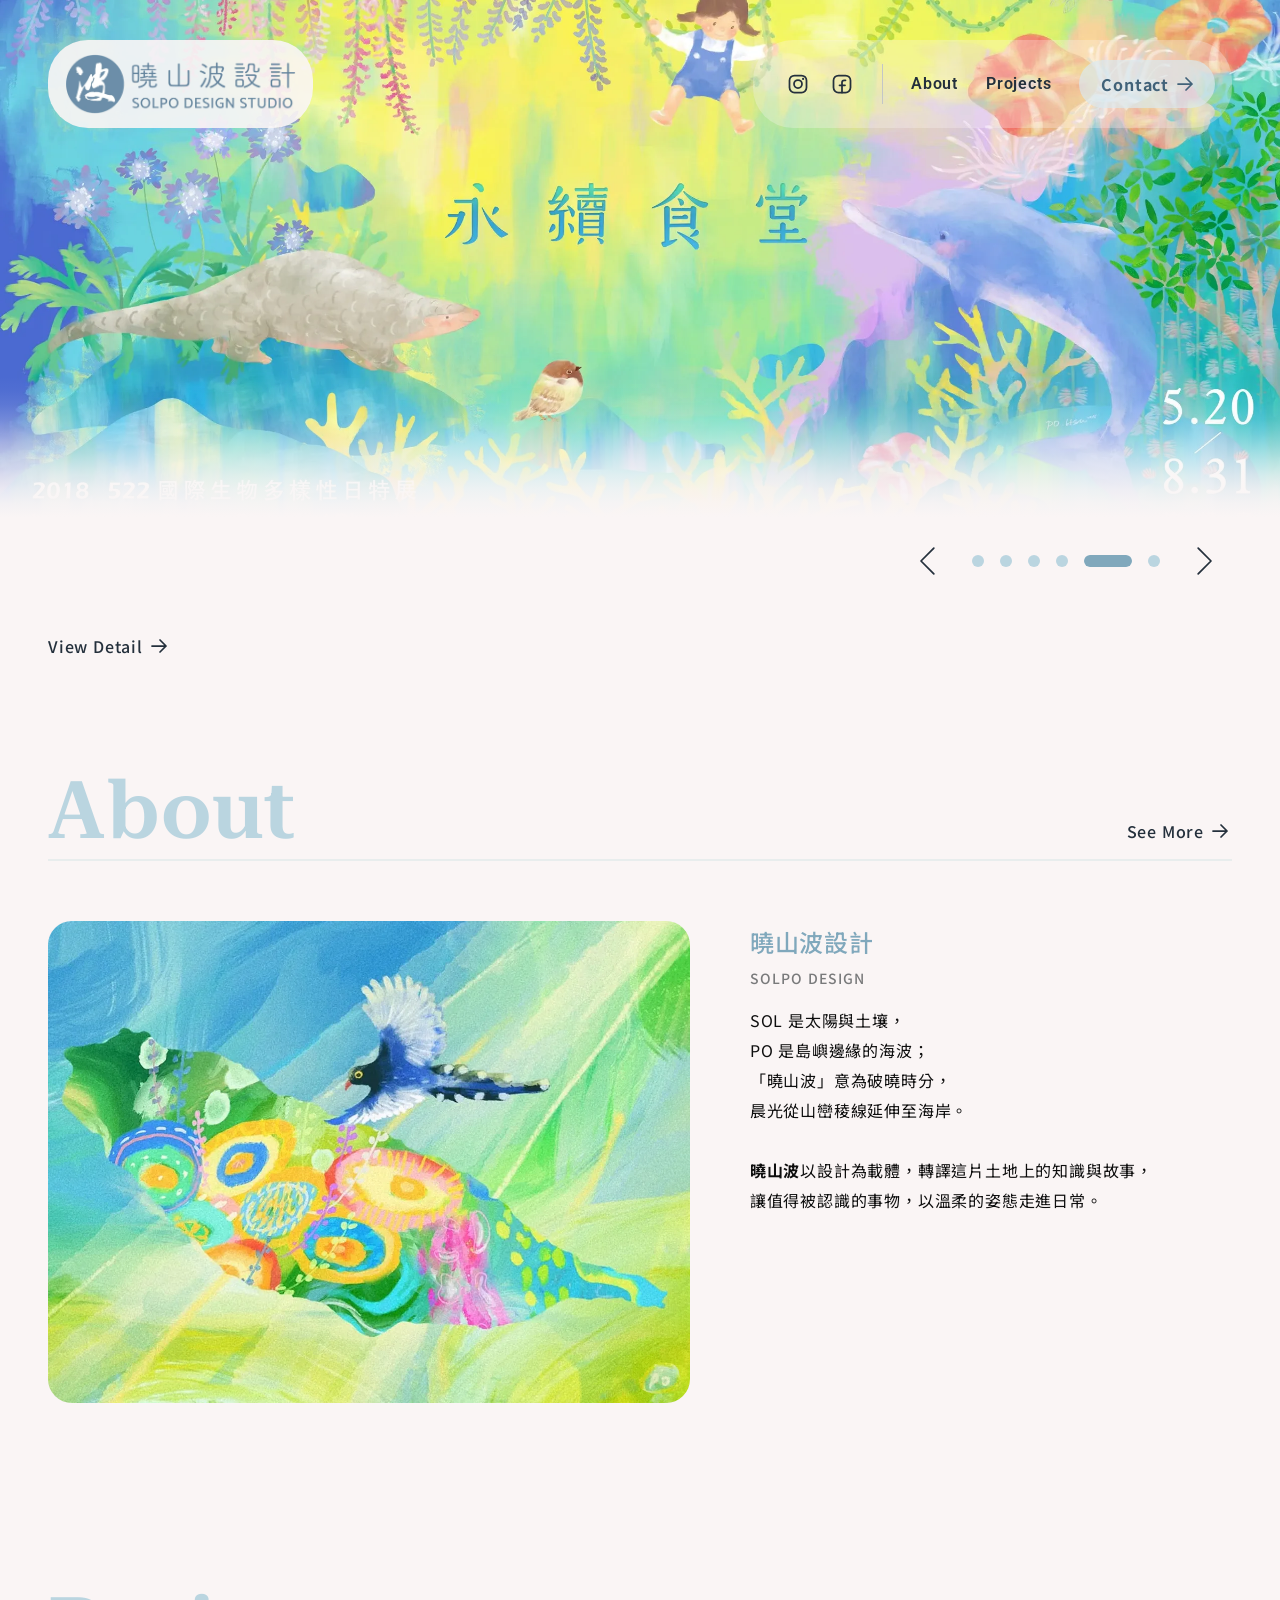
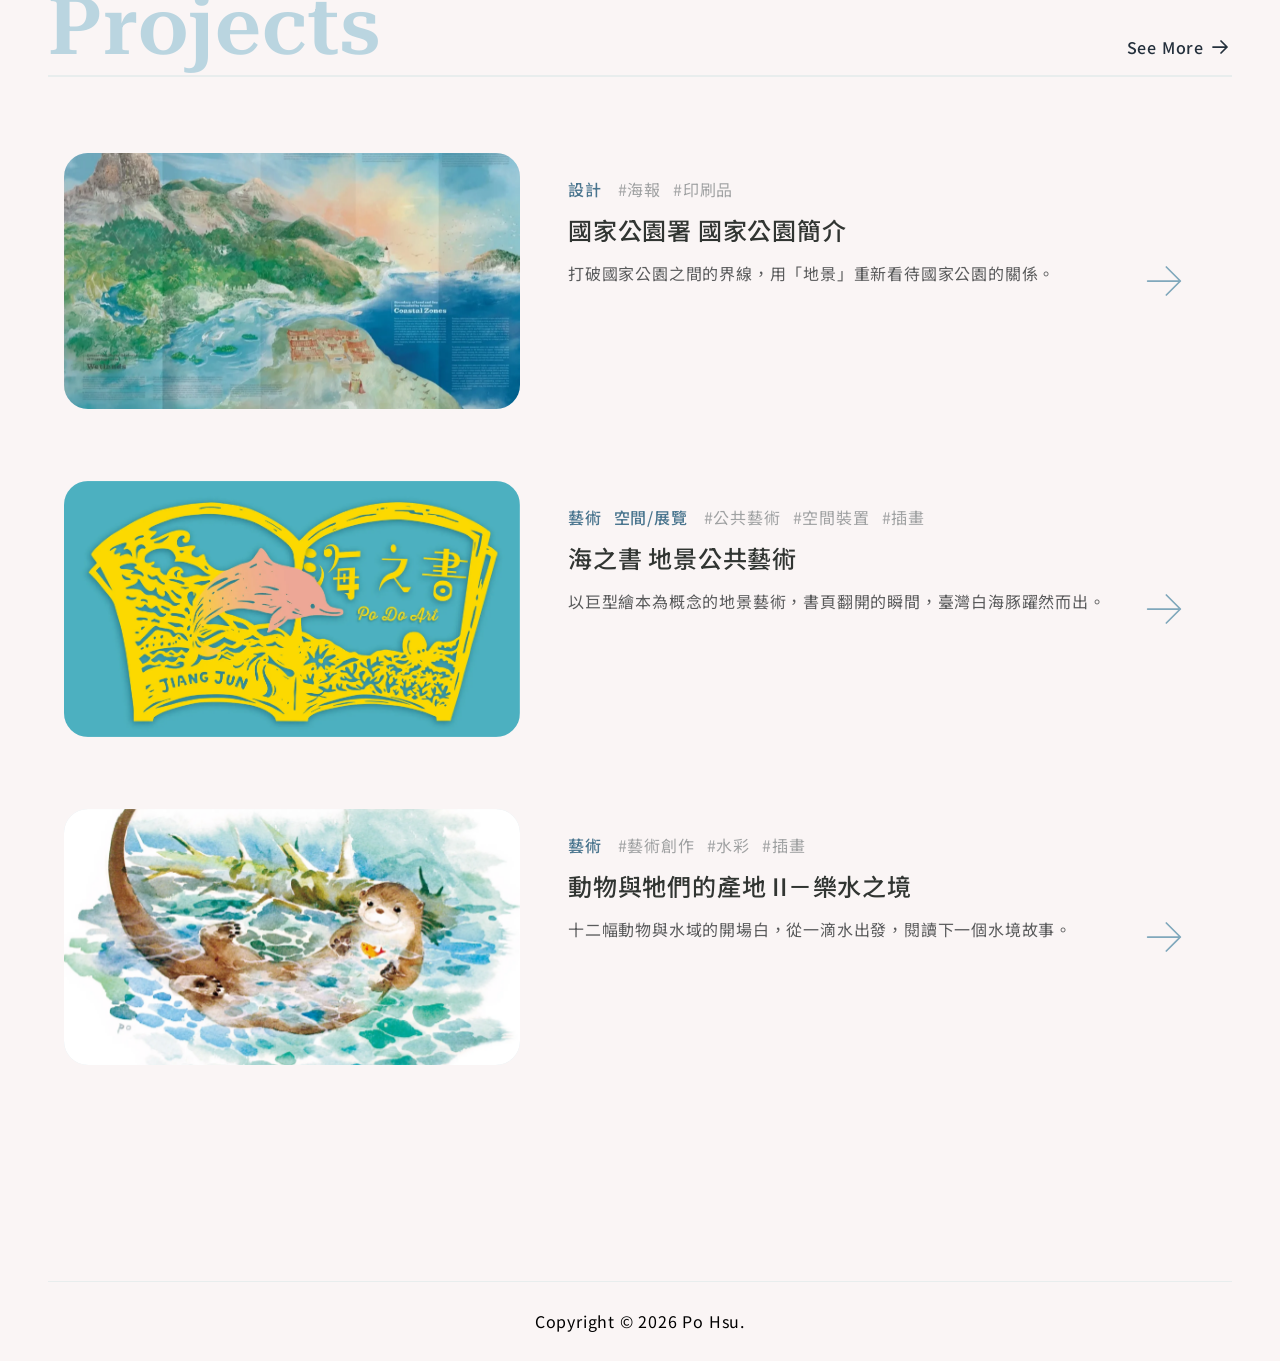
==== index.html @ 3d946a9a "詳情頁 Cover 放大加上限：超寬螢幕最多 1920px 並保留圓角 Co-Authored-By: Claude Opus 5.5 <noreply@anthropic.com> Claude-S" ====
<!DOCTYPE html>
<html lang="zh-Hant-TW">
<head>
  <meta charset="UTF-8">
  <meta name="viewport" content="width=device-width, initial-scale=1.0">
  <title>曉山波 SOLPO Design Studio</title>
  <meta name="description" content="曉山波設計（SOLPO Design Studio）是一間跨領域創意設計所，以設計轉譯這片土地上的知識與故事，作品涵蓋展覽策劃、視覺設計、插畫繪本、藝術創作與教育推廣。">
  <link rel="canonical" href="https://www.solpoart.com/">
  <meta property="og:site_name" content="曉山波 SOLPO Design Studio">
  <meta property="og:type" content="website">
  <meta property="og:locale" content="zh_TW">
  <meta property="og:title" content="曉山波 SOLPO Design Studio">
  <meta property="og:description" content="曉山波以設計為載體，轉譯這片土地上的知識與故事">
  <meta property="og:url" content="https://www.solpoart.com/">
  <meta property="og:image" content="https://www.solpoart.com/assets/og-image.jpg">
  <meta property="og:image:width" content="1200">
  <meta property="og:image:height" content="630">
  <meta name="twitter:card" content="summary_large_image">
  <script type="application/ld+json">{"@context": "https://schema.org", "@type": "Organization", "name": "曉山波設計", "alternateName": ["SOLPO Design Studio", "曉山波", "SOLPO", "波多勞作", "PO DO ART"], "url": "https://www.solpoart.com/", "logo": "https://www.solpoart.com/assets/logo.webp", "image": "https://www.solpoart.com/assets/og-image.jpg", "email": "hello@solpoart.com", "description": "曉山波設計（SOLPO Design Studio）是一間跨領域創意設計所，以設計轉譯這片土地上的知識與故事，作品涵蓋展覽策劃、視覺設計、插畫繪本、藝術創作與教育推廣。", "sameAs": ["https://www.instagram.com/podoart/", "https://www.facebook.com/podo.tw/", "https://www.behance.net/podoart"], "address": {"@type": "PostalAddress", "addressCountry": "TW"}}</script>
  <link rel="icon" type="image/png" href="assets/favicon.png">
  <link rel="apple-touch-icon" href="assets/apple-touch-icon.png">
  <link rel="preconnect" href="https://fonts.googleapis.com">
  <link rel="preconnect" href="https://fonts.gstatic.com" crossorigin>
  <link href="https://fonts.googleapis.com/css2?family=Noto+Sans+TC:wght@400;500;700&family=Roboto:wght@600&family=Roboto+Serif:opsz,wght@8..144,600&display=swap" rel="stylesheet">
  <link rel="stylesheet" href="css/main.css?v=20261023a">
</head>
<body data-page="home">
<!-- 頁面 Loader（動畫：Tail Spin，Sam Herbert svg-loaders，MIT License）-->
<div class="page-loader" role="status" aria-label="頁面載入中"><svg class="tail-spin" viewBox="0 0 38 38" aria-hidden="true"><defs><linearGradient id="ts-page" x1="8.042%" y1="0%" x2="65.682%" y2="23.865%"><stop stop-color="currentColor" stop-opacity="0" offset="0%"/><stop stop-color="currentColor" stop-opacity=".631" offset="63.146%"/><stop stop-color="currentColor" offset="100%"/></linearGradient></defs><g fill="none" fill-rule="evenodd"><g transform="translate(1 1)"><g class="ts-rot"><path d="M36 18c0-9.94-8.06-18-18-18" stroke="url(#ts-page)" stroke-width="2"/><circle fill="currentColor" cx="36" cy="18" r="1"/></g></g></g></svg><p>載入中</p></div>

<div data-slot="header"></div>

<main>
  <!-- ===== HERO 輪播（內容來自 js/projects-data.js 的 SITE_HERO）===== -->
  <section class="hero hero--below" aria-roledescription="carousel" aria-label="精選專案">
    <div class="hero-viewport"></div>
    <div class="hero-controls">
      <button class="btn-icon hero-prev" type="button" aria-label="上一張">
        <span data-icon="chevL"></span>
      </button>
      <div class="hero-dots"></div>
      <button class="btn-icon hero-next" type="button" aria-label="下一張">
        <span data-icon="chevR"></span>
      </button>
    </div>
  </section>

  <!-- ===== ABOUT ===== -->
  <section class="home-about container">
    <div class="title-bar">
      <h2>About</h2>
      <a class="btn-text-icon" href="about.html">See More<span class="icon-wrap"><span data-icon="arrow24"></span></span></a>
    </div>
    <div class="section-body block-info reveal">
      <img class="block-info-img" src="assets/solpo_taiwan.webp" alt="曉山波品牌形象照" width="1280" height="960" loading="lazy">
      <div class="block-info-text">
        <h3>曉山波設計<span class="en">SOLPO DESIGN</span></h3>
        <p>SOL 是太陽與土壤，<br>PO 是島嶼邊緣的海波；<br>「曉山波」意為破曉時分，<br>晨光從山巒稜線延伸至海岸。</p>
        <p><strong>曉山波</strong>以設計為載體，轉譯這片土地上的知識與故事，<br>讓值得被認識的事物，以溫柔的姿態走進日常。</p>
      </div>
    </div>
  </section>

  <!-- ===== PROJECTS（js/projects-data.js 前 3 個）===== -->
  <section class="home-projects container">
    <div class="title-bar">
      <h2>Projects</h2>
      <a class="btn-text-icon" href="projects.html">See More<span class="icon-wrap"><span data-icon="arrow24"></span></span></a>
    </div>
    <div class="section-body card-list js-home-projects"></div>
  </section>
</main>

<div data-slot="footer"></div>

<script src="js/projects-data.js?v=20261019d"></script>
<script src="js/main.js?v=20261023a"></script>
</body>
</html>
---- css/main.css ----
/* ============================================================
   曉山波 SOLPO Design Studio — main.css
   設計稿：Figma「曉山波官方網站」1920 桌機版
   斷點：≤1200 小桌機、≤1024 平板、≤600 手機
   ============================================================ */

/* === 1. DESIGN TOKENS（對應 Figma variables）=== */
:root {
  --n-50:  #faf5f5;
  --n-100: #e8eded;
  --n-200: #d9dcde;
  --n-300: #c3c6c7;
  --n-400: #a0a2a3;
  --n-500: #797a7b;
  --n-600: #5a5b5c;
  --n-700: #494a4a;
  --n-800: #2d2e2e;
  --n-900: #202121;
  --n-950: #0e0e0e;
  --n-10:  #313532;
  --white: #ffffff;

  --p-50:  #eaf5f9;
  --p-100: #dbe8ee;
  --p-200: #bad5e0;
  --p-300: #80a8bc;
  --p-400: #6591a8;
  --p-500: #4b768f;
  --p-600: #416279;
  --p-700: #395265;
  --p-800: #334555;
  --p-900: #2d3b49;
  --p-950: #24303c;

  --font-tc:    'Noto Sans TC', sans-serif;
  --font-en:    'Roboto', 'Noto Sans TC', sans-serif;
  --font-serif: 'Roboto Serif', 'Noto Serif TC', serif;

  /* 字級（桌機）*/
  --fs-display: 80px;   /* Display 1 */
  --fs-title1:  56px;   /* Title 1 */
  --lh-title1:  92px;
  --fs-title2:  24px;   /* Title 2 / Content 1 */
  --lh-title2:  41.4px;   /* 原 36px，行距 +15% */
  --fs-body:    16px;   /* Content 2 / Button 1 */
  --lh-body:    30px;   /* 內文行高 1.875 倍，參考走入森海／報導者的寬鬆行距 */

  --radius-pill: 40px;
  --radius-img:  24px;

  --container: 1440px;
  --narrow:    1296px;
  --gutter:    48px;

  --header-top: 40px;
  --header-h:   88px;

  --ease: cubic-bezier(.4, 0, .2, 1);
  --t:    .2s;
}

/* === 2. RESET === */
*, *::before, *::after { box-sizing: border-box; margin: 0; padding: 0; -webkit-tap-highlight-color: transparent; }
html { overflow-x: hidden; overflow-x: clip; scroll-behavior: smooth; background: var(--n-50); }   /* clip 不會讓 position: sticky 失效；舊瀏覽器退回 hidden */
body {
  letter-spacing: .05em;   /* 字距 +5%，比較好閱讀 */
  font-family: var(--font-tc);
  font-size: var(--fs-body);
  line-height: var(--lh-body);
  color: var(--n-950);
  background: var(--n-50);
  overflow-x: hidden;
  overflow-x: clip;
  -webkit-font-smoothing: antialiased;
  animation: page-fade-in .2s ease-out;
}
@keyframes page-fade-in { from { opacity: 0; } to { opacity: 1; } }
img { display: block; max-width: 100%; }
a { color: inherit; text-decoration: none; }
ul { list-style: none; }
button { font: inherit; color: inherit; cursor: pointer; border: none; background: none; }
.sr-only { position: absolute; width: 1px; height: 1px; overflow: hidden; clip: rect(0 0 0 0); white-space: nowrap; }

/* SVG 圖示：顏色一律用 currentColor */
.i { display: block; flex-shrink: 0; fill: currentColor; }
.i-24 { width: 24px; height: 24px; }
/* 線條圖示：不管顯示多大，線條都固定 1.75px（non-scaling-stroke），端點圓角 */
svg.i-line, svg.i-line * { fill: none !important; }
.i-line { stroke: currentColor; stroke-width: 1.75px; stroke-linecap: round; stroke-linejoin: round; }
.i-line * { vector-effect: non-scaling-stroke; }
svg.i-line .f { fill: currentColor !important; stroke: none; }
.nav-hamburger .i, .mobile-menu-close .i { width: 32px; height: 32px; }
.i-56 { width: 56px; height: 56px; }

/* === 3. LAYOUT === */
.container {
  width: min(var(--container), calc(100% - var(--gutter) * 2));
  margin-inline: auto;
}
.container-narrow {
  width: min(var(--narrow), calc(100% - var(--gutter) * 2));
  margin-inline: auto;
}
main { display: block; }
.page { padding-top: calc(var(--header-top) + var(--header-h) + 24px); }   /* 返回按鈕與 Header 間距 24px */

/* === 4. HEADER（HeaderBar）=== */
.site-header {
  position: fixed;
  top: var(--header-top);
  left: 0; right: 0;
  z-index: 200;
  pointer-events: none;
  transition: transform .35s var(--ease);
}
.site-header .container {
  display: flex;
  justify-content: space-between;
  align-items: center;
}
.glass {
  background: rgba(250, 245, 245, .4);
  backdrop-filter: blur(30px);
  -webkit-backdrop-filter: blur(30px);
  border: 1px solid var(--white);
}
/* Header 兩種狀態：在頁面頂端（首頁＝還在 Banner 上）只有淡淡白底、不模糊；
   往下捲離 Banner 後才加上毛玻璃，存在感隨情境出現 */
.site-header .glass {
  background: rgba(250, 245, 245, .3);
  border-color: transparent;   /* Header 色塊不要白邊 */
  backdrop-filter: none;
  -webkit-backdrop-filter: none;
  transition: background .3s ease, border-color .3s ease, backdrop-filter .3s ease, -webkit-backdrop-filter .3s ease;
}
.site-header.is-scrolled .glass {
  background: rgba(250, 245, 245, .72);
  border-color: transparent;
  backdrop-filter: blur(30px);
  -webkit-backdrop-filter: blur(30px);
}
.header-logo {
  pointer-events: auto;
  height: var(--header-h);
  padding: 0 16px;
  border-radius: var(--radius-pill);
  display: flex;
  align-items: center;
  justify-content: center;
}
.header-logo img { width: 231px; height: 60px; object-fit: contain; }

.header-menu {
  pointer-events: auto;
  display: flex;
  align-items: center;
  gap: 28px;
  height: var(--header-h);
  padding: 0 16px 0 32px;
  border-radius: var(--radius-pill);
}
.header-divider { width: 1px; height: 40px; background: var(--n-300); }

.sns-link { color: var(--p-950); display: flex; transition: color var(--t); }
.sns-link .i { width: 24px; height: 24px; }
/* Header 的 IG、FB 靠近一點（整列間距 28px，社群兩顆之間 20px）*/
@media (min-width: 1025px) { .header-menu .sns-link + .sns-link { margin-left: -8px; } }

/* Text button */
.text-btn {
  font-family: var(--font-en);
  font-weight: 600;
  font-size: 16px;
  line-height: 24px;
  color: var(--p-950);
  transition: color var(--t);
}
.text-btn.is-active { color: var(--p-300); }
.text-btn:active, .text-btn.is-pressed, .sns-link:active { color: var(--p-500); }

/* btn_primary（Contact）*/
.btn-primary {
  display: inline-flex;
  align-items: center;
  justify-content: center;
  gap: 4px;
  padding: 16px 24px;
  border-radius: var(--radius-pill);
  background: var(--p-300);
  color: var(--p-950);
  font-weight: 700;
  font-size: 16px;
  line-height: 24px;
  white-space: nowrap;
  filter: drop-shadow(0 0 6px rgba(36, 48, 60, .25));
  transition: background var(--t), gap var(--t);
}
.btn-primary:active, .btn-primary.is-pressed { background: var(--p-500); gap: 8px; }
.btn-primary:disabled { opacity: .3; cursor: default; }

/* Hamburger（手機）*/
.nav-hamburger { display: none; pointer-events: auto; color: var(--p-950); }

/* Mobile menu（沿用作品集網站）*/
.mobile-menu {
  position: fixed; inset: 0; z-index: 300;
  background: rgba(250, 245, 245, .97);
  backdrop-filter: blur(20px);
  display: flex; flex-direction: column; align-items: center; justify-content: center;
  gap: 40px;
  opacity: 0; visibility: hidden; pointer-events: none;
  transition: opacity .28s ease, visibility .28s;
}
.mobile-menu.open { opacity: 1; visibility: visible; pointer-events: all; }
.mobile-menu .text-btn { font-size: 24px; line-height: 36px; }
.mobile-menu .btn-primary { font-size: 18px; padding: 16px 32px; }
.mobile-menu-sns { display: flex; gap: 32px; }
.mobile-menu-sns .i { width: 28px; height: 28px; }
.mobile-menu-close {
  position: absolute; top: 16px; right: 16px;
  width: 64px; height: 64px;
  display: flex; align-items: center; justify-content: center;
  color: var(--p-950);
  opacity: 0; transform: rotate(-45deg) scale(.6);
  transition: opacity .22s ease .08s, transform .22s ease .08s;
}
.mobile-menu.open .mobile-menu-close { opacity: 1; transform: none; }

/* === 5. BUTTONS === */
/* btn_icon（圓形 icon 按鈕，56）*/
.btn-icon {
  width: 56px; height: 56px;
  border-radius: var(--radius-pill);
  display: flex; align-items: center; justify-content: center;
  color: var(--p-950);
  flex-shrink: 0;
  transition: background var(--t), color var(--t), opacity var(--t);
}
.btn-icon .i { width: 56px; height: 56px; }
.btn-icon:active:not(:disabled), .btn-icon.is-pressed { background: var(--p-300); }
.btn-icon:disabled { opacity: .3; cursor: default; }

/* btn_text+icon_S（See More / Show Detail）
   預設 gap 4px → hover / press 8px，圓形底色淡入；動態節奏與 Contact 按鈕相同 */
.btn-text-icon {
  display: inline-flex;
  align-items: center;
  gap: 4px;
  font-weight: 500;
  font-size: 16px;
  line-height: 24px;
  color: var(--p-950);
  white-space: nowrap;
  transition: gap var(--t) var(--ease);
}
.btn-text-icon .icon-wrap {
  position: relative;
  width: 24px; height: 24px;
  display: flex; align-items: center; justify-content: center;
  flex-shrink: 0;
}
.btn-text-icon .icon-wrap::before {
  content: '';
  position: absolute; left: 50%; top: 50%;
  width: 36px; height: 36px;
  margin: -18px 0 0 -18px;
  border-radius: 50%;
  background: transparent;
  transform: scale(.6);
  transition: background var(--t) var(--ease), transform var(--t) var(--ease);
}
.btn-text-icon .icon-wrap .i { position: relative; width: 24px; height: 24px; }
.btn-text-icon:active, .btn-text-icon.is-pressed { gap: 8px; }
.btn-text-icon:active .icon-wrap::before, .btn-text-icon.is-pressed .icon-wrap::before { background: var(--p-300); transform: none; }

/* btn_Icon+Text（返回按鈕）*/
.btn-back {
  display: inline-flex;
  align-items: center;
  gap: 4px;
  padding: 6px 16px 6px 6px;
  border-radius: var(--radius-pill);
  background: var(--n-50);
  font-weight: 500;
  font-size: 16px;          /* 跟 See More 按鈕同尺寸：文字 16px、icon 24px、hover 圓底 36px */
  line-height: 24px;
  color: var(--p-950);
  max-width: 100%;
  transition: gap var(--t);
}
.btn-back .icon-wrap {
  width: 36px; height: 36px; flex-shrink: 0;
  border-radius: 50%;
  display: flex; align-items: center; justify-content: center;
  transition: background var(--t);
}
.btn-back .icon-wrap .i { width: 24px; height: 24px; }
.btn-back span:last-child { overflow: hidden; text-overflow: ellipsis; white-space: nowrap; }

/* 返回按鈕固定在左上角（Header 下方）：往下捲隱藏，停住 3 秒或往上捲再出現（沿用作品集網站的做法）
   原位置留一個同高的空位，內容才不會往上跳 */
.back-slot { min-height: 48px; }
.btn-back.is-fixed {
  position: fixed;
  top: calc(var(--header-top) + var(--header-h) + 24px);   /* 跟 .page 的上方留白一致 */
  z-index: 190;
  max-width: calc(100vw - var(--gutter) * 2);
  border: 1px solid rgba(255, 255, 255, .6);
  background: rgba(250, 245, 245, .3);
  transition: gap var(--t), opacity .3s ease, transform .3s ease, top .35s var(--ease),
              background .3s ease, border-color .3s ease, backdrop-filter .3s ease, -webkit-backdrop-filter .3s ease;
}
/* 跟 Header 同步：離開頁面頂端後換成毛玻璃，浮在內容上也看得清楚 */
.site-header.is-scrolled ~ main .btn-back.is-fixed {
  background: rgba(250, 245, 245, .72);
  border-color: transparent;
  backdrop-filter: blur(30px);
  -webkit-backdrop-filter: blur(30px);
}
.btn-back.is-fixed.is-hidden { opacity: 0; transform: translateY(-8px); pointer-events: none; }
/* 手機 Header 隱藏時，返回按鈕往上補位 */
body.header-hidden .btn-back.is-fixed { top: var(--header-top); }
.btn-back:active, .btn-back.is-pressed { gap: 8px; }
.btn-back:active .icon-wrap, .btn-back.is-pressed .icon-wrap { background: var(--p-300); }

/* btn_FilterChips */
.chips { display: flex; flex-wrap: wrap; gap: 12px; }
.chip {
  display: inline-flex;
  align-items: center;
  padding: 7px 15px;
  border: 1px solid var(--p-300);
  border-radius: 100px;
  font-weight: 500;
  font-size: 16px;
  line-height: 24px;
  color: var(--p-950);
  /* 切換時的緩衝：底色淡入、按下時輕微內縮再彈回、勾勾從小長出來，按鈕寬度也平滑變化 */
  transition: background .3s ease, border-color .3s ease, transform .35s cubic-bezier(.34, 1.56, .64, 1);
}
.chip:active, .chip.is-pressed { transform: scale(.94); transition-duration: .3s, .3s, .12s; }
.chip .i {
  display: block;
  width: 0; height: 24px;
  margin-left: 0;
  opacity: 0;
  transform: scale(.3) rotate(-30deg);
  transition: width .3s var(--ease), margin .3s var(--ease), opacity .2s ease, transform .35s cubic-bezier(.34, 1.56, .64, 1);
}
.chip.is-selected { background: var(--p-200); }
.chip.is-selected .i { width: 24px; margin-left: 2px; opacity: 1; transform: none; transition-delay: 0s, 0s, .05s, .05s; }
.chip:active, .chip.is-pressed { background: var(--p-200); }
.chip.is-selected:active, .chip.is-selected.is-pressed { background: var(--p-400); }

/* hover 只給有游標的裝置（避免手機 hover 卡住）*/
@media (hover: hover) {
  .sns-link:hover, .text-btn:hover { color: var(--p-300); }
  .btn-primary:hover { background: var(--p-400); gap: 8px; }
  .btn-primary:active { background: var(--p-500); }
  .btn-icon:hover:not(:disabled) { background: var(--p-200); }
  .btn-icon:active:not(:disabled) { background: var(--p-300); }
  .btn-text-icon:hover { gap: 8px; }
  .btn-text-icon:hover .icon-wrap::before { background: var(--p-200); transform: none; }
  .btn-text-icon:active .icon-wrap::before { background: var(--p-300); }
  .btn-back:hover { gap: 8px; }
  .btn-back:hover .icon-wrap { background: var(--p-200); }
  .btn-back:active .icon-wrap { background: var(--p-300); }
  .chip:hover { background: var(--p-50); }
  .chip:active { background: var(--p-200); }
  .chip.is-selected:hover { background: var(--p-300); }
  .chip.is-selected:active { background: var(--p-400); }
}

/* === 6. TITLE BAR === */
.title-bar {
  display: flex;
  align-items: flex-end;
  justify-content: space-between;
  gap: 16px;
  padding-bottom: 16px;
  border-bottom: 2px solid var(--n-100);
}
.title-bar h2 {
  font-family: var(--font-serif);
  font-weight: 600;
  font-size: var(--fs-display);
  line-height: 1.2;
  color: var(--p-200);
}
/* 標題旁有 See More 時：標題往下移，讓文字基線跟 See More 對齊；按鈕與分隔線位置不變，
   標題的字尾（j、g 等）可以蓋到分隔線。
   位移量 = 標題基線以下的高度（約 .2625em）− 按鈕基線以下的高度（5px） */
.title-bar:has(> .btn-text-icon) h2 { position: relative; top: calc(.2625em - 5px); }

/* === 7. PLACEHOLDER（Pic_Fake：之後要補圖的位置）=== */
.pic-fake {
  position: relative;
  background: var(--p-200);
  border-radius: var(--radius-img);
  overflow: hidden;
}
.pic-fake::before {
  content: '';
  position: absolute; inset: 0;
  background:
    linear-gradient(to top right, transparent calc(50% - .6px), rgba(255,255,255,.8) 50%, transparent calc(50% + .6px)),
    linear-gradient(to bottom right, transparent calc(50% - .6px), rgba(255,255,255,.8) 50%, transparent calc(50% + .6px));
}
.pic-fake[data-label]::after {
  content: attr(data-label);
  position: absolute; left: 50%; top: 50%;
  transform: translate(-50%, -50%);
  padding: 4px 12px;
  border-radius: 100px;
  background: rgba(255,255,255,.85);
  font-size: 13px; line-height: 20px;
  color: var(--p-500);
  white-space: nowrap;
}

/* === 8. HOME — HERO 輪播 === */
.hero { position: relative; }
.hero-viewport {
  position: relative;
  height: clamp(536px, calc(47.92vw - 24px), 896px);
  overflow: hidden;
  background: var(--p-100);
}
.hero-slide {
  position: absolute; inset: 0;
  opacity: 0;
  visibility: hidden;
  transition: opacity .7s ease, visibility .7s;
}
.hero-slide.is-active { opacity: 1; visibility: visible; }
.hero-slide img {
  width: 100%; height: 100%;
  object-fit: cover;
  transform: scale(calc(var(--zoom, 1) * 1.04));
  transition: transform 6s ease-out;
}
.hero-slide.is-active img { transform: scale(var(--zoom, 1)); }
.hero-card-wrap {
  position: absolute;
  left: 0; right: 0; bottom: 60px;
  pointer-events: none;
}
.hero-card {
  pointer-events: auto;
  margin-left: 0;   /* 左側跟 Header 的 LOGO 框對齊 */
  width: 546px;
  max-width: 100%;
  padding: 32px 36px 26px;
  border-radius: var(--radius-pill);
  background: rgba(250, 245, 245, .65);
  border: 1px solid var(--white);
  display: flex; flex-direction: column;
}
.hero-card-text { display: flex; flex-direction: column; gap: 16px; }
.hero-card-title { font-weight: 500; font-size: var(--fs-body); line-height: var(--lh-body); }
.hero-card-desc {
  font-size: var(--fs-body); line-height: var(--lh-body);
  display: -webkit-box; -webkit-line-clamp: 5; -webkit-box-orient: vertical; overflow: hidden;
}
.hero-card .fade { transition: opacity .3s ease; }
/* Show Detail：手機／觸控裝置一直顯示；有游標的桌機平常收起，滑入卡片才展開（卡片底部固定，往上長）*/
.hero-card-action { display: grid; grid-template-rows: 1fr; }
.hero-card-action > div { min-height: 0; overflow: hidden; }
.hero-card-action-pad { padding: 24px 8px 6px 0; }   /* 下方 6px 留給 hover 圓形底，卡片底部 padding 相對少 6px */
@media (hover: hover) and (min-width: 601px) {
  .hero-card-action {
    grid-template-rows: 0fr;
    opacity: 0;
    transition: grid-template-rows .3s var(--ease), opacity .2s ease;
  }
  .hero-card:hover .hero-card-action,
  .hero-card:focus-within .hero-card-action { grid-template-rows: 1fr; opacity: 1; transition: grid-template-rows .3s var(--ease), opacity .25s ease .08s; }
}
.hero-card.is-switching .fade { opacity: 0; }

.hero-controls {
  display: flex; align-items: center; justify-content: center;
  gap: 16px;
  /* 寬度只包住「箭頭＋指示點」，外圍留 12px 緩衝：游標靠近控制鈕才暫停輪播 */
  width: fit-content;
  margin: 12px auto 0;
  padding: 12px;
  border-radius: var(--radius-pill);
}
.hero-dots { display: flex; align-items: center; gap: 16px; }
.hero-dot {
  width: 12px; height: 12px;
  border-radius: 1000px;
  background: var(--p-200);
  transition: width .3s var(--ease), background .3s;
}
.hero-dot.is-active { width: 48px; background: var(--p-300); }

/* 自動輪播時：目前的色塊條變成進度條（底色 P-200，P-300 從左填滿）*/
.hero.is-autoplay .hero-dot { position: relative; overflow: hidden; }
.hero.is-autoplay .hero-dot.is-active { background: var(--p-200); }
.hero.is-autoplay .hero-dot.is-active::after {
  content: '';
  position: absolute; inset: 0;
  border-radius: inherit;
  background: var(--p-300);
  transform-origin: left center;
  animation: hero-progress var(--hero-duration, 6s) linear forwards;
}
.hero.is-paused .hero-dot.is-active::after { animation-play-state: paused; }
@keyframes hero-progress { from { transform: scaleX(0); } to { transform: scaleX(1); } }

/* === 9. HOME — SECTIONS === */
.home-about { margin-top: 80px; }
.home-projects { margin-top: 160px; }
.section-body { margin-top: 60px; }

/* Block_Info */
.block-info {
  display: grid;
  grid-template-columns: 788fr 592fr;   /* 圖放大、文字欄縮小 20% */
  gap: 60px;
  align-items: start;
}
.block-info .pic-fake { aspect-ratio: 4 / 3; }
.block-info-img { display: block; width: 100%; height: auto; aspect-ratio: 4 / 3; object-fit: cover; border-radius: var(--radius-img); background: var(--p-100); }
.block-info-text p { font-size: var(--fs-body); line-height: var(--lh-body); }
.block-info-text p + p { margin-top: var(--lh-body); }

/* === 10. CARD — card_projects_h（首頁）=== */
.card-list { display: flex; flex-direction: column; gap: 40px; }
.card-h {
  display: flex;
  align-items: stretch;
  gap: 24px;
  padding: 16px;
  border-radius: var(--radius-pill);
  transition: background var(--t);
}
.card-h .card-img { width: 456px; aspect-ratio: 456 / 256; flex-shrink: 0; }
.card-h-body {
  flex: 1; min-width: 0;
  padding: 24px;
  display: flex; flex-direction: column; justify-content: space-between; gap: 16px;
}
.card-h-title {
  font-weight: 500; font-size: var(--fs-title2); line-height: var(--lh-title2);
  color: var(--n-10);
  display: -webkit-box; -webkit-line-clamp: 2; -webkit-box-orient: vertical; overflow: hidden;
}
.card-h-desc {
  margin-top: 8px;
  font-size: var(--fs-body); line-height: var(--lh-body);
  color: var(--n-600);
  display: -webkit-box; -webkit-line-clamp: 2; -webkit-box-orient: vertical; overflow: hidden;
}
.card-h-foot { display: flex; justify-content: flex-end; }
/* 桌機／平板：箭頭跟左邊的卡片圖垂直置中，文字維持靠上 */
@media (min-width: 601px) {
  .card-h-body { flex-direction: row; justify-content: space-between; align-items: flex-start; }
  .card-h-body > div:first-child { flex: 1; min-width: 0; }
  .card-h-foot { align-self: center; }
}

/* 共用卡片元素 */
.card-img {
  border-radius: var(--radius-img);
  overflow: hidden;
  background: var(--p-100);
}
.card-img img { width: 100%; height: 100%; object-fit: cover; transform: scale(var(--zoom, 1)); transition: transform .5s var(--ease); }
.card-tags {
  display: flex; flex-wrap: wrap; gap: 0 12px;
  font-size: 16px; line-height: 24px;
  color: var(--n-400);
  margin-bottom: 8px;
}
.card-tags span:not(.cat)::before { content: '#'; }
.card-tags .cat { color: var(--p-500); font-weight: 500; }
.card-tags .cat + span:not(.cat) { margin-left: 4px; }
.card-arrow {
  width: 56px; height: 56px;
  border-radius: 50%;
  display: flex; align-items: center; justify-content: center;
  color: var(--p-300);
  flex-shrink: 0;
  transition: background var(--t), color var(--t);
}
.card-arrow .i { width: 56px; height: 56px; }

/* hover / press（Figma：Hover = P-50 底、P-200 圓；Press = P-100 底、P-300 圓）*/
.card-h:active, .card-h.is-pressed,
.card-v:active, .card-v.is-pressed { background: var(--p-100); }
.card-h:active .card-arrow, .card-h.is-pressed .card-arrow,
.card-v:active .card-arrow, .card-v.is-pressed .card-arrow { background: var(--p-300); color: var(--p-950); }
@media (hover: hover) {
  .card-h:hover, .card-v:hover { background: var(--p-50); }
  .card-h:hover .card-arrow, .card-v:hover .card-arrow { background: var(--p-200); color: var(--p-950); }
  .card-h:hover .card-img img, .card-v:hover .card-img img { transform: scale(calc(var(--zoom, 1) * 1.03)); }
  .card-h:active, .card-v:active { background: var(--p-100); }
  .card-h:active .card-arrow, .card-v:active .card-arrow { background: var(--p-300); }
}

/* === 11. CARD — card_projects_v（Projects 頁）=== */
.projects-filter { margin-top: 40px; }
.projects-grid {
  margin-top: 80px;
  display: grid;
  grid-template-columns: repeat(2, minmax(0, 1fr));
  gap: 40px 64px;
}
.card-v {
  display: flex; flex-direction: column; gap: 24px;
  padding: 16px;
  border-radius: var(--radius-pill);
  transition: background var(--t);
}
.card-v .card-img { aspect-ratio: 584 / 308; }
.card-v-body { padding: 0 16px; }
.card-v-row { display: flex; align-items: center; justify-content: space-between; gap: 16px; }
.card-v-title {
  font-weight: 500; font-size: var(--fs-title2); line-height: var(--lh-title2);
  color: var(--n-10);
  overflow: hidden; text-overflow: ellipsis; white-space: nowrap;
  min-width: 0;
}
.card-v.is-hidden { display: none; }
.projects-empty { margin-top: 80px; text-align: center; color: var(--n-500); font-size: var(--fs-title2); }

/* === 12. ABOUT === */
.about-service, .about-info { margin-top: 80px; }
.about-info { margin-top: 160px; }

/* === Process 直式流程（參考作品集 Experience 時間軸）=== */
.about-process { margin-top: 80px; }
.about-process + .about-service { margin-top: 160px; }
.process-list { list-style: none; max-width: 960px; margin-inline: auto; }
.process-item { display: grid; grid-template-columns: 96px 48px 1fr; align-items: stretch; }
.process-num {
  font-family: var(--font-serif); font-weight: 600;
  font-size: 32px; line-height: 1;
  color: var(--p-300);
  text-align: right;
  padding: 30px 16px 0 0;
}
.process-spine { display: flex; flex-direction: column; align-items: center; }
.process-dot {
  width: 16px; height: 16px; flex-shrink: 0;
  margin-top: 36px;
  border-radius: 50%;
  border: 2px solid var(--p-300);
  background: var(--n-50);
}
.process-line { width: 2px; flex: 1; margin-top: 6px; background: var(--n-100); }
.process-item:last-child .process-line { display: none; }
/* JS 會用 .process-card-slot 包住卡片，做按壓 3D 互動（見 main.js initProcessTilt）*/
.process-card-slot { perspective: 1000px; min-width: 0; }
.process-card-slot > .process-card {
  will-change: transform;
  /* 陰影色：P-950 混入約 15% 的 P-500，帶一點點品牌藍 */
  box-shadow: var(--tsx, 0px) var(--tsy, 0px) var(--tsb, 0px) rgba(42, 59, 73, var(--tso, 0));
}
.process-card {
  margin: 12px 0 12px 16px;
  padding: 24px 32px;
  border: 1px solid var(--n-100);
  border-radius: var(--radius-img);
  background: rgba(255, 255, 255, .4);
}
.process-name { display: flex; flex-wrap: wrap; align-items: baseline; gap: 4px 12px; font-weight: 500; }
.process-name .zh { font-size: var(--fs-title2); line-height: var(--lh-title2); color: var(--p-300); }
.process-name .en { font-size: var(--fs-body); line-height: var(--lh-body); color: var(--n-500); }
.process-desc { margin-top: 8px; font-size: var(--fs-body); line-height: var(--lh-body); color: var(--n-950); }
.process-output { margin-top: 12px; font-size: 14px; line-height: 25.3px; color: var(--n-500); }
.process-output span {
  display: inline-block; margin-right: 8px; padding: 0 8px;
  border-radius: 100px; background: var(--p-50); color: var(--p-500);
}
.service-grid {
  display: grid;
  grid-template-columns: repeat(2, minmax(0, 1fr));
  gap: 80px;
}
.block-service { display: grid; grid-template-columns: 280px 1fr; gap: 40px; align-items: start; }
.block-service .pic-fake { aspect-ratio: 1; }
/* 暫時用 Material Symbols icon 代替服務圖片（之後換正式圖片時，改回圖片即可，尺寸相同）*/
.service-icon {
  aspect-ratio: 1;
  border-radius: var(--radius-img);
  background: var(--p-50);
  color: var(--p-500);
  display: flex; align-items: center; justify-content: center;
}
.service-icon svg { width: 40.8%; height: auto; fill: currentColor; }

/* Service icon 動態：每個 icon 依意義各自設計，約 2 秒播一次（桌機滑入時、手機捲到畫面時）
   不放大、不變底色，避免看起來像可點擊的按鈕 */
.service-icon svg { overflow: visible; }
.service-icon .fx { transform-box: fill-box; }
.service-icon .ray { stroke: var(--p-300); stroke-width: 34; stroke-linecap: round; opacity: 0; transform-origin: center; }
.service-icon .node { fill: var(--p-200); opacity: 0; }
.service-icon .stroke { fill: none; stroke: var(--p-300); stroke-width: 30; stroke-linecap: round; stroke-dasharray: 420; stroke-dashoffset: 420; opacity: 0; }
.service-icon .brush-body { transform-origin: 95% 5%; }
.service-icon .badge-body { transform-origin: center; }
.service-icon .page { transform-origin: 0% 100%; }
.service-icon .spark { fill: var(--p-300); opacity: 0; transform-origin: center; transform: scale(0); }

.is-playing .ray       { animation: fx-ray 2s ease var(--d, 0s) both; }
.is-playing .node      { animation: fx-node 1.6s ease var(--d, 0s) both; }
.is-playing .brush-body{ animation: fx-brush 1.6s ease-in-out both; }
.is-playing .stroke    { animation: fx-stroke 2s ease both; }
.is-playing .badge-body{ animation: fx-stamp 1.2s cubic-bezier(.34, 1.56, .64, 1) both; }
.is-playing .check     { animation: fx-check 2s ease both; }
.is-playing .page      { animation: fx-page 1.8s ease-in-out both; }
.is-playing .spark     { animation: fx-spark 1.5s ease var(--d, 0s) both; }

@keyframes fx-ray   { 0% { opacity: 0; transform: scale(.3); } 15% { opacity: 1; transform: scale(1); } 32% { opacity: .2; } 48% { opacity: 1; } 80% { opacity: 1; transform: scale(1); } 100% { opacity: 0; transform: scale(.6); } }
@keyframes fx-node  { 0% { opacity: 0; } 20% { opacity: 1; } 75% { opacity: 1; } 100% { opacity: 0; } }
@keyframes fx-brush { 0%, 100% { transform: rotate(0); } 18% { transform: rotate(-12deg); } 38% { transform: rotate(8deg); } 58% { transform: rotate(-12deg); } 78% { transform: rotate(6deg); } }
@keyframes fx-stroke{ 0% { opacity: 0; stroke-dashoffset: 420; } 12% { opacity: 1; } 70% { stroke-dashoffset: 0; opacity: 1; } 85% { opacity: 1; stroke-dashoffset: 0; } 100% { opacity: 0; stroke-dashoffset: 0; } }
@keyframes fx-stamp { 0% { transform: scale(1) rotate(0); } 25% { transform: scale(.84) rotate(-8deg); } 55% { transform: scale(1.05) rotate(2deg); } 100% { transform: scale(1) rotate(0); } }
@keyframes fx-check { 0% { clip-path: inset(0 0 0 0); } 10%, 45% { clip-path: inset(0 100% 0 0); } 80%, 100% { clip-path: inset(0 0 0 0); } }
@keyframes fx-page  { 0%, 100% { transform: scaleX(1); } 22% { transform: scaleX(0); } 44% { transform: scaleX(1); } 66% { transform: scaleX(0); } 88% { transform: scaleX(1); } }
@keyframes fx-spark { 0% { opacity: 0; transform: scale(0); } 30% { opacity: 1; transform: scale(1); } 55% { opacity: .5; transform: scale(.6); } 75% { opacity: 1; transform: scale(1); } 100% { opacity: 0; transform: scale(0); } }
.block-service-text { display: flex; flex-direction: column; gap: 12px; font-size: var(--fs-title2); line-height: var(--lh-title2); }
.block-service-name { display: flex; flex-direction: column; gap: 4px; font-weight: 500; }
.block-service-name .zh { color: var(--p-300); }
.block-service-name .en { color: var(--n-500); font-size: var(--fs-body); line-height: var(--lh-body); }
.block-service-text p { font-size: var(--fs-body); line-height: var(--lh-body); }

.info-grid {
  display: grid;
  grid-template-columns: 640fr 744fr;
  gap: 56px;
  align-items: start;
}
.info-grid .pic-fake { aspect-ratio: 4 / 3; }
.info-text { display: flex; flex-direction: column; gap: 60px; }

.info-media { position: relative; aspect-ratio: 4 / 3; }
.info-media .info-pic {
  position: absolute; inset: 0;
  opacity: 0;
  transition: opacity .6s ease;
}
.info-media .info-pic.is-active { opacity: 1; }
.info-pic-inline { display: none; }
.info-stack { display: flex; flex-direction: column; gap: 60px; }
.info-progress { display: none; }

/* Info 釘選切換（只在 JS 啟用且桌機寬度時）：整塊釘在畫面上，三段文字疊在同一位置，一次只顯示一段 */
.info-track.is-pinned .info-pin {
  position: sticky;
  top: calc(var(--header-top) + var(--header-h) + 16px);
}
.info-track.is-pinned .info-grid { margin-top: 32px; }
/* 釘住時圖片高度不超過畫面可用空間（矮螢幕自動縮小），寬度跟著等比例 */
.info-track.is-pinned .info-media {
  max-height: calc(100vh - var(--header-top) - var(--header-h) - 16px - 114px - 32px - 32px);
  max-height: calc(100svh - var(--header-top) - var(--header-h) - 16px - 114px - 32px - 32px);
  width: auto;
  max-width: 100%;
}
.info-track.is-pinned .info-text { display: flex; flex-direction: row; gap: 32px; align-items: flex-start; }
.info-track.is-pinned .info-stack { flex: 1; min-width: 0; }
.info-track.is-pinned .info-stack { display: grid; }
.info-track.is-pinned .info-block {
  grid-area: 1 / 1;
  opacity: 0;
  visibility: hidden;
  transform: translateY(16px);
  transition: opacity .5s ease, transform .5s ease, visibility 0s .5s;
}
.info-track.is-pinned .info-block.is-active {
  opacity: 1;
  visibility: visible;
  transform: none;
  transition: opacity .5s ease .1s, transform .5s ease .1s, visibility 0s;
}
.info-track.is-pinned .info-progress { display: flex; flex-direction: column; gap: 12px; padding-top: 6px; flex-shrink: 0; }
/* 垂直進度條：目前這段的格子往下拉長 */
.info-progress span {
  width: 12px; height: 12px; border-radius: 1000px;
  background: var(--p-200);
  transition: height .3s var(--ease), background .3s;
}
.info-progress span.is-active { height: 48px; background: var(--p-300); }
.info-block h3, .block-info-text h3 {   /* 首頁 About 的「曉山波設計 SOLPO DESIGN」沿用 About 頁 Info 的標題樣式 */
  font-weight: 500; font-size: var(--fs-title2); line-height: var(--lh-title2);
  color: var(--p-300);
  margin-bottom: 16px;
}
.info-block p { font-size: var(--fs-body); line-height: var(--lh-body); }
.info-block p + p { margin-top: var(--lh-body); }

/* === 13. PROJECT DETAIL === */
.detail-hero {
  margin-top: 40px;
  aspect-ratio: 1296 / 728;
  border-radius: var(--radius-img);
  overflow: hidden;
  background: var(--p-100);
}
.detail-hero img { width: 100%; height: 100%; object-fit: cover; transform: scale(var(--zoom, 1)); }
.detail-hero img.is-tall { object-position: center top; }   /* 直式長圖（例如網頁設計）大圖區顯示最上方 */
/* 往下捲時 Cover 擴展到整個畫面寬（js：initHeroExpand 設定 --p 0→1、--base-w、--full-w、--hero-h） */
.detail-hero.is-expandable {
  --p: 0;
  aspect-ratio: auto;
  height: var(--hero-h);
  width: calc(var(--base-w) + (var(--full-w) - var(--base-w)) * var(--p));
  margin-left: calc((var(--base-w) - var(--full-w)) / 2 * var(--p));
  --flat: 1;
  border-radius: calc(var(--radius-img) * (1 - var(--p) * var(--flat)));   /* 超寬螢幕放大停在 1920px 時 --flat = 0，保留圓角 */
}
.detail-body { width: min(640px, 100%); margin: 40px auto 0; }
.detail-title {
  font-weight: 600;   /* 2026-10-18：700 → 600（project.html 另外載入 Noto Sans TC 600） */
  font-size: calc(var(--fs-title1) * .8);   /* Title 1 縮小 20%：桌機 56 → 44.8px、小桌機 44 → 35.2px、手機 30 → 24px */
  line-height: 1.3;   /* 長標題折行時兩行不要太開 */
  color: var(--n-10);
}
.detail-meta { margin-top: 16px; font-size: 16px; line-height: 30px; color: var(--n-10); }
.detail-tags { color: var(--n-400); }   /* 標籤次要，跟卡片上的 # 標籤同色 */
.detail-meta-sep { display: inline-block; width: 1px; height: 14px; margin: 0 12px; background: #c9c9c9; vertical-align: -1px; }
.detail-divider { margin: 40px 0; height: 1px; background: #d9d9d9; }
.detail-desc { font-size: var(--fs-body); line-height: var(--lh-body); color: var(--n-10); }
.detail-desc p { white-space: pre-line; }   /* 資料裡的 \n 顯示為換行（保留 Behance 原本的斷行） */
.detail-desc p + p { margin-top: var(--lh-body); }   /* 段落間距跟首頁一致：空一行 */
.detail-list { margin-top: 16px; display: flex; flex-direction: column; gap: 8px; }
.detail-list li { position: relative; padding-left: 16px; }
.detail-list li::before {
  content: ''; position: absolute; left: 2px; top: 10px;
  width: 5px; height: 5px; border-radius: 50%; background: var(--p-300);
}
.detail-images { margin-top: 40px; display: flex; flex-direction: column; gap: 40px; }
.detail-images img {
  width: 100%; height: auto;
  border-radius: var(--radius-img);
  background: var(--p-100);
}
.detail-figure { margin: 0; }
.detail-figure.has-heading:not(:first-child) { margin-top: 24px; }
.detail-heading {
  margin-bottom: 16px;
  font-size: 20px; line-height: 32px; font-weight: 500;
  color: var(--p-950);
}
.detail-caption {
  margin-top: 12px;
  font-size: 15px; line-height: 28px;
  color: var(--n-10);
}
.detail-caption strong { font-weight: 600; color: var(--p-950); margin-right: 8px; }
@media (max-width: 600px) {
  .detail-figure.has-heading:not(:first-child) { margin-top: 16px; }
  .detail-heading { font-size: 18px; line-height: 30px; margin-bottom: 12px; }
  .detail-caption { font-size: 14px; line-height: 25.3px; margin-top: 10px; padding-bottom: 16px; }   /* 圖說跟下一張圖拉開，看得出圖說屬於上一張 */
}
.zoomable {
  display: block; width: 100%; padding: 0;
  border-radius: var(--radius-img);
  overflow: hidden;
  /* 游標：N-50 圓底、P-950 1px 線條「add」，32px（Chrome 超過 32px 的自訂游標在畫面邊緣會變回內建游標），熱點在圓心；不支援時退回 zoom-in */
  cursor: url(../assets/cursor-add.png?v=6) 16 16, zoom-in;
  cursor: -webkit-image-set(url(../assets/cursor-add.png?v=6) 1x, url(../assets/cursor-add@2x.png?v=6) 2x) 16 16, zoom-in;
  cursor: image-set(url(../assets/cursor-add.png?v=6) 1x, url(../assets/cursor-add@2x.png?v=6) 2x) 16 16, zoom-in;
}
.zoomable img { transition: transform .4s var(--ease), filter .2s; }
.zoomable:focus-visible { outline: 3px solid var(--p-300); outline-offset: 4px; }
.zoomable:active img, .zoomable.is-pressed img { filter: brightness(.94); }
@media (hover: hover) { .zoomable:hover img { transform: scale(1.02); } }

/* === 燈箱 === */
.lightbox {
  position: fixed; inset: 0; z-index: 600;
  background: rgba(14, 14, 14, .92);
  overflow-y: auto;
  overscroll-behavior: contain;
  -webkit-overflow-scrolling: touch;
  opacity: 0;
  transition: opacity .25s ease;
}
.lightbox.open { opacity: 1; }
.lightbox-stage {
  min-height: 100%;
  display: flex; align-items: center; justify-content: center;
  padding: 88px var(--gutter);
  /* 點背景關閉燈箱：游標換成 Material Symbols「close」圓形徽章 */
  cursor: url(../assets/cursor-close.png?v=6) 16 16, zoom-out;
  cursor: -webkit-image-set(url(../assets/cursor-close.png?v=6) 1x, url(../assets/cursor-close@2x.png?v=6) 2x) 16 16, zoom-out;
  cursor: image-set(url(../assets/cursor-close.png?v=6) 1x, url(../assets/cursor-close@2x.png?v=6) 2x) 16 16, zoom-out;
}
.lightbox-img {
  display: block;
  width: auto; height: auto;
  max-width: 100%;
  max-height: calc(100vh - 176px);
  max-height: calc(100svh - 176px);
  border-radius: 8px;
  cursor: default;
  transform: scale(.98);
  transition: transform .25s var(--ease);
}
.lightbox.open .lightbox-img { transform: none; }
/* 長形圖：以寬度為主，上下捲動 */
.lightbox.is-long .lightbox-stage { align-items: flex-start; }
.lightbox.is-long .lightbox-img { width: min(100%, 1200px, var(--natural-w, 100%)); max-height: none; }
.lightbox-close {
  position: fixed; top: 24px; right: 24px; z-index: 1;
  background: var(--n-50);
  color: var(--p-950);
  box-shadow: 0 2px 12px rgba(0, 0, 0, .25);
}
@media (hover: hover) { .lightbox-close:hover { background: var(--p-200); } }
.lightbox-close .i { width: 32px !important; height: 32px !important; }
/* 或許你也想看看（詳情頁最下方，橫式專案卡片 ×3）*/
.related { margin-top: 160px; padding-top: 40px; border-top: 2px solid var(--n-100); }
.related-title {
  font-weight: 500; font-size: var(--fs-title2); line-height: var(--lh-title2);
  color: var(--p-300);
  margin-bottom: 24px;
}
.detail-nav {
  margin-top: 80px;
  display: flex; justify-content: space-between; gap: 16px;
}
.detail-nav .prev .icon-wrap { transform: scaleX(-1); }
.detail-nav .btn-text-icon { min-width: 0; max-width: calc(50% - 8px); }
/* 專案名稱最多約 10 個中文字，超過顯示刪節號（滑鼠停留會顯示完整名稱）*/
.detail-nav-label {
  min-width: 0;
  max-width: 10em;
  overflow: hidden;
  text-overflow: ellipsis;
  white-space: nowrap;
}

/* === 14. FOOTER（Bar_Footer）=== */
.site-footer { margin-top: 200px; }
/* 小彩蛋：游標移到 Copyright 上，淡出換成「歡迎來到曉山波設計」 */
.footer-egg { display: inline-grid; cursor: default; -webkit-user-select: none; user-select: none; }
/* 先淡出、再淡入（不交疊、不模糊）；不做尺寸或字距變化 */
.footer-egg > span { grid-area: 1 / 1; text-align: center; white-space: nowrap; }
.footer-egg .egg-a { transition: opacity .35s cubic-bezier(.4, 0, .2, 1) .3s; }
.footer-egg .egg-b {
  opacity: 0;
  color: var(--p-500);
  transition: opacity .3s cubic-bezier(.4, 0, .2, 1);
}
.footer-egg.is-on .egg-a { opacity: 0; transition: opacity .3s cubic-bezier(.4, 0, .2, 1); }
.footer-egg.is-on .egg-b { opacity: 1; transition: opacity .6s cubic-bezier(.4, 0, .2, 1) .25s; }
@media (hover: hover) {
  .footer-egg:hover .egg-a { opacity: 0; transition: opacity .3s cubic-bezier(.4, 0, .2, 1); }
  .footer-egg:hover .egg-b { opacity: 1; transition: opacity .6s cubic-bezier(.4, 0, .2, 1) .25s; }
}
.site-footer .container {
  height: 80px;
  border-top: 1px solid var(--n-100);
  display: flex; align-items: center; justify-content: center;
  font-size: 16px; line-height: 24px; color: #000;
}

/* === 15. CONTACT MODAL（沿用作品集網站）=== */
.modal-overlay {
  position: fixed; inset: 0; z-index: 500;
  background: rgba(36, 48, 60, .32);
  backdrop-filter: blur(6px);
  display: flex; align-items: center; justify-content: center;
  opacity: 0; pointer-events: none;
  transition: opacity .24s;
}
.modal-overlay.open { opacity: 1; pointer-events: auto; }
.modal-box {
  position: relative;
  width: 480px; max-width: calc(100vw - 32px);
  padding: 56px 64px;
  border-radius: var(--radius-pill);
  background: var(--n-50);
  border: 1px solid var(--white);
  box-shadow: 0 16px 56px rgba(36, 48, 60, .16);
  display: flex; flex-direction: column; align-items: center;
  transform: translateY(20px) scale(.97);
  transition: transform .26s var(--ease);
}
.modal-overlay.open .modal-box { transform: none; }
.modal-close { position: absolute; top: 16px; right: 16px; }
.modal-close .i { width: 32px !important; height: 32px !important; }
.modal-title {
  font-family: var(--font-serif); font-weight: 600;
  font-size: 48px; line-height: 1.2;
  color: var(--p-300);
  margin-bottom: 32px;
}
.modal-items { display: flex; flex-direction: column; gap: 20px; }
.modal-item {
  display: flex; align-items: center; gap: 14px;
  font-size: 18px; line-height: 28px;
  color: var(--p-950);
  transition: color var(--t);
}
.modal-item .i { width: 24px; height: 24px; color: var(--p-300); }
@media (hover: hover) { .modal-item:hover { color: var(--p-300); } }
.modal-row { position: relative; display: flex; align-items: center; gap: 4px; }
.copy-btn {
  width: 36px; height: 36px;
  border-radius: 50%;
  display: flex; align-items: center; justify-content: center;
  color: var(--n-500);
  transition: background var(--t), color var(--t);
}
.copy-btn .copy-done { display: none; }
.copy-btn.is-copied { color: var(--p-500); }
.copy-btn.is-copied .copy-icon { display: none; }
.copy-btn.is-copied .copy-done { display: flex; }
.copy-btn:active, .copy-btn.is-pressed { background: var(--p-200); }
@media (hover: hover) {
  .copy-btn:hover { background: var(--p-50); color: var(--p-500); }
  .copy-btn:active { background: var(--p-200); }
}
.copy-tip {
  position: absolute; left: 100%; top: 50%;
  margin-left: 4px;
  transform: translate(-4px, -50%);
  font-size: 14px; line-height: 20px; color: var(--p-500);
  white-space: nowrap;
  opacity: 0;
  pointer-events: none;
  transition: opacity var(--t), transform var(--t);
}
.copy-tip.show { opacity: 1; transform: translate(0, -50%); }

/* === 16. 404 === */
.page-404 {
  min-height: 100vh; min-height: 100svh;
  position: relative;
  overflow: hidden;
  background: radial-gradient(120% 120% at 0% 0%, #eaf5f9 0%, #bad5e0 100%);
  display: flex; align-items: center; justify-content: center;
}
.page-404::before { content: ''; position: absolute; inset: 0; background: rgba(128, 168, 188, .4); }
.page-404::after {
  content: ''; position: absolute; inset: 0;
  opacity: .35; mix-blend-mode: multiply; pointer-events: none;
  background-image: url("data:image/svg+xml;utf8,<svg xmlns='http://www.w3.org/2000/svg' width='200' height='200'><filter id='n'><feTurbulence type='fractalNoise' baseFrequency='.9' numOctaves='2' stitchTiles='stitch'/><feColorMatrix values='0 0 0 0 .3 0 0 0 0 .4 0 0 0 0 .45 0 0 0 1.6 -1.1'/></filter><rect width='100%' height='100%' filter='url(%23n)'/></svg>");
}
.page-404 .logo-404 { position: absolute; top: 60px; left: 100px; z-index: 1; }
.page-404 .logo-404 img { width: 200px; height: 95px; object-fit: contain; }
.msg-404 { position: relative; z-index: 1; padding: 0 24px; }
.msg-404 h1 { font-family: 'Chonburi', serif; font-weight: 400; font-size: 80px; line-height: 1.2; color: var(--p-950); }
.msg-404 p { font-weight: 500; font-size: 24px; line-height: 36px; color: var(--n-500); }

/* === 17. SCROLL REVEAL === */
.reveal { opacity: 0; transform: translateY(28px); transition: opacity .55s cubic-bezier(.22,1,.36,1), transform .55s cubic-bezier(.22,1,.36,1); }
.reveal.visible { opacity: 1; transform: none; }
@media (prefers-reduced-motion: reduce) {
  *, *::before, *::after { animation: none !important; transition: none !important; }
  .reveal { opacity: 1; transform: none; }
}

/* ============================================================
   RESPONSIVE
   ============================================================ */

/* --- 小桌機（≤1200）--- */
@media (max-width: 1200px) {
  :root { --fs-display: 64px; --fs-title1: 44px; --lh-title1: 64px; --gutter: 40px; }
  .header-menu { gap: 24px; }
  .card-h .card-img { width: 380px; }
  .block-service { grid-template-columns: 200px 1fr; gap: 28px; }
  .service-grid { gap: 56px 48px; }
}

/* --- 平板（≤1024）--- */
@media (max-width: 1024px) {
  :root {
    --fs-display: 56px;
    --fs-title2: 20px; --lh-title2: 36.8px;
    --gutter: 32px;
    --header-top: 24px; --header-h: 76px;
  }
  .header-logo { padding: 0 14px; border-radius: 28px; }
  .header-logo img { width: 200px; height: 52px; }
  .header-menu { gap: 22px; padding: 0 10px 0 24px; border-radius: 28px; }
  .header-divider { height: 40px; }

  .hero-card { margin-left: 0; width: 480px; padding: 28px 32px 22px; }
  .block-info { grid-template-columns: 1fr; gap: 40px; }
  .block-info .pic-fake, .block-info-img { max-width: 640px; }
  .card-h .card-img { width: 300px; }
  .card-h-body { padding: 12px; }
  .projects-grid { gap: 32px 24px; }
  .service-grid { grid-template-columns: 1fr; gap: 48px; }
  .block-service { grid-template-columns: 200px 1fr; }
  .info-grid { grid-template-columns: 1fr; gap: 48px; }
  .info-grid .pic-fake { max-width: 640px; }
  /* 平板／手機：不釘選，每段上方各放一張圖 */
  .info-media { display: none; }
  .info-pic-inline { display: block; margin-bottom: 24px; }
  .site-footer { margin-top: 140px; }
  .home-projects, .about-info { margin-top: 120px; }
}

/* --- 手機（≤600）--- */
@media (max-width: 600px) {
  :root {
    --fs-display: 44px;
    --fs-title1: 30px; --lh-title1: 42px;
    --fs-title2: 18px; --lh-title2: 34.5px;
    --gutter: 16px;
    --header-top: 16px; --header-h: 64px;
    --radius-img: 16px;
  }
  .page { padding-top: calc(var(--header-top) + var(--header-h) + 16px); }
  .site-header.nav-hidden { transform: translateY(-130px); }

  .header-logo { padding: 0 14px; border-radius: 22px; }
  .header-logo img { width: 162px; height: 42px; }
  .header-menu { display: none; }
  .nav-hamburger {
    display: flex; align-items: center; justify-content: center;
    width: 64px; height: 64px; border-radius: 50%;
  }
  .nav-hamburger.is-open { opacity: 0; }

  .btn-back.is-fixed { top: calc(var(--header-top) + var(--header-h) + 16px); }
  .btn-icon { width: 44px; height: 44px; }
  .btn-icon .i { width: 44px; height: 44px; }
  .title-bar { padding-bottom: 8px; }

  /* Hero：圖片在上、說明卡片疊在圖片下緣 */
  .hero-viewport { height: auto; aspect-ratio: auto; overflow: visible; background: none; display: grid; }
  .hero-slide { position: relative; inset: auto; grid-area: 1 / 1; display: flex; flex-direction: column; overflow: hidden; }
  .hero-slide img { height: 62vh; height: 62svh; min-height: 380px; }
  .hero-card-wrap { position: relative; bottom: auto; margin-top: -72px; }
  .hero-card { width: 100%; padding: 20px 24px 14px; border-radius: 24px; }
  .hero-card-action-pad { padding-top: 12px; }
  .hero-card-text { gap: 8px; }
  .hero-card-desc { min-height: calc(var(--lh-body) * 2); }   /* 手機卡片在文件流裡，保留最小高度避免換張時下方內容跳動 */
  .hero-controls { margin-top: 4px; padding: 12px 8px; gap: 8px; }
  .hero-dots { gap: 10px; }
  .hero-dot { width: 10px; height: 10px; }
  .hero-dot.is-active { width: 32px; }

  .home-about { margin-top: 56px; }
  .home-projects, .about-info { margin-top: 80px; }
  .section-body { margin-top: 32px; }
  .block-info { gap: 24px; }

  .card-list { gap: 16px; }
  .card-h { flex-direction: column; gap: 16px; padding: 12px; border-radius: 28px; }
  .card-h .card-img { width: 100%; }
  .card-h-body { padding: 0 8px 4px; flex-direction: row; align-items: flex-end; }
  .card-h-foot { align-items: flex-end; }
  .card-h-desc { -webkit-line-clamp: 3; }
  .card-arrow, .card-arrow .i { width: 44px; height: 44px; }
  .card-tags { font-size: 14px; line-height: 22px; gap: 0 10px; margin-bottom: 4px; }

  .projects-filter { margin-top: 16px; }
  .chips { gap: 8px; flex-wrap: nowrap; overflow-x: auto; margin-inline: calc(var(--gutter) * -1); padding: 0 var(--gutter) 4px; scrollbar-width: none; }
  .chips::-webkit-scrollbar { display: none; }
  .chip { flex-shrink: 0; font-size: 15px; }
  .projects-grid { margin-top: 24px; grid-template-columns: 1fr; gap: 16px; }
  .card-v { gap: 16px; padding: 12px; border-radius: 28px; }
  .card-v-body { padding: 0 8px; }

  .about-service { margin-top: 40px; }
  .about-process { margin-top: 40px; }
  .about-process + .about-service { margin-top: 80px; }
  .process-item { grid-template-columns: 32px 28px 1fr; }
  .process-num { font-size: 20px; padding: 26px 4px 0 0; }
  .process-dot { width: 14px; height: 14px; margin-top: 30px; }
  .process-card { margin-left: 8px; padding: 18px 20px; }
  .service-grid { gap: 32px; }
  .block-service { grid-template-columns: 112px 1fr; gap: 16px; }
  .block-service-text { gap: 8px; font-size: 16px; line-height: 30px; }
  .block-service-name { gap: 0; }
  .info-grid { gap: 32px; }
  .info-text { gap: 40px; }

  .detail-hero { margin-top: 16px; aspect-ratio: 4 / 3; }
  .detail-body { margin-top: 24px; }
  .detail-meta { margin-top: 8px; }
  .detail-divider { margin: 24px 0; }
  .detail-images { margin-top: 32px; gap: 16px; }
  .lightbox-stage { padding: 72px 0 24px; }
  .lightbox-img { max-height: calc(100vh - 96px); max-height: calc(100svh - 96px); border-radius: 0; }
  .lightbox-close { top: 12px; right: 12px; }
  .detail-nav { margin-top: 48px; }
  .related { margin-top: 80px; padding-top: 24px; }
  .related-title { margin-bottom: 16px; }

  .site-footer { margin-top: 96px; }
  .site-footer .container { font-size: 14px; }

  .modal-box { padding: 40px 28px; border-radius: 28px; }
  .modal-title { font-size: 36px; margin-bottom: 24px; }
  .modal-item { font-size: 16px; }

  .page-404 .logo-404 { top: 24px; left: 16px; }
  .page-404 .logo-404 img { width: 140px; height: 66px; }
  .msg-404 h1 { font-size: 64px; }
  .msg-404 p { font-size: 18px; line-height: 30px; }
}

/* === 圖片防右鍵儲存／拖曳下載（只能擋一般使用者，無法完全防止截圖或從原始碼下載） === */
img {
  -webkit-user-drag: none; user-drag: none;
  -webkit-user-select: none; user-select: none;
  -webkit-touch-callout: none;   /* iOS 長按不跳出「儲存影像」 */
}

/* === About：Selected Works 經歷 === */
.about-works { margin-top: 160px; }
.works-group { display: grid; grid-template-columns: 240px 1fr; gap: 0 48px; padding: 40px 0; border-bottom: 1px solid var(--n-100); }
.works-group:first-child { padding-top: 0; }
.works-label { display: flex; flex-direction: column; gap: 4px; }
.works-label .zh { font-size: var(--fs-title2); line-height: var(--lh-title2); font-weight: 500; color: var(--p-300); }
.works-label .en { font-size: 14px; line-height: 22px; color: var(--n-500); }
.works-list { list-style: none; display: flex; flex-direction: column; gap: 20px; }
.works-item { display: grid; grid-template-columns: 320px 1fr; gap: 4px 24px; font-size: var(--fs-body); line-height: var(--lh-body); }
.works-client { font-weight: 500; color: var(--p-950); }
.works-names { display: flex; flex-wrap: wrap; gap: 4px 20px; color: var(--n-500); }
.works-names > * { display: inline-flex; align-items: center; gap: 4px; }
.works-link { color: var(--p-500); border-bottom: 1px solid transparent; transition: color .2s, border-color .2s; }
.works-link .i { width: 18px; height: 18px; fill: currentColor; transition: transform .2s; }
@media (hover: hover) { .works-link:hover { color: var(--p-300); border-bottom-color: currentColor; } .works-link:hover .i { transform: translateX(3px); } }
.works-group.is-simple .works-item { grid-template-columns: 1fr; }
@media (max-width: 1024px) {
  .about-works { margin-top: 120px; }
  .works-group { grid-template-columns: 1fr; gap: 16px; padding: 32px 0; }
  .works-item { grid-template-columns: 1fr; gap: 2px; }
}
@media (max-width: 600px) {
  .about-works { margin-top: 80px; }
  .works-group { padding: 24px 0; }
  .works-list { gap: 16px; }
  .works-names { gap: 2px 16px; }
}

/* === About：Info（單張圖＋文字）=== */
.info-img { display: block; width: 100%; height: auto; border-radius: var(--radius-img); background: var(--p-100); }
.info-block h3 .en, .block-info-text h3 .en { display: block; margin-top: 4px; font-size: 14px; line-height: 22px; letter-spacing: .08em; color: var(--n-500); }
.info-block p.info-motto {   /* 引言樣式：左側品牌色細線＋深色文字，避免被誤認為連結 */
  margin-top: 40px; padding: 4px 0 4px 20px;
  border-left: 3px solid var(--p-300);
  font-size: 20px; line-height: 36.8px; font-weight: 500; color: var(--p-950);
}
@media (max-width: 600px) { .info-block p.info-motto { margin-top: 32px; padding-left: 16px; font-size: 17px; line-height: 32.2px; } }
@media (max-width: 1024px) { .info-img { max-width: 480px; } }
.info-text.info-block { display: block; }
.about-info .info-grid { grid-template-columns: 5fr 7fr; align-items: start; }
@media (max-width: 1024px) { .about-info .info-grid { grid-template-columns: 1fr; } }
/* About Info 文字較長：桌機（左右兩欄）捲動時左側圖片固定在畫面上（sticky），跟返回按鈕對齊 Header 下方；
   Header 往下捲隱藏時一起往上補位。畫面太矮時圖片高度縮到畫面內（裁切而不變形）*/
@media (min-width: 1025px) {
  .about-info .info-img {
    position: sticky;
    top: calc(var(--header-top) + var(--header-h) + 24px);
    max-height: calc(100vh - var(--header-top) - var(--header-h) - 48px);
    object-fit: cover;
    transition: opacity .55s cubic-bezier(.22,1,.36,1), transform .55s cubic-bezier(.22,1,.36,1), top .35s var(--ease);
  }
  body.header-hidden .about-info .info-img { top: var(--header-top); }
}

/* === Header：所有尺寸往下捲都會隱藏，往上捲再出現（原本只有手機）=== */
.site-header.nav-hidden { transform: translateY(calc(-1 * (var(--header-top) + var(--header-h) + 24px))); }

/* === About 區塊順序：Info → Selected Works → Service → Process → Contact（統一上下間距）=== */
.about-info { margin-top: 80px; }
.about-works, .about-service, .about-process, .about-process + .about-service, .about-contact { margin-top: 160px; }
@media (max-width: 1024px) {
  .about-info { margin-top: 64px; }
  .about-works, .about-service, .about-process, .about-contact { margin-top: 120px; }
}
@media (max-width: 600px) {
  .about-info { margin-top: 40px; }
  .about-works, .about-service, .about-process, .about-contact { margin-top: 80px; }
}

/* === About：Contact 聯絡表單 === */
.contact-grid { display: grid; grid-template-columns: 4fr 8fr; gap: 56px; align-items: start; }
.contact-intro h3 { font-weight: 500; font-size: var(--fs-title2); line-height: var(--lh-title2); color: var(--p-300); margin-bottom: 16px; }
.contact-intro p { font-size: var(--fs-body); line-height: var(--lh-body); color: var(--n-10); }
.contact-intro .contact-mail { margin-top: 24px; color: var(--n-500); }
.contact-mail a { color: var(--p-500); font-weight: 500; border-bottom: 1px solid currentColor; }
@media (hover: hover) { .contact-mail a:hover { color: var(--p-300); } }

.contact-form {
  display: flex; flex-direction: column; gap: 24px;
  padding: 40px;
  border: 1px solid var(--n-100);
  border-radius: var(--radius-img);
  background: rgba(255, 255, 255, .4);
}
.form-row { display: grid; grid-template-columns: 1fr 1fr; gap: 24px; }
.form-field { display: flex; flex-direction: column; gap: 8px; }
.form-label { display: flex; align-items: center; gap: 8px; font-size: 16px; line-height: 24px; font-weight: 500; color: var(--p-950); }
.form-label em, .form-optional {
  font-style: normal; font-weight: 400; font-size: 12px; line-height: 20px;
  padding: 0 8px; border-radius: 100px;
}
.form-label em { background: var(--p-50); color: var(--p-500); }
.form-optional { background: var(--n-100); color: var(--n-500); }
.contact-form input, .contact-form select, .contact-form textarea {
  width: 100%;
  font: inherit; font-size: 16px; line-height: 24px; color: var(--n-950);
  padding: 13px 16px;
  border: 1px solid var(--n-200);
  border-radius: 16px;
  background: rgba(255, 255, 255, .75);
  transition: border-color var(--t), box-shadow var(--t), background var(--t);
  -webkit-appearance: none; appearance: none;
}
.contact-form textarea { resize: vertical; min-height: 140px; }
.contact-form ::placeholder { color: var(--n-400); }
.contact-form input:focus, .contact-form select:focus, .contact-form textarea:focus {
  outline: none; border-color: var(--p-300); background: #fff;
  box-shadow: 0 0 0 4px var(--p-100);
}
@media (hover: hover) { .contact-form input:hover, .contact-form select:hover, .contact-form textarea:hover { border-color: var(--p-200); } }
.form-select { position: relative; }
.select-trigger {
  display: flex; align-items: center; width: 100%;
  font: inherit; font-size: 16px; line-height: 24px; color: var(--n-950); text-align: left;
  padding: 13px 48px 13px 16px;
  border: 1px solid var(--n-200); border-radius: 16px;
  background: rgba(255, 255, 255, .75);
  cursor: pointer;
  transition: border-color var(--t), box-shadow var(--t), background var(--t);
}
.select-trigger.is-empty { color: var(--n-400); }
.select-trigger::after {
  content: ''; position: absolute; right: 20px; top: 26px; width: 9px; height: 9px; margin-top: -6px;
  border-right: 1.75px solid var(--n-500); border-bottom: 1.75px solid var(--n-500);   /* 跟全站線條圖示一致 1.75px */
  transform: rotate(45deg); transition: transform .25s var(--ease), margin-top .25s var(--ease);
}
.form-select.is-open .select-trigger::after { transform: rotate(-135deg); margin-top: -1px; }
.select-trigger:focus-visible, .form-select.is-open .select-trigger {
  outline: none; border-color: var(--p-300); background: #fff; box-shadow: 0 0 0 4px var(--p-100);
}
@media (hover: hover) { .select-trigger:hover { border-color: var(--p-200); } }
.select-list {
  list-style: none;
  position: absolute; left: 0; right: 0; top: calc(100% + 8px); z-index: 20;
  padding: 8px;
  border: 1px solid var(--n-100); border-radius: 16px;
  background: #fff;
  box-shadow: 0 12px 32px rgba(36, 48, 60, .12);
  opacity: 0; transform: translateY(-6px); pointer-events: none; visibility: hidden;
  transition: opacity .2s ease, transform .2s var(--ease), visibility .2s;
}
.form-select.is-open .select-list { opacity: 1; transform: none; pointer-events: auto; visibility: visible; }
.select-list [role="option"] {
  position: relative;
  padding: 10px 40px 10px 12px; border-radius: 10px;
  font-size: 16px; line-height: 24px; color: var(--n-10);
  cursor: pointer; transition: background var(--t), color var(--t);
}
.select-list [role="option"].is-active { background: var(--p-50); color: var(--p-500); }
.select-list [role="option"][aria-selected="true"] { color: var(--p-500); font-weight: 500; }
.select-list [role="option"][aria-selected="true"]::after {
  content: ''; position: absolute; right: 16px; top: 50%; width: 5px; height: 10px; margin-top: -7px;
  border-right: 1.75px solid var(--p-500); border-bottom: 1.75px solid var(--p-500); transform: rotate(45deg);
}
.form-error { min-height: 0; font-size: 14px; line-height: 20px; color: #b4574a; }
.form-error:empty { display: none; }
.form-field.has-error input, .form-field.has-error textarea { border-color: #d48b80; background: #fff; }
.form-trap { position: absolute; left: -9999px; width: 1px; height: 1px; overflow: hidden; }
.form-actions { display: flex; align-items: center; gap: 24px; flex-wrap: wrap; margin-top: 8px; }
.form-actions .btn-primary { filter: none; }   /* 表單送出按鈕不要陰影 */
.form-actions .btn-primary .i { width: 24px; height: 24px; fill: currentColor; }
.form-status { font-size: 15px; line-height: 22px; color: var(--n-500); }
.form-status.is-success { color: var(--p-500); font-weight: 500; }
.form-status.is-error { color: #b4574a; }
@media (max-width: 1024px) { .contact-grid { grid-template-columns: 1fr; gap: 32px; } }
@media (max-width: 600px) {
  .contact-form { padding: 24px 20px; gap: 20px; }
  .form-row { grid-template-columns: 1fr; gap: 20px; }
  .form-actions .btn-primary { width: 100%; }
}

/* === Contact 獨立頁 === */
.about-contact.contact-page { margin-top: 80px; }
.contact-intro .contact-mail { margin-top: 24px; margin-bottom: 4px; }
.contact-mail-row { display: inline-flex; }
.contact-mail-row > a { color: var(--p-500); font-weight: 500; border-bottom: 1px solid currentColor; }
@media (hover: hover) { .contact-mail-row > a:hover { color: var(--p-300); } }
.contact-mail-row .copy-btn .i { width: 20px; height: 20px; fill: currentColor; }
@media (max-width: 1024px) { .about-contact.contact-page { margin-top: 64px; } }
@media (max-width: 600px) { .about-contact.contact-page { margin-top: 40px; } }

/* === Hero A 方案、Header LOGO 與 Contact（2026-10-16）=== */
/* ===== Hero：說明與切換控制在圖片下方（.hero--below）===== */
.hero--below .hero-bar-inner {
  display: flex; align-items: flex-start; justify-content: space-between;
  gap: 48px; padding-top: 28px;
}
.hero--below .hero-card {
  flex: 1; min-width: 0; width: auto; max-width: 760px;
  padding: 0; background: none; border: 0; border-radius: 0;
  display: flex; flex-direction: column; gap: 12px;
}
.hero--below .hero-card-text { flex: 1; min-width: 0; gap: 6px; }
.hero--below { --hb-fs: 20px; --hb-lh: 32px; }
/* 圖片高度比原本矮 72px，讓第一個畫面就看得到下方的 Show Detail */
@media (min-width: 601px) { .hero--below .hero-viewport { height: clamp(464px, calc(47.92vw - 96px), 824px); } }
/* 圖片底部淡成背景色（N-50），消除圖片與下方說明之間的硬邊；多段色標模擬 ease 曲線，避免色帶 */
.hero--below .hero-viewport::after {
  content: ''; position: absolute; left: 0; right: 0; bottom: 0; z-index: 2;
  height: 140px; pointer-events: none;
  background: linear-gradient(to bottom,
    rgba(250, 245, 245, 0) 0%, rgba(250, 245, 245, .03) 10%, rgba(250, 245, 245, .1) 20%,
    rgba(250, 245, 245, .22) 30%, rgba(250, 245, 245, .37) 40%, rgba(250, 245, 245, .53) 50%,
    rgba(250, 245, 245, .68) 60%, rgba(250, 245, 245, .81) 70%, rgba(250, 245, 245, .91) 80%,
    rgba(250, 245, 245, .97) 90%, var(--n-50) 100%);
}
@media (max-width: 600px) { .hero--below .hero-viewport::after { height: 96px; } }
.hero--below .hero-card-title { font-size: var(--hb-fs); line-height: var(--hb-lh); }
.hero--below .hero-card-desc {
  color: var(--n-600);
  -webkit-line-clamp: 2;
  min-height: calc(var(--lh-body) * 2);
}
.hero--below .hero-card-action,
.hero--below .hero-card:hover .hero-card-action { grid-template-rows: 1fr !important; opacity: 1 !important; flex: none; }
.hero--below .hero-card-action-pad { padding: 6px 0; }
/* 一直展開，不需要裁切；讓 hover 的圓形底完整顯示 */
.hero--below .hero-card-action > div { overflow: visible; }
/* View Detail 的感應範圍往外多 12px，游標靠近就暫停輪播 */
.hero--below .hero-card-link { padding: 8px 12px; margin: -8px -12px; }
/* 桌機：簡介寬度夠，最多一行，跟 Show Detail 的距離縮短 */
@media (min-width: 1025px) {
  .hero--below .hero-card-desc { -webkit-line-clamp: 1; min-height: var(--lh-body); }
}
/* Page Control 跟標題靠上對齊：箭頭的中線對齊標題第一行的中線（扣掉控制列外圍 12px 緩衝） */
.hero--below .hero-controls { flex: none; margin: calc((var(--hb-lh) - 56px) / 2 - 12px) -12px 0 0; }

@media (max-width: 1024px) { .hero--below { --hb-fs: 18px; --hb-lh: 30px; } }

/* ===== Header LOGO 底色較不透明，深色或同色系圖片上也看得清楚 ===== */
.site-header .header-logo.glass { background: rgba(250, 245, 245, .9); }   /* 固定 90%，不隨捲動改變 */

/* ===== Header 的 Contact：淡色底膠囊（P-100 70%，無陰影）===== */
.header-menu .btn-primary {
  background: rgba(219, 232, 238, .7);   /* P-100，70% 不透明 */
  filter: none;
  padding: 12px 18px 12px 22px;
  color: var(--p-600);
}
.header-menu .btn-primary .i { transition: transform var(--t) var(--ease); }
@media (hover: hover) {
  .header-menu .btn-primary:hover { background: var(--p-200); color: var(--p-700); }
  .header-menu .btn-primary:hover .i { transform: translateX(3px); }
}
.header-menu .btn-primary:active, .header-menu .btn-primary.is-pressed { background: var(--p-200); color: var(--p-700); }

@media (max-width: 600px) {
  .hero--below { --hb-fs: 17px; --hb-lh: 28px; }
  /* 手機：Page Control 在標題上面 */
  .hero--below .hero-bar-inner { flex-direction: column; align-items: stretch; gap: 4px; padding-top: 12px; }
  .hero--below .hero-controls { order: -1; margin: 0 0 0 -22px; }   /* 齊左：扣掉控制列緩衝與圖示內留白，讓箭頭的筆畫跟下方文字對齊 */
}

/* === Back to Top 懸浮按鈕（右下角）=== */
.to-top {
  position: fixed; right: 24px; bottom: 24px; z-index: 250;
  width: 48px; height: 48px; border-radius: 50%;
  display: flex; align-items: center; justify-content: center;
  background: var(--n-50); color: var(--p-950);
  box-shadow: 0 4px 24px rgba(42, 59, 73, .16);   /* 模糊 24px，比較柔和擴散 */
  opacity: 0; visibility: hidden; transform: translateY(12px) scale(1);
  transition: opacity .3s ease, visibility .3s, transform .25s var(--ease), background .2s;
}
.to-top .i { width: 22px; height: 22px; }
.to-top.is-shown { opacity: 1; visibility: visible; transform: translateY(0) scale(1); }
@media (hover: hover) {
  .to-top.is-shown:hover { transform: scale(1.15); background: var(--p-100); }
}
/* 按下：縮小；放開：用回彈曲線回到原本大小 */
.to-top.is-shown.is-pressing { transform: scale(.9); transition-duration: .12s; }
.to-top.is-shown.is-released { transform: scale(1); transition: opacity .3s ease, visibility .3s, transform .45s cubic-bezier(.34, 1.56, .64, 1), background .2s; }
.to-top:focus-visible { outline: 3px solid var(--p-300); outline-offset: 3px; }
@media (max-width: 600px) {
  .to-top { right: 16px; bottom: 16px; width: 44px; height: 44px; }
  .to-top .i { width: 20px; height: 20px; }
}

/* === 全站 hover 一致：可點的東西滑過時都「微微放大」（用 scale 屬性，不影響原本的 transform 動畫）===
   按鈕 5%、純圖示按鈕 8–10%、LOGO（外框不動，框內圖案）5%；Header 的 About / Projects 文字改成拉開字距；
   卡片與可放大的圖原本就有圖片放大，Back to Top 維持 15%；頁尾 copyright 彩蛋不放大 */
/* LOGO：外框不動，只有框裡的 LOGO 圖從中心放大 5% */
.site-header .header-logo img { transition: scale .3s var(--ease); }
.sns-link { transition: color var(--t), scale var(--t) var(--ease); }
.text-btn { transition: color var(--t), letter-spacing var(--t) var(--ease); }
.btn-primary { transition: background var(--t), color var(--t), gap var(--t), scale var(--t) var(--ease); }
.btn-icon { transition: background var(--t), color var(--t), opacity var(--t), scale var(--t) var(--ease); }
.btn-text-icon { transform-origin: left center; transition: gap var(--t) var(--ease), scale var(--t) var(--ease); }
.btn-back { transform-origin: left center; }
.btn-back:not(.is-fixed) { transition: gap var(--t), scale var(--t) var(--ease); }
.btn-back.is-fixed {
  transition: gap var(--t), opacity .3s ease, transform .3s ease, top .35s var(--ease),
              background .3s ease, border-color .3s ease, backdrop-filter .3s ease, -webkit-backdrop-filter .3s ease, scale var(--t) var(--ease);
}
.chip { transition: background .3s ease, border-color .3s ease, transform .35s cubic-bezier(.34, 1.56, .64, 1), scale var(--t) var(--ease); }
.copy-btn { transition: background var(--t), color var(--t), scale var(--t) var(--ease); }
.modal-item { transform-origin: left center; transition: color var(--t), scale var(--t) var(--ease); }
.works-names > .works-link { transform-origin: left center; transition: color .2s, border-color .2s, scale .2s var(--ease); }
.contact-mail-row > a { display: inline-block; transform-origin: left center; transition: color var(--t), scale var(--t) var(--ease); }
.hero-dot { transition: width .3s var(--ease), background .3s, scale var(--t) var(--ease); }
@media (hover: hover) {
  .site-header .header-logo:hover img { scale: 1.05; }
  .sns-link:hover { scale: 1.1; }
  .header-menu .text-btn:hover { letter-spacing: .1em; }
  .btn-primary:hover:not(:disabled) { scale: 1.05; }
  .btn-icon:hover:not(:disabled) { scale: 1.08; }
  .btn-text-icon:hover { scale: 1.05; }
  .btn-back:hover { scale: 1.05; }
  .chip:hover { scale: 1.05; }
  .copy-btn:hover { scale: 1.1; }
  .modal-item:hover { scale: 1.04; }
  .works-names > .works-link:hover { scale: 1.04; }
  .contact-mail-row > a:hover { scale: 1.04; }
  .hero-dot:hover { scale: 1.25; }
  /* 按下去：回到原本尺寸（字距也收回），做出「點下去」的手感 */
  .site-header .header-logo:hover:active img, .sns-link:hover:active, .btn-primary:hover:active, .btn-icon:hover:active,
  .btn-text-icon:hover:active, .btn-back:hover:active, .chip:hover:active, .copy-btn:hover:active, .modal-item:hover:active,
  .works-names > .works-link:hover:active, .contact-mail-row > a:hover:active, .hero-dot:hover:active { scale: 1; transition-duration: .1s; }
  .header-menu .text-btn:hover:active { letter-spacing: .05em; transition-duration: .1s; }
}

/* === 燈箱 v2（2026-10-19）：左右切換區、小標題、圖說（超過 2 行摺疊）、張數、載入中提示、頁面 Loader ===
   寫在原本燈箱樣式之後，覆蓋舊的設定 */
.lightbox-stage { flex-direction: column; padding: 96px calc(var(--gutter) + 72px) 56px; }
/* 燈箱 v2 的 stage 改成直向排列，舊的長圖規則 align-items: flex-start 變成「靠左」；長圖改回水平置中、從上方開始 */
.lightbox.is-long .lightbox-stage { align-items: center; justify-content: flex-start; }
.lightbox-figure { margin: 0; display: flex; flex-direction: column; align-items: center; gap: 14px; max-width: 100%;
  transition: opacity .14s ease; }
.lightbox-figure.is-switching { opacity: 0; }
.lightbox-imgwrap { position: relative; max-width: 100%; display: flex; justify-content: center; min-width: 48px; min-height: 48px; }
.lightbox-img { max-height: calc(100vh - 152px - 34px); max-height: calc(100svh - 152px - 34px); }
.lightbox.has-caption .lightbox-img { max-height: calc(100vh - 152px - 34px - 94px); max-height: calc(100svh - 152px - 34px - 94px); }
/* 圖說：固定寬度的區塊跟圖片一起水平置中，區塊內文字齊左，長圖說比較好讀 */
/* width:0＋min-width：圖說不會把整個 figure 撐寬（figure 跟圖片一樣寬，左右兩側才都是切換區），寬度＝min(圖片寬, 720px) */
.lightbox-caption { width: 0; min-width: min(720px, 100%); text-align: left; font-size: 15px; line-height: 26px; color: rgba(255,255,255,.78); cursor: default; }
.lightbox-caption strong { color: #fff; font-weight: 600; margin-right: 8px; }
/* 摺起來：最多 2 行；「…展開」浮動在第二行最後面（::before 撐出「總高 − 1 行」的空間，按鈕 clear 後落在第二行右側） */
.lightbox-caption { --cap-lh: 26px; display: flex; }
.lightbox-caption-text { display: block; flex: 1; min-width: 0; }
.lightbox-caption.is-clamped .lightbox-caption-text { max-height: calc(var(--cap-lh) * 2); overflow: hidden; }
.lightbox-caption.has-more .lightbox-caption-text::before { content: ''; float: right; height: calc(100% - var(--cap-lh)); }
.lightbox-more { float: right; clear: both; margin-left: 10px; padding: 0; border: 0; background: none;
  font: inherit; font-size: 14px; line-height: var(--cap-lh); letter-spacing: .06em; color: var(--p-200); cursor: pointer;
  text-decoration: underline; text-underline-offset: 3px; }
@media (hover: hover) { .lightbox-more:hover { color: #fff; } }
.lightbox-more:focus-visible { outline: 2px solid var(--p-300); outline-offset: 2px; }
.lightbox-caption[hidden] { display: none; }
/* 張數：圖片下方；有圖說時在圖說下方 */
.lightbox-count { margin: 0; font-size: 13px; line-height: 20px; letter-spacing: .12em; color: rgba(255,255,255,.55);
  font-variant-numeric: tabular-nums; cursor: default; }
.lightbox-caption:not([hidden]) + .lightbox-count { margin-top: -4px; }
/* 目前這組的小標題：圖片上方、水平置中 */
.lightbox-heading { margin: 0; width: 0; min-width: min(720px, 100%); text-align: center;
  font-size: 18px; line-height: 28px; font-weight: 500; color: #fff; letter-spacing: .05em; cursor: default; }
.lightbox-heading[hidden] { display: none; }
/* 有小標題時，圖片再讓出標題的高度（28px 行高＋14px 間距） */
.lightbox.has-heading .lightbox-img { max-height: calc(100vh - 152px - 34px - 42px); max-height: calc(100svh - 152px - 34px - 42px); }
.lightbox.has-heading.has-caption .lightbox-img { max-height: calc(100vh - 152px - 34px - 94px - 42px); max-height: calc(100svh - 152px - 34px - 94px - 42px); }

/* 左右切換區（桌機）：畫面左半邊＝上一張、右半邊＝下一張，整片都能點；
   圖片、小標題、圖說、張數疊在切換區上面（點它們不會切換）；游標換成 32px 的「←」「→」 */
.lightbox-stage { pointer-events: none; cursor: default; }
.lightbox-figure { position: relative; z-index: 2; pointer-events: auto; cursor: default; }
.lightbox-close { z-index: 3; }
.lightbox-nav { position: fixed; top: 0; bottom: 0; z-index: 1; width: 50%; margin: 0; padding: 0 var(--gutter);
  border: 0; border-radius: 0; background: none; display: flex; align-items: center; -webkit-tap-highlight-color: transparent; }
.lightbox-prev { left: 0; justify-content: flex-start;
  cursor: url(../assets/cursor-prev.png) 16 16, w-resize;
  cursor: -webkit-image-set(url(../assets/cursor-prev.png) 1x, url(../assets/cursor-prev@2x.png) 2x) 16 16, w-resize;
  cursor: image-set(url(../assets/cursor-prev.png) 1x, url(../assets/cursor-prev@2x.png) 2x) 16 16, w-resize; }
.lightbox-next { right: 0; justify-content: flex-end;
  cursor: url(../assets/cursor-next.png) 16 16, e-resize;
  cursor: -webkit-image-set(url(../assets/cursor-next.png) 1x, url(../assets/cursor-next@2x.png) 2x) 16 16, e-resize;
  cursor: image-set(url(../assets/cursor-next.png) 1x, url(../assets/cursor-next@2x.png) 2x) 16 16, e-resize; }
.lightbox-nav:disabled { pointer-events: none; }
.lightbox-nav:disabled .nav-dot { opacity: 0; }
.lightbox-nav:focus-visible { outline: none; }
.lightbox-nav:focus-visible .nav-dot { outline: 2px solid var(--p-300); outline-offset: 3px; }
/* 桌機：只有 Icon、沒有圓形背景 */
.nav-dot { pointer-events: none; background: none; color: rgba(255, 255, 255, .85); }
.nav-dot .i { width: 32px !important; height: 32px !important; }
/* 圓形圖示只是靜態提示，游標靠近或點擊都不變樣式；回饋只靠游標：
   平常是淡色圓底「← →」，按下去的瞬間換成淡藍底（P-200），跟網站按鈕按下的節奏一致 */
.lightbox-prev:active { cursor: url(../assets/cursor-prev-pressed.png) 16 16, w-resize;
  cursor: -webkit-image-set(url(../assets/cursor-prev-pressed.png) 1x, url(../assets/cursor-prev-pressed@2x.png) 2x) 16 16, w-resize;
  cursor: image-set(url(../assets/cursor-prev-pressed.png) 1x, url(../assets/cursor-prev-pressed@2x.png) 2x) 16 16, w-resize; }
.lightbox-next:active { cursor: url(../assets/cursor-next-pressed.png) 16 16, e-resize;
  cursor: -webkit-image-set(url(../assets/cursor-next-pressed.png) 1x, url(../assets/cursor-next-pressed@2x.png) 2x) 16 16, e-resize;
  cursor: image-set(url(../assets/cursor-next-pressed.png) 1x, url(../assets/cursor-next-pressed@2x.png) 2x) 16 16, e-resize; }

/* Loader 動畫：Tail Spin（Sam Herbert, svg-loaders, MIT License），顏色跟著 currentColor */
.tail-spin { display: block; width: 48px; height: 48px; }
.tail-spin .ts-rot { transform-origin: 18px 18px; animation: ts-spin .9s linear infinite; }
@keyframes ts-spin { to { transform: rotate(360deg); } }
/* 燈箱圖片載入中：白色 Tail Spin 在中間 */
.lb-spinner { display: none; position: absolute; left: 50%; top: 50%; margin: -24px 0 0 -24px; color: #fff; }
.lightbox-imgwrap.is-loading .lb-spinner { display: block; }
.lightbox-imgwrap.is-loading .lightbox-img { opacity: 0; }
.lightbox-imgwrap.is-loading { min-width: min(60vw, 480px); min-height: 40vh; }

/* 頁面上的圖片載入中：淡藍底（P-100）＋由左往右掃過的柔光，載好後淡入 */
.img-loading { position: relative; background: var(--p-100); }
.zoomable.img-loading { aspect-ratio: 4 / 3; }
.img-loading img { opacity: 0; }
.img-loading::after { content: ''; position: absolute; inset: 0; pointer-events: none;
  background: linear-gradient(100deg, rgba(255,255,255,0) 30%, rgba(255,255,255,.55) 50%, rgba(255,255,255,0) 70%);
  background-size: 220% 100%; animation: img-shimmer 1.6s ease-in-out infinite; }
@keyframes img-shimmer { from { background-position: 120% 0; } to { background-position: -120% 0; } }
.img-loaded img { animation: img-in .5s ease both; }
@keyframes img-in { from { opacity: 0; } to { opacity: 1; } }

/* 頁面 Loader：整頁淡色底，中間是主色 Tail Spin＋「載入中」 */
.page-loader { position: fixed; inset: 0; z-index: 1000; background: var(--n-50); color: var(--p-300);
  display: flex; flex-direction: column; align-items: center; justify-content: center; gap: 16px;
  transition: opacity .45s ease, visibility .45s; }
.page-loader.is-done { opacity: 0; visibility: hidden; }
/* 網路快時 0.4 秒內頁面就畫好、Loader 直接移除，所以先延遲 0.4 秒才淡入，避免每次換頁都閃一下 */
.page-loader:not(.is-done) { animation: pl-in .3s ease .4s both; }
@keyframes pl-in { from { opacity: 0; } to { opacity: 1; } }
.page-loader .tail-spin { width: 56px; height: 56px; }
.page-loader p { font-size: 14px; letter-spacing: .2em; color: var(--n-500); }

@media (prefers-reduced-motion: reduce) {
  .img-loading::after { animation: none; }
  .tail-spin .ts-rot { animation-duration: 2.4s; }
}

@media (max-width: 600px) {
  .lightbox-stage { padding: 72px 0 88px; }
  .lightbox-img { max-height: calc(100svh - 160px - 34px); }
  .lightbox.has-caption .lightbox-img { max-height: calc(100svh - 160px - 34px - 80px); }
  .lightbox-caption { --cap-lh: 24px; padding: 0 20px; font-size: 14px; line-height: 24px; }
  .lightbox-heading { padding: 0 20px; font-size: 16px; line-height: 26px; }
  .lightbox.has-heading .lightbox-img { max-height: calc(100svh - 160px - 34px - 40px); }
  .lightbox.has-heading.has-caption .lightbox-img { max-height: calc(100svh - 160px - 34px - 80px - 40px); }
  /* 手機：不用整片切換區，左右按鈕放在下方兩側（也可以左右滑動） */
  .lightbox-nav { top: auto; bottom: 16px; width: auto; padding: 0; cursor: pointer; }
  .lightbox-prev { left: 16px; } .lightbox-next { right: 16px; }
  .nav-dot { background: rgba(250, 245, 245, .14); color: #fff; backdrop-filter: blur(8px); -webkit-backdrop-filter: blur(8px); }   /* 手機：按鈕小，保留圓形底比較好按 */
  .lightbox-nav:active .nav-dot { background: var(--p-300); color: var(--p-950); }   /* 手機沒有游標，按下時用按鈕本身回饋 */
}

/* === 燈箱關閉按鈕的「磁鐵」（2026-10-19）===
   右上角 150×150 的關閉區：游標變成 32px 的「×」，點區域內任何位置都會關閉；
   游標靠近時按鈕往游標方向微微移動（js 設定 translate，最多 14px）並亮起來 */
.lightbox-close-zone { display: none; }
@media (hover: hover) and (min-width: 601px) {
  .lightbox-close-zone { display: block; position: fixed; top: 0; right: 0; z-index: 3; width: 150px; height: 150px;
    cursor: url(../assets/cursor-close.png?v=6) 16 16, pointer;
    cursor: -webkit-image-set(url(../assets/cursor-close.png?v=6) 1x, url(../assets/cursor-close@2x.png?v=6) 2x) 16 16, pointer;
    cursor: image-set(url(../assets/cursor-close.png?v=6) 1x, url(../assets/cursor-close@2x.png?v=6) 2x) 16 16, pointer; }
  .lightbox-close { z-index: 4; transition: translate .18s cubic-bezier(.22, 1, .36, 1), scale var(--t) var(--ease), background var(--t), color var(--t); }
  .lightbox-close.is-near { background: var(--p-200); scale: 1.08; }
  .lightbox-close:active { background: var(--p-300); scale: 1; }
}

/* === 燈箱切換區的 hover 提示（2026-10-19）===
   切換區看不到邊界，所以游標在哪一半，那一側的箭頭就亮起來、往外微移，提示「點下去會往這邊」。
   游標在圖片、圖說或右上角關閉區上時，切換區不算 hover，箭頭維持暗色（點下去也確實不會換張） */
@media (hover: hover) and (min-width: 601px) {
  .nav-dot { color: rgba(255, 255, 255, .45); transition: color .2s ease, translate .25s cubic-bezier(.22,1,.36,1); }
  .lightbox-nav:hover .nav-dot { color: #fff; }
  .lightbox-prev:hover .nav-dot { translate: -4px 0; }
  .lightbox-next:hover .nav-dot { translate: 4px 0; }
}
@media (hover: hover) and (min-width: 601px) and (prefers-reduced-motion: reduce) {
  .lightbox-prev:hover .nav-dot, .lightbox-next:hover .nav-dot { translate: none; }
}

/* === 詳情頁長條圖（2026-10-19）===
   高 / 寬 > 2 的圖（書籤、網頁長圖、型錄）在頁面上等比縮小、置中，高度最多 85% 畫面（上限 900px），整張一眼看完；
   點進燈箱才用長條大圖上下捲動看細節 */
.detail-images .zoomable.is-long { width: fit-content; max-width: 100%; margin-inline: auto; }
.detail-images .zoomable.is-long img { width: auto; max-width: 100%; max-height: min(85vh, 900px); max-height: min(85svh, 900px); }
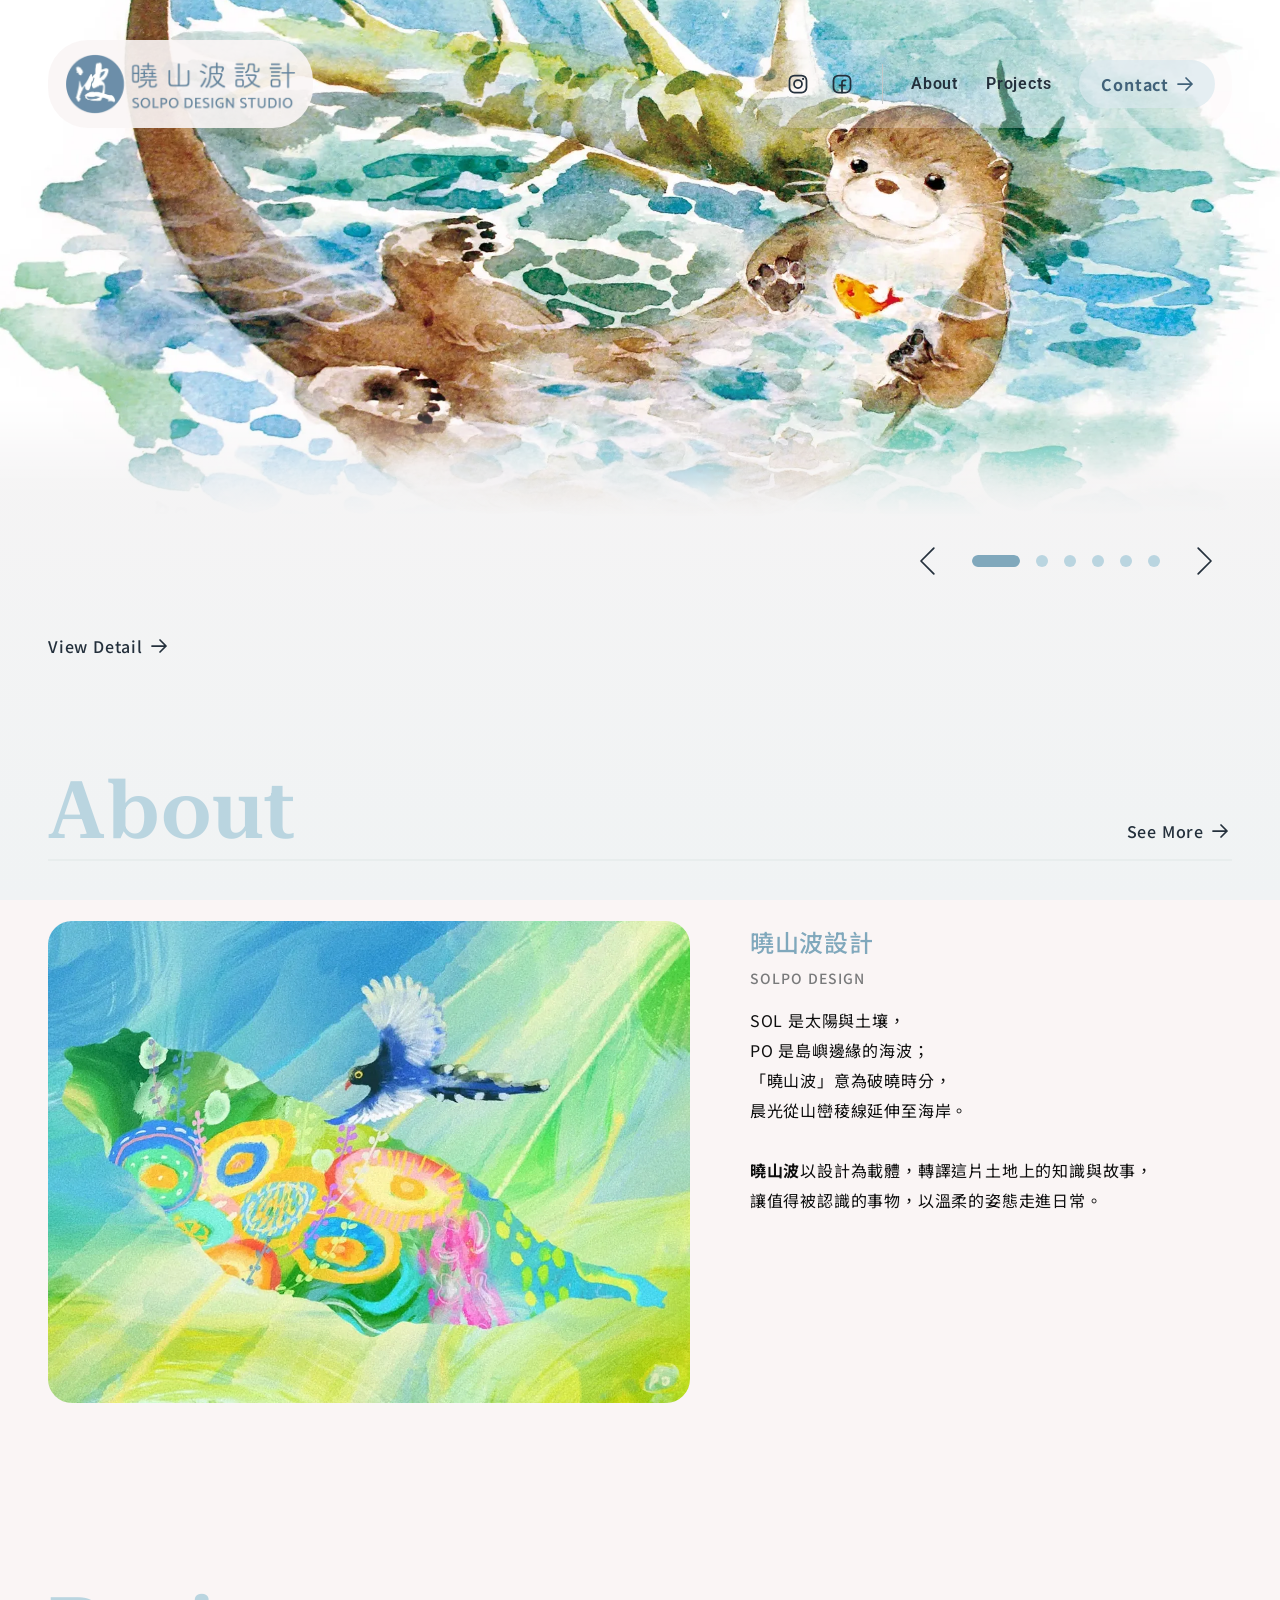
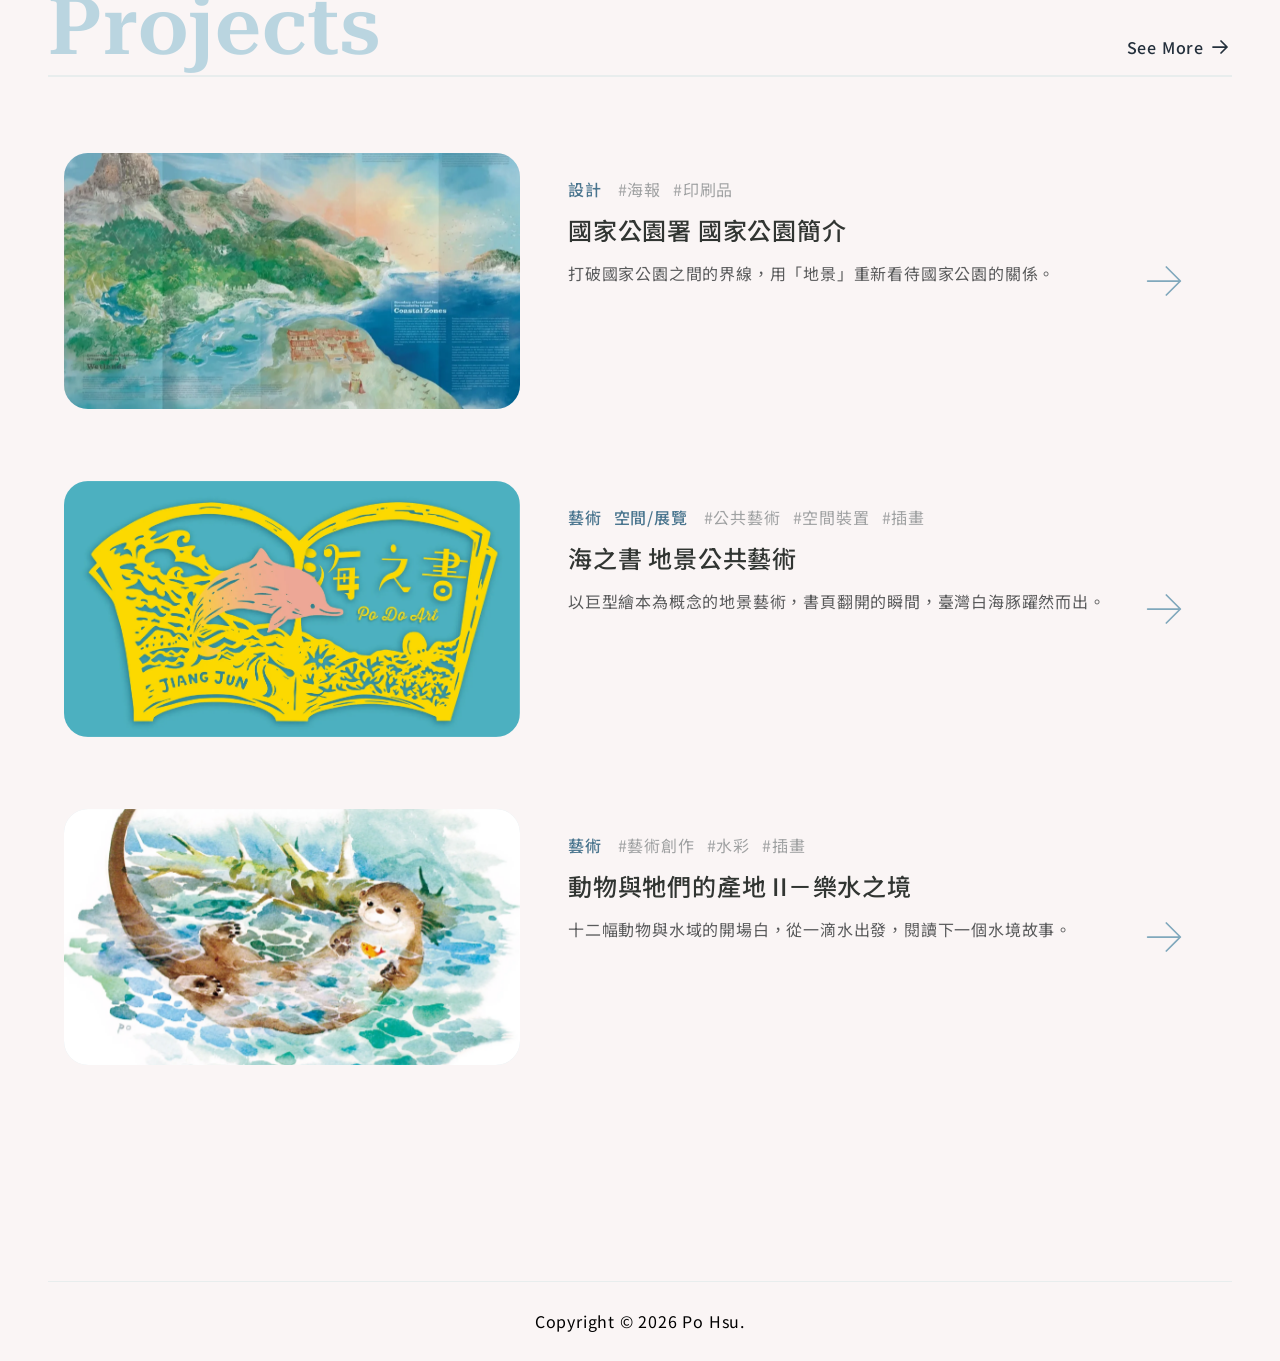
==== commit 8fbdd020: "背景改成上到下的淡漸層；詳情頁圖片放大到 800px（內文維持 640px） 尚未上正式站：放在 staging 分支，等跟水彩開場一起合併到 main。  Co-Authored-By: Claud" ====
--- a/index.html
+++ b/index.html
@@ -22,7 +22,7 @@
   <link rel="preconnect" href="https://fonts.googleapis.com">
   <link rel="preconnect" href="https://fonts.gstatic.com" crossorigin>
   <link href="https://fonts.googleapis.com/css2?family=Noto+Sans+TC:wght@400;500;700&family=Roboto:wght@600&family=Roboto+Serif:opsz,wght@8..144,600&display=swap" rel="stylesheet">
-  <link rel="stylesheet" href="css/main.css?v=20261023a">
+  <link rel="stylesheet" href="css/main.css?v=20261024a">
 </head>
 <body data-page="home">
 <!-- 頁面 Loader（動畫：Tail Spin，Sam Herbert svg-loaders，MIT License）-->
--- a/css/main.css
+++ b/css/main.css
@@ -7,6 +7,8 @@
 /* === 1. DESIGN TOKENS（對應 Figma variables）=== */
 :root {
   --n-50:  #faf5f5;
+  --bg-top:    #faf5f5;   /* 背景漸層：上 = N-50（暖白） */
+  --bg-bottom: #f0f3f4;   /* 背景漸層：下 = 偏一點點冷的灰白（2026-10-24） */
   --n-100: #e8eded;
   --n-200: #d9dcde;
   --n-300: #c3c6c7;
@@ -68,13 +70,19 @@
   font-size: var(--fs-body);
   line-height: var(--lh-body);
   color: var(--n-950);
-  background: var(--n-50);
+  background: transparent;   /* 背景改由下面的 body::before 畫漸層 */
   overflow-x: hidden;
   overflow-x: clip;
   -webkit-font-smoothing: antialiased;
   animation: page-fade-in .2s ease-out;
 }
 @keyframes page-fade-in { from { opacity: 0; } to { opacity: 1; } }
+/* 背景：由上到下淡淡的漸層（暖白 → 冷灰白），固定在畫面上，不隨頁面捲動拉長，
+   每一個畫面都看得到同樣的漸層（用 fixed 的偽元素，iOS 不支援 background-attachment: fixed） */
+body::before {
+  content: ''; position: fixed; inset: 0; z-index: -1; pointer-events: none;
+  background: linear-gradient(to bottom, var(--bg-top) 0%, var(--bg-bottom) 100%);
+}
 img { display: block; max-width: 100%; }
 a { color: inherit; text-decoration: none; }
 ul { list-style: none; }
@@ -833,7 +841,13 @@
   content: ''; position: absolute; left: 2px; top: 10px;
   width: 5px; height: 5px; border-radius: 50%; background: var(--p-300);
 }
-.detail-images { margin-top: 40px; display: flex; flex-direction: column; gap: 40px; }
+.detail-images { margin-top: 40px; display: flex; flex-direction: column; gap: 40px;
+  /* 圖片比內文寬：內文維持 640px（一行不要太長），圖片放大到 800px，兩者都水平置中（2026-10-24）
+     寬度 = min(800px, 畫面寬 − 兩側留白)，用負的左邊距從 640 的欄位往兩側撐開 */
+  --img-w: min(800px, 100vw - var(--gutter) * 2);
+  width: var(--img-w); margin-left: calc((100% - var(--img-w)) / 2); }
+/* 圖片之間的小標題、圖說還是文字，跟內文一樣維持 640px 寬並置中 */
+.detail-images .detail-heading, .detail-images .detail-caption { width: min(640px, 100%); margin-inline: auto; }
 .detail-images img {
   width: 100%; height: auto;
   border-radius: var(--radius-img);
@@ -1406,17 +1420,20 @@
 .hero--below { --hb-fs: 20px; --hb-lh: 32px; }
 /* 圖片高度比原本矮 72px，讓第一個畫面就看得到下方的 Show Detail */
 @media (min-width: 601px) { .hero--below .hero-viewport { height: clamp(464px, calc(47.92vw - 96px), 824px); } }
-/* 圖片底部淡成背景色（N-50），消除圖片與下方說明之間的硬邊；多段色標模擬 ease 曲線，避免色帶 */
-.hero--below .hero-viewport::after {
-  content: ''; position: absolute; left: 0; right: 0; bottom: 0; z-index: 2;
-  height: 140px; pointer-events: none;
-  background: linear-gradient(to bottom,
-    rgba(250, 245, 245, 0) 0%, rgba(250, 245, 245, .03) 10%, rgba(250, 245, 245, .1) 20%,
-    rgba(250, 245, 245, .22) 30%, rgba(250, 245, 245, .37) 40%, rgba(250, 245, 245, .53) 50%,
-    rgba(250, 245, 245, .68) 60%, rgba(250, 245, 245, .81) 70%, rgba(250, 245, 245, .91) 80%,
-    rgba(250, 245, 245, .97) 90%, var(--n-50) 100%);
-}
-@media (max-width: 600px) { .hero--below .hero-viewport::after { height: 96px; } }
+/* 圖片底部淡出，消除圖片與下方說明之間的硬邊；多段色標模擬 ease 曲線，避免色帶。
+   背景改成漸層後（2026-10-24），不能再疊一層「N-50 色塊」，改用 mask 讓圖片本身變透明，透出底下的背景 */
+.hero--below .hero-viewport {
+  --fade-h: 140px;
+  -webkit-mask-image: linear-gradient(to top, transparent 0, rgba(0,0,0,.03) calc(var(--fade-h) * .1), rgba(0,0,0,.09) calc(var(--fade-h) * .2),
+    rgba(0,0,0,.19) calc(var(--fade-h) * .3), rgba(0,0,0,.32) calc(var(--fade-h) * .4), rgba(0,0,0,.47) calc(var(--fade-h) * .5),
+    rgba(0,0,0,.63) calc(var(--fade-h) * .6), rgba(0,0,0,.78) calc(var(--fade-h) * .7), rgba(0,0,0,.9) calc(var(--fade-h) * .8),
+    rgba(0,0,0,.97) calc(var(--fade-h) * .9), #000 var(--fade-h));
+          mask-image: linear-gradient(to top, transparent 0, rgba(0,0,0,.03) calc(var(--fade-h) * .1), rgba(0,0,0,.09) calc(var(--fade-h) * .2),
+    rgba(0,0,0,.19) calc(var(--fade-h) * .3), rgba(0,0,0,.32) calc(var(--fade-h) * .4), rgba(0,0,0,.47) calc(var(--fade-h) * .5),
+    rgba(0,0,0,.63) calc(var(--fade-h) * .6), rgba(0,0,0,.78) calc(var(--fade-h) * .7), rgba(0,0,0,.9) calc(var(--fade-h) * .8),
+    rgba(0,0,0,.97) calc(var(--fade-h) * .9), #000 var(--fade-h));
+}
+@media (max-width: 600px) { .hero--below .hero-viewport { --fade-h: 96px; } }
 .hero--below .hero-card-title { font-size: var(--hb-fs); line-height: var(--hb-lh); }
 .hero--below .hero-card-desc {
   color: var(--n-600);
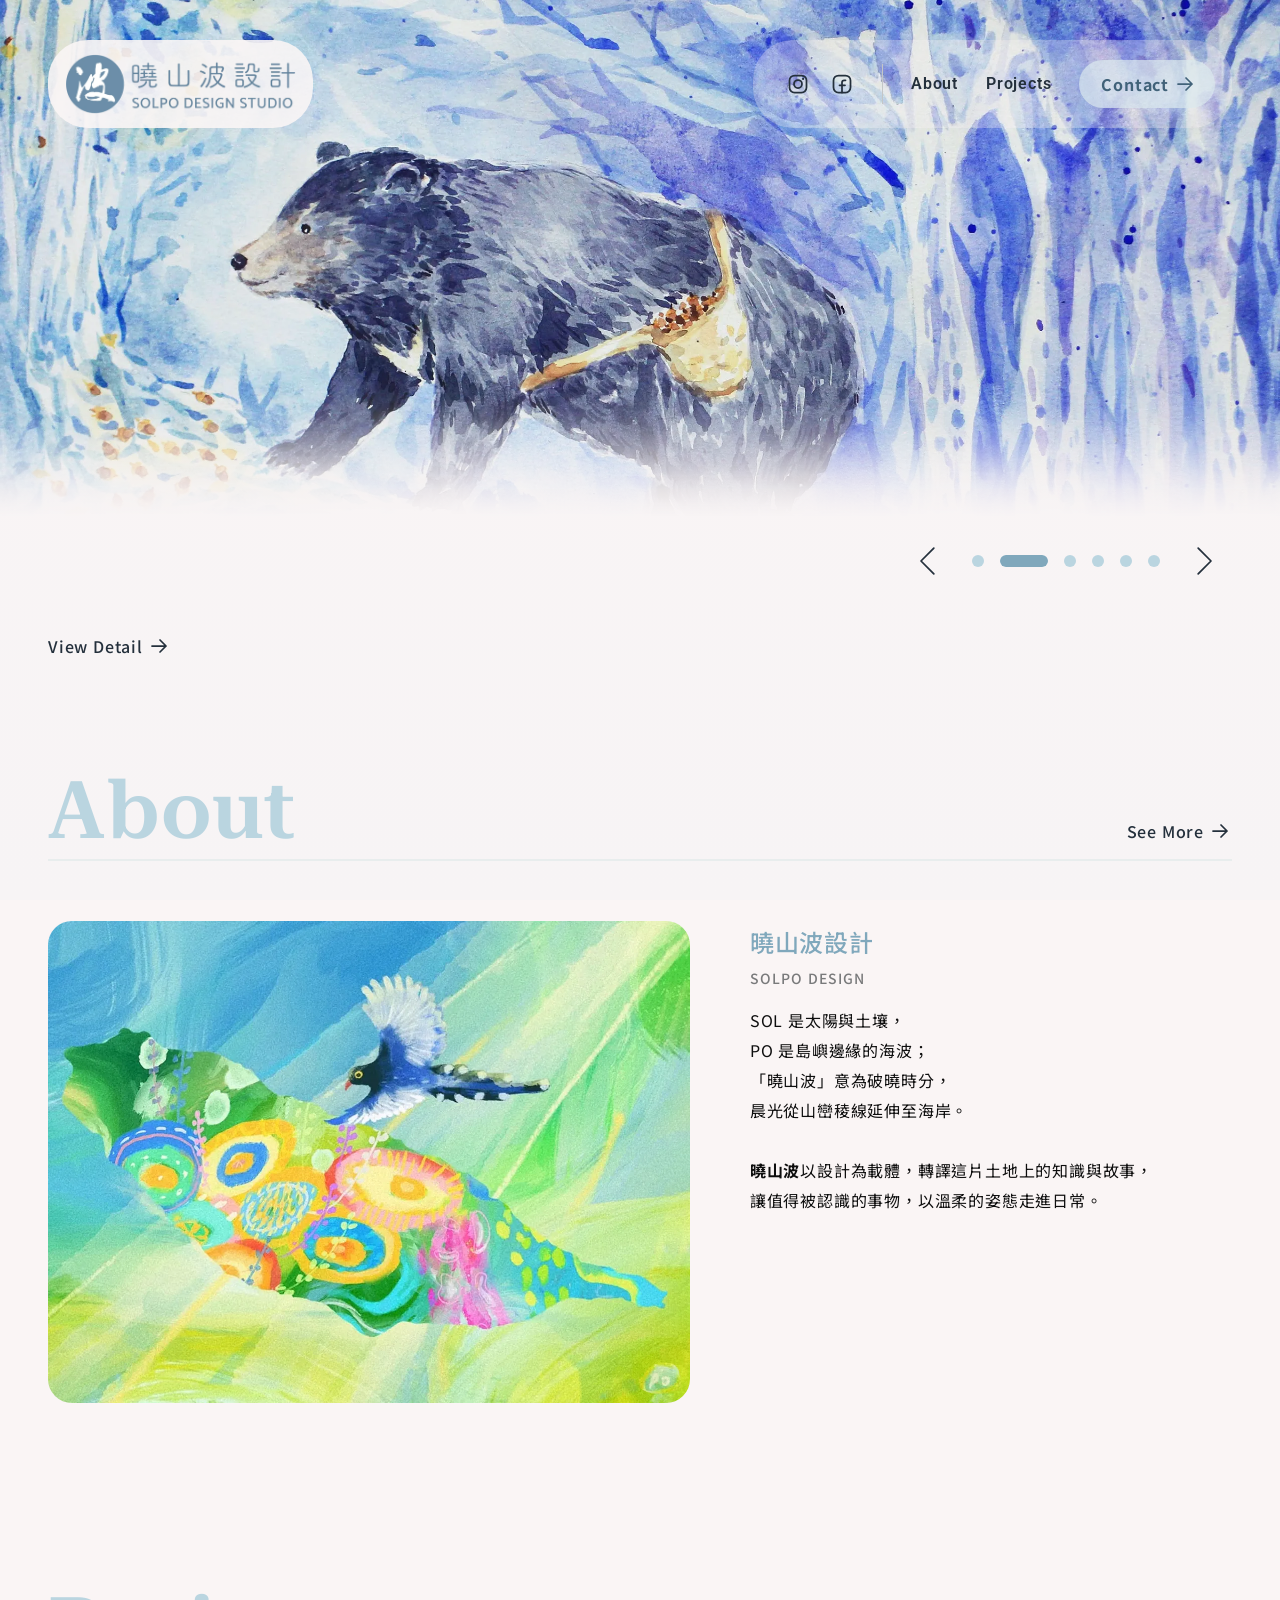
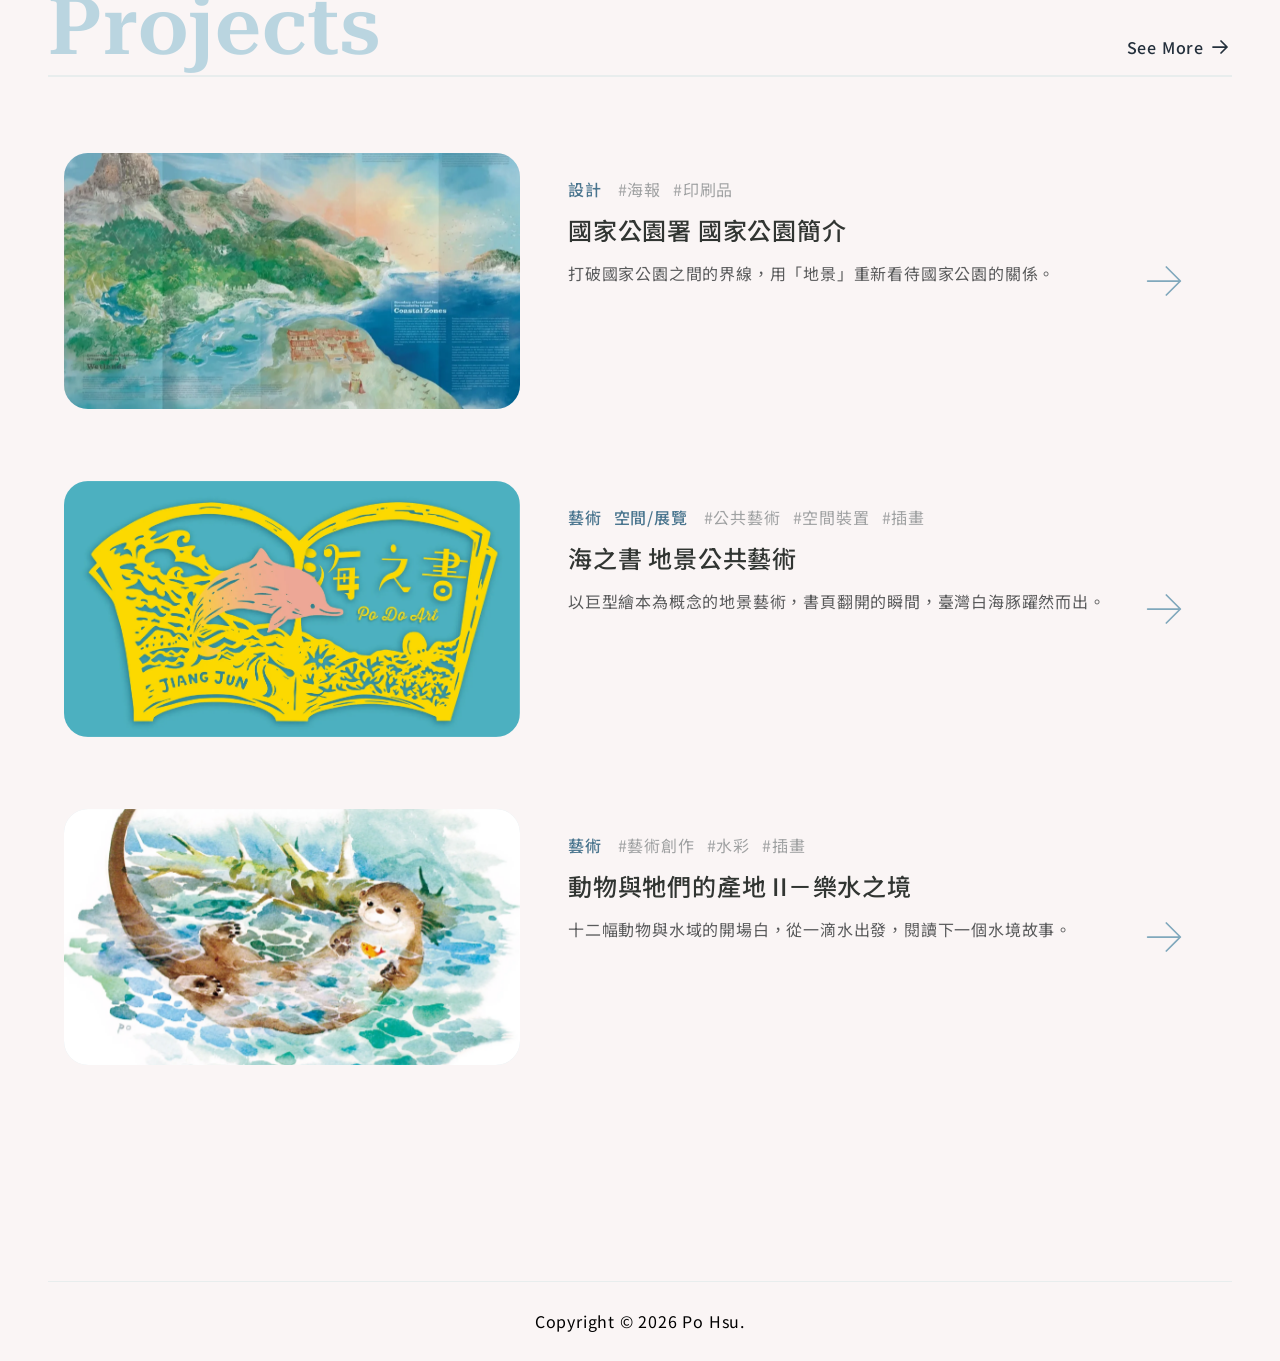
==== commit 0fe08409: "背景改成跟著捲動慢慢變色（暖白 → 灰藍白），取代固定漸層 Co-Authored-By: Claude Opus 5.5 <noreply@anthropic.com> Claude-Session" ====
--- a/index.html
+++ b/index.html
@@ -22,7 +22,7 @@
   <link rel="preconnect" href="https://fonts.googleapis.com">
   <link rel="preconnect" href="https://fonts.gstatic.com" crossorigin>
   <link href="https://fonts.googleapis.com/css2?family=Noto+Sans+TC:wght@400;500;700&family=Roboto:wght@600&family=Roboto+Serif:opsz,wght@8..144,600&display=swap" rel="stylesheet">
-  <link rel="stylesheet" href="css/main.css?v=20261024a">
+  <link rel="stylesheet" href="css/main.css?v=20261024b">
 </head>
 <body data-page="home">
 <!-- 頁面 Loader（動畫：Tail Spin，Sam Herbert svg-loaders，MIT License）-->
@@ -74,6 +74,6 @@
 <div data-slot="footer"></div>
 
 <script src="js/projects-data.js?v=20261019d"></script>
-<script src="js/main.js?v=20261023a"></script>
+<script src="js/main.js?v=20261024a"></script>
 </body>
 </html>
--- a/css/main.css
+++ b/css/main.css
@@ -7,8 +7,8 @@
 /* === 1. DESIGN TOKENS（對應 Figma variables）=== */
 :root {
   --n-50:  #faf5f5;
-  --bg-top:    #faf5f5;   /* 背景漸層：上 = N-50（暖白） */
-  --bg-bottom: #f0f3f4;   /* 背景漸層：下 = 偏一點點冷的灰白（2026-10-24） */
+  --bg-top:    #faf5f5;   /* 背景：畫面上緣的顏色（js initBgScroll 會依捲動進度改寫） */
+  --bg-bottom: #f7f4f5;   /* 背景：畫面下緣的顏色（預設 = 頁面頂端時的值） */
   --n-100: #e8eded;
   --n-200: #d9dcde;
   --n-300: #c3c6c7;
@@ -77,8 +77,8 @@
   animation: page-fade-in .2s ease-out;
 }
 @keyframes page-fade-in { from { opacity: 0; } to { opacity: 1; } }
-/* 背景：由上到下淡淡的漸層（暖白 → 冷灰白），固定在畫面上，不隨頁面捲動拉長，
-   每一個畫面都看得到同樣的漸層（用 fixed 的偽元素，iOS 不支援 background-attachment: fixed） */
+/* 背景：固定在畫面上的一層漸層，顏色跟著捲動進度慢慢從暖白變成灰藍白（js：initBgScroll）
+   （用 fixed 的偽元素，iOS 不支援 background-attachment: fixed） */
 body::before {
   content: ''; position: fixed; inset: 0; z-index: -1; pointer-events: none;
   background: linear-gradient(to bottom, var(--bg-top) 0%, var(--bg-bottom) 100%);
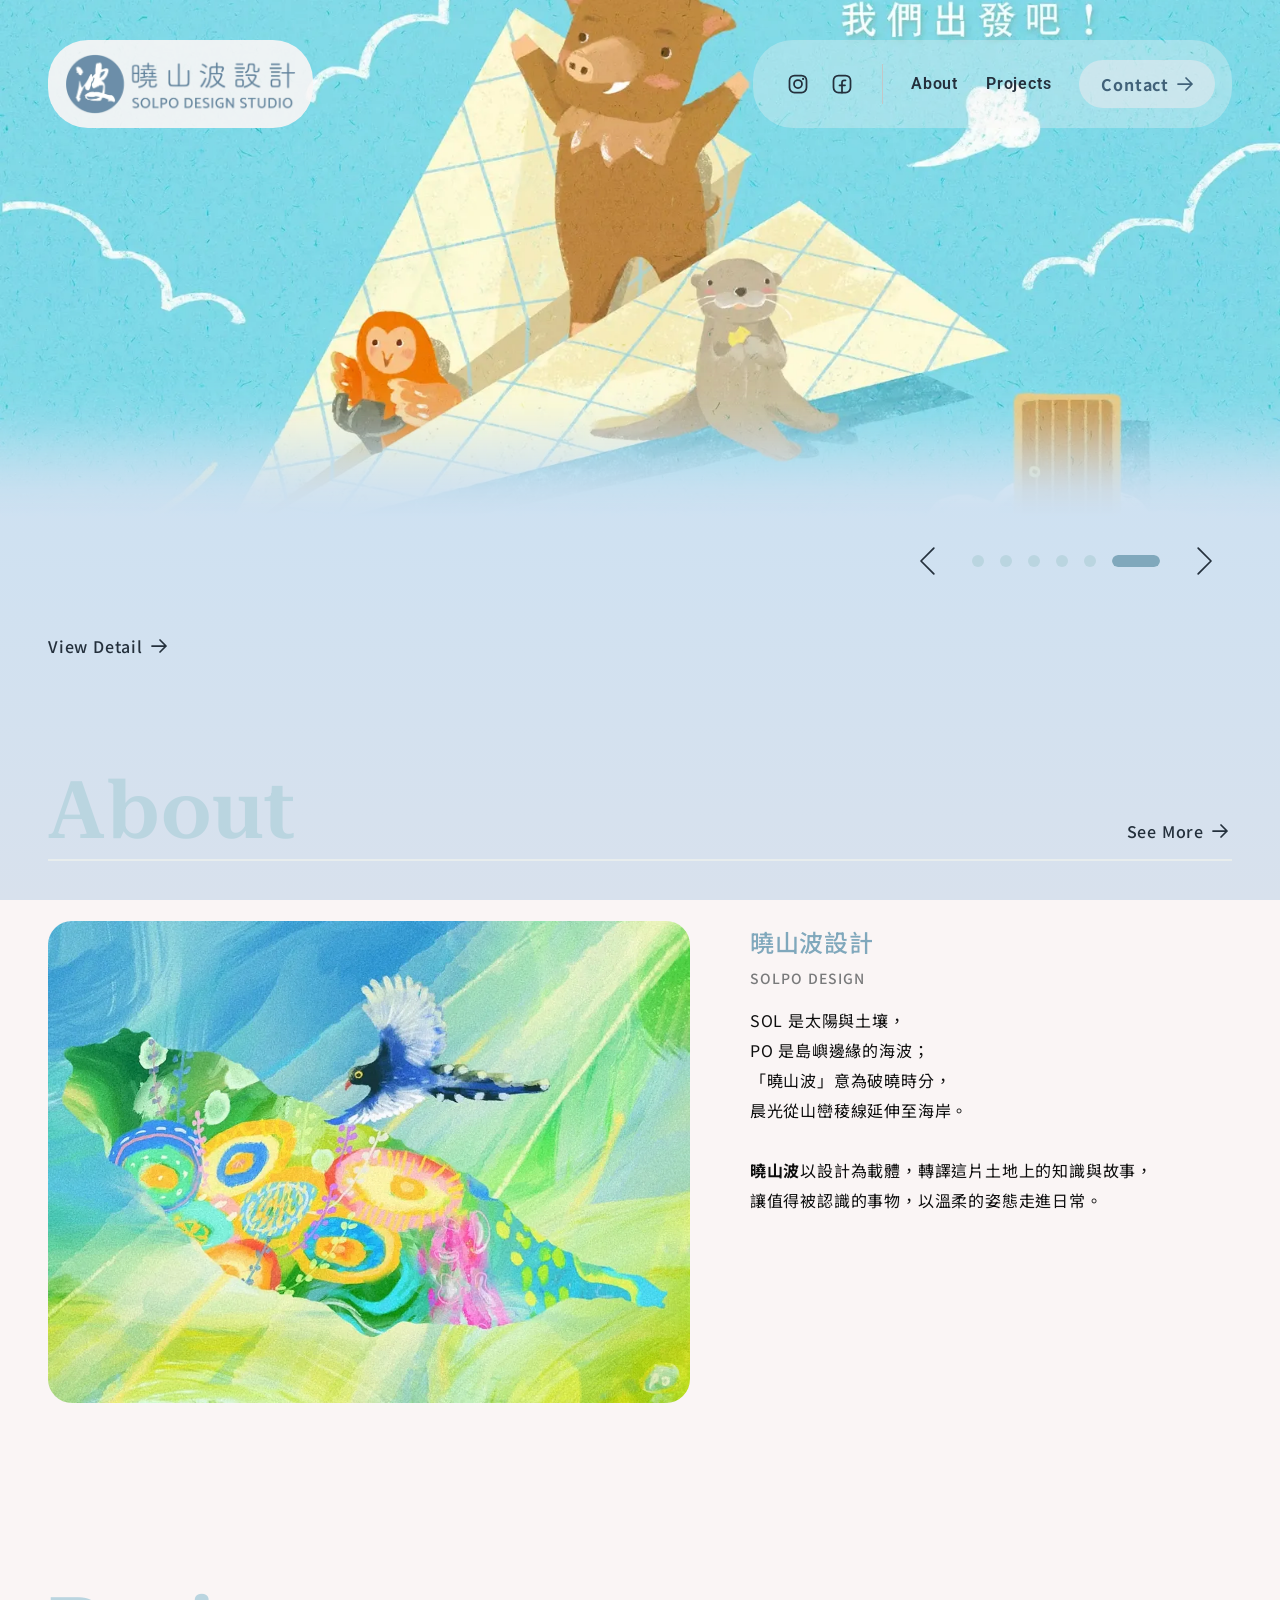
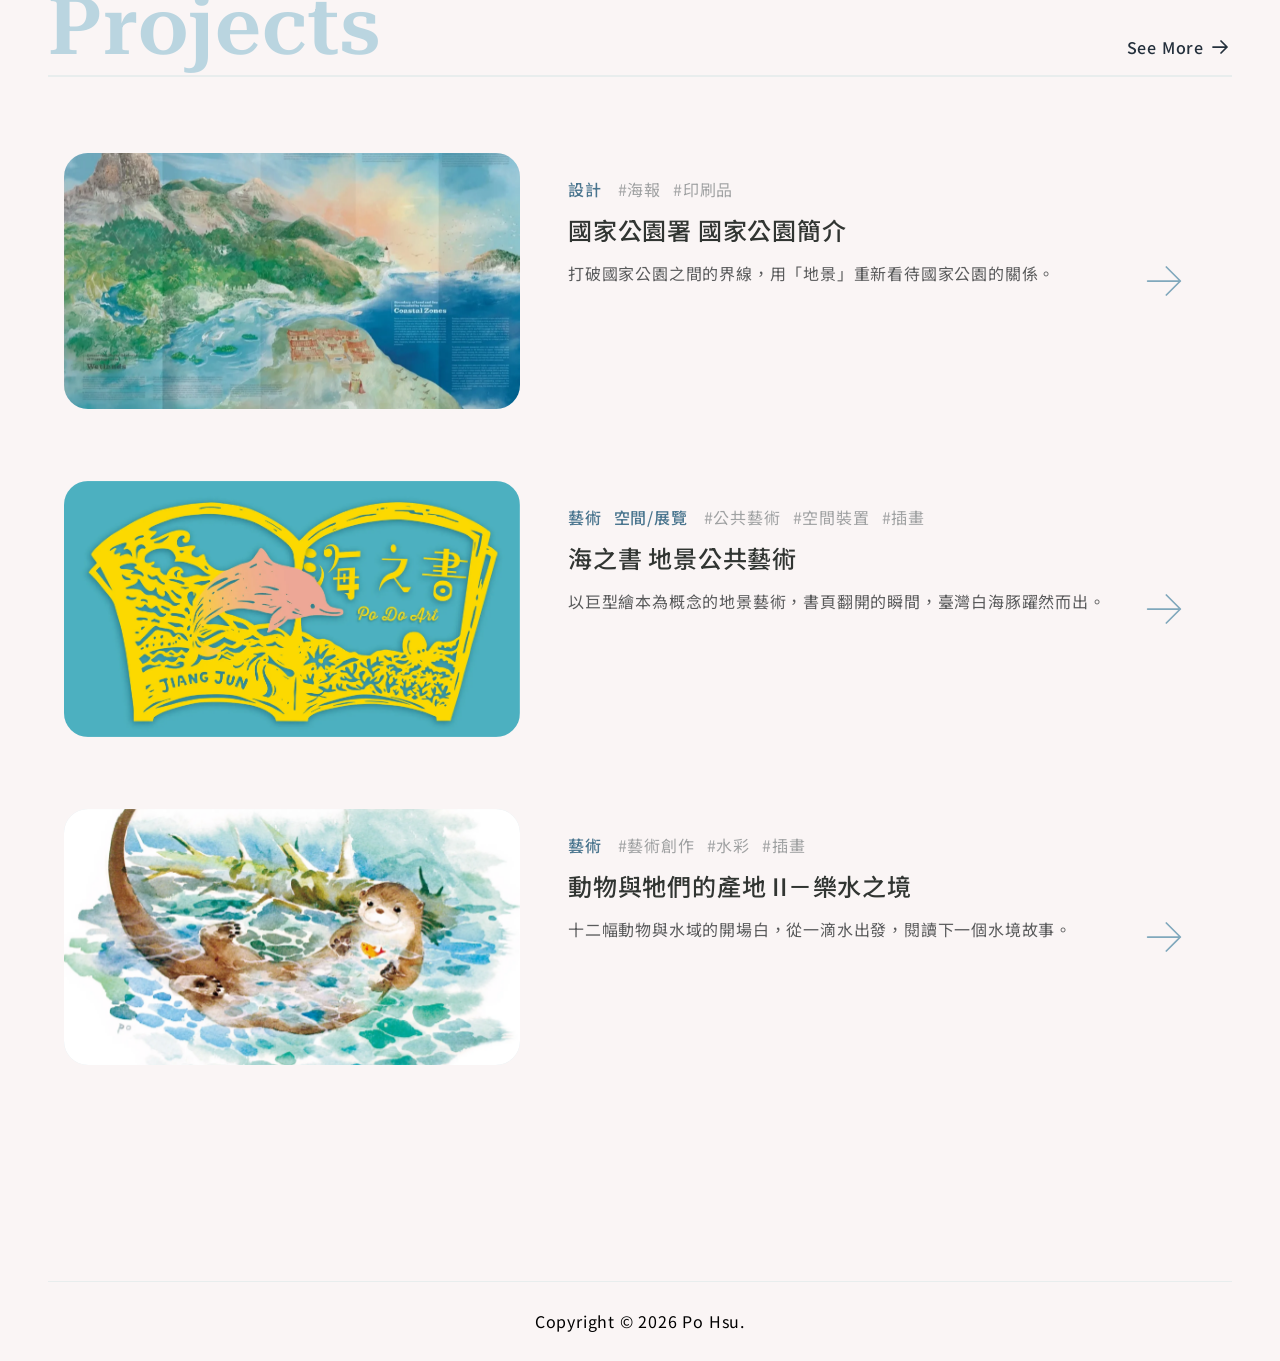
==== commit 0cf30ce4: "背景捲動變色改用指定色標：#C2E1F7 → #F8E0DF → #F4F4F4 Co-Authored-By: Claude Opus 5.5 <noreply@anthropic.com> Cla" ====
--- a/index.html
+++ b/index.html
@@ -22,7 +22,7 @@
   <link rel="preconnect" href="https://fonts.googleapis.com">
   <link rel="preconnect" href="https://fonts.gstatic.com" crossorigin>
   <link href="https://fonts.googleapis.com/css2?family=Noto+Sans+TC:wght@400;500;700&family=Roboto:wght@600&family=Roboto+Serif:opsz,wght@8..144,600&display=swap" rel="stylesheet">
-  <link rel="stylesheet" href="css/main.css?v=20261024b">
+  <link rel="stylesheet" href="css/main.css?v=20261024c">
 </head>
 <body data-page="home">
 <!-- 頁面 Loader（動畫：Tail Spin，Sam Herbert svg-loaders，MIT License）-->
@@ -74,6 +74,6 @@
 <div data-slot="footer"></div>
 
 <script src="js/projects-data.js?v=20261019d"></script>
-<script src="js/main.js?v=20261024a"></script>
+<script src="js/main.js?v=20261024b"></script>
 </body>
 </html>
--- a/css/main.css
+++ b/css/main.css
@@ -7,8 +7,8 @@
 /* === 1. DESIGN TOKENS（對應 Figma variables）=== */
 :root {
   --n-50:  #faf5f5;
-  --bg-top:    #faf5f5;   /* 背景：畫面上緣的顏色（js initBgScroll 會依捲動進度改寫） */
-  --bg-bottom: #f7f4f5;   /* 背景：畫面下緣的顏色（預設 = 頁面頂端時的值） */
+  --bg-top:    #c2e1f7;   /* 背景：畫面上緣的顏色（js initBgScroll 會依捲動進度改寫） */
+  --bg-bottom: #d8e1ed;   /* 背景：畫面下緣的顏色（預設 = 頁面頂端時的值） */
   --n-100: #e8eded;
   --n-200: #d9dcde;
   --n-300: #c3c6c7;
@@ -77,7 +77,7 @@
   animation: page-fade-in .2s ease-out;
 }
 @keyframes page-fade-in { from { opacity: 0; } to { opacity: 1; } }
-/* 背景：固定在畫面上的一層漸層，顏色跟著捲動進度慢慢從暖白變成灰藍白（js：initBgScroll）
+/* 背景：固定在畫面上的一層漸層，顏色跟著捲動進度慢慢從淡藍 → 淡粉 → 淺灰（js：initBgScroll）
    （用 fixed 的偽元素，iOS 不支援 background-attachment: fixed） */
 body::before {
   content: ''; position: fixed; inset: 0; z-index: -1; pointer-events: none;
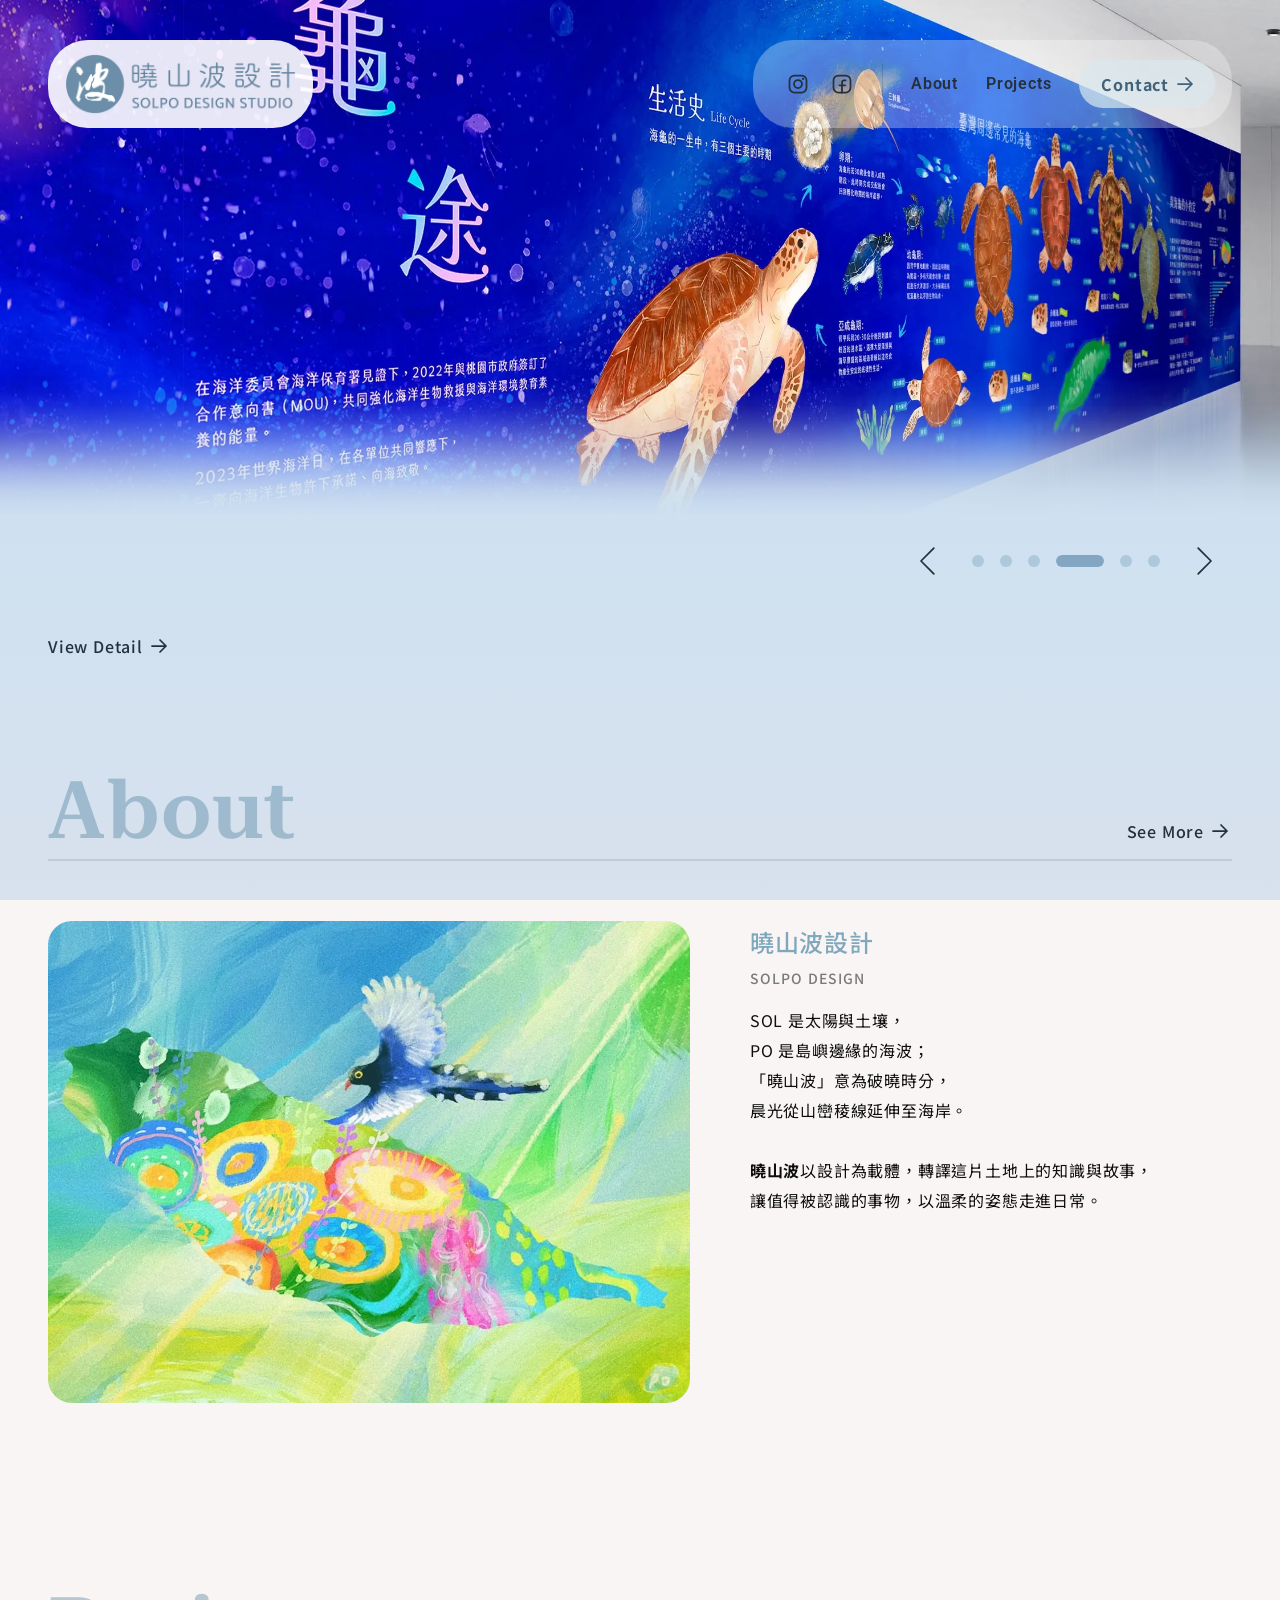
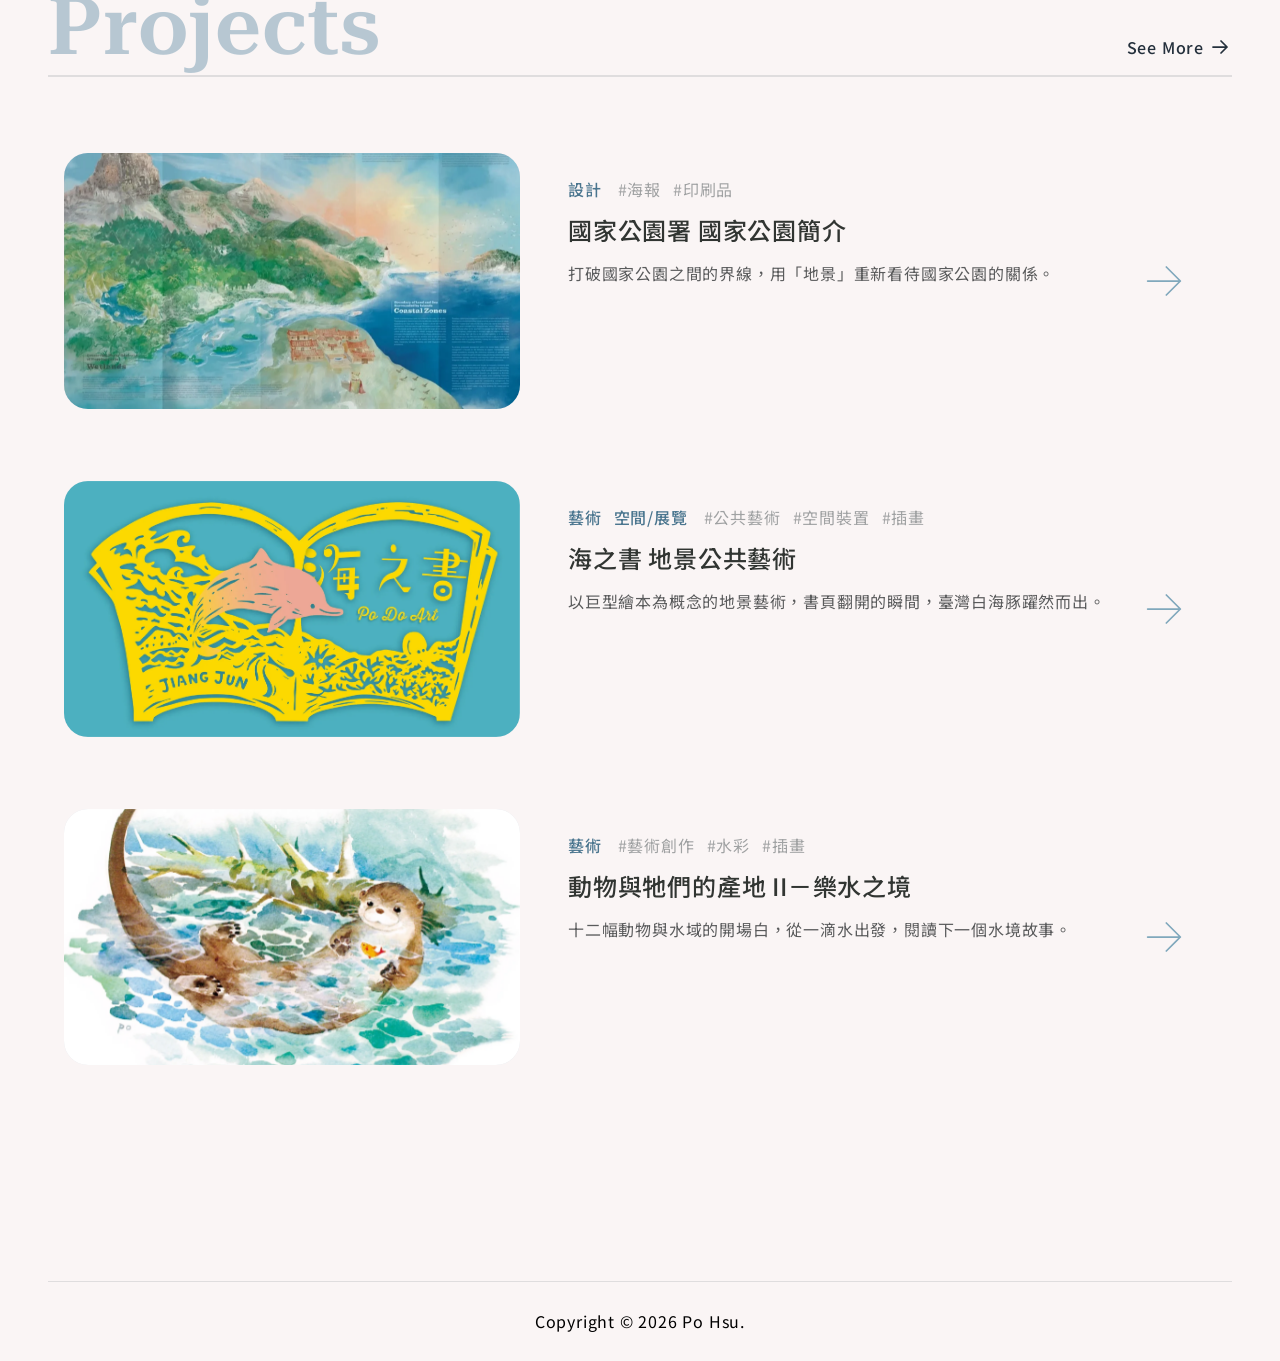
==== commit d7b06603: "漸層試作：各頁背景濃淡不同（首頁原色、About／列表／Contact 沖淡、詳情頁單色），按鈕、hover、分隔線改用半透明色階 Co-Authored-By: Claude Opus 5.5 <n" ====
--- a/index.html
+++ b/index.html
@@ -22,7 +22,7 @@
   <link rel="preconnect" href="https://fonts.googleapis.com">
   <link rel="preconnect" href="https://fonts.gstatic.com" crossorigin>
   <link href="https://fonts.googleapis.com/css2?family=Noto+Sans+TC:wght@400;500;700&family=Roboto:wght@600&family=Roboto+Serif:opsz,wght@8..144,600&display=swap" rel="stylesheet">
-  <link rel="stylesheet" href="css/main.css?v=20261024c">
+  <link rel="stylesheet" href="css/main.css?v=20261024e">
 </head>
 <body data-page="home">
 <!-- 頁面 Loader（動畫：Tail Spin，Sam Herbert svg-loaders，MIT License）-->
@@ -74,6 +74,6 @@
 <div data-slot="footer"></div>
 
 <script src="js/projects-data.js?v=20261019d"></script>
-<script src="js/main.js?v=20261024b"></script>
+<script src="js/main.js?v=20261024c"></script>
 </body>
 </html>
--- a/css/main.css
+++ b/css/main.css
@@ -22,6 +22,19 @@
   --n-10:  #313532;
   --white: #ffffff;
 
+  /* 透明度色階（2026-10-24，背景改成漸層後用）：按鈕底色、hover、分隔線、佔位底色都改用半透明，
+     不管底下是藍、粉、灰哪一段背景都融得進去。主色調比 P 色階飽和一點（P-500 #4b768f → #366e91），
+     因為半透明疊在淺色背景上會被沖淡 */
+  --a-50:  rgba(54, 110, 145, .07);   /* 取代 P-50：hover 淡底 */
+  --a-100: rgba(54, 110, 145, .12);   /* 取代 P-100：按下、圖片佔位底 */
+  --a-200: rgba(54, 110, 145, .22);   /* 取代 P-200：按鈕 hover、未選取的點 */
+  --a-300: rgba(54, 110, 145, .36);   /* 取代 P-300：主要按鈕、選取中、強調線 */
+  --a-400: rgba(54, 110, 145, .48);   /* 取代 P-400 */
+  --a-500: rgba(54, 110, 145, .6);    /* 取代 P-500 */
+  --line:   rgba(36, 48, 60, .12);    /* 取代 N-100 / #d9d9d9：分隔線、卡片外框 */
+  --line-2: rgba(36, 48, 60, .2);     /* 取代 N-200 / N-300 / #c9c9c9：輸入框外框、較明顯的線 */
+  --surface: rgba(255, 255, 255, .6); /* 取代 N-50 實色：返回鈕、回到頂端鈕、對話框等浮在背景上的元件 */
+
   --p-50:  #eaf5f9;
   --p-100: #dbe8ee;
   --p-200: #bad5e0;
@@ -79,6 +92,9 @@
 @keyframes page-fade-in { from { opacity: 0; } to { opacity: 1; } }
 /* 背景：固定在畫面上的一層漸層，顏色跟著捲動進度慢慢從淡藍 → 淡粉 → 淺灰（js：initBgScroll）
    （用 fixed 的偽元素，iOS 不支援 background-attachment: fixed） */
+/* 各頁背景的初始值（js 載入前就要對，避免先閃一下別的顏色）：首頁原色、About／作品列表／Contact 沖淡、詳情頁單色 */
+body[data-page="about"], body[data-page="projects"], body[data-page="contact"] { --bg-top: #e0eef8; --bg-bottom: #e9edf3; }
+body[data-page="project"] { --bg-top: #f4f4f4; --bg-bottom: #f4f4f4; }
 body::before {
   content: ''; position: fixed; inset: 0; z-index: -1; pointer-events: none;
   background: linear-gradient(to bottom, var(--bg-top) 0%, var(--bg-bottom) 100%);
@@ -127,7 +143,7 @@
   align-items: center;
 }
 .glass {
-  background: rgba(250, 245, 245, .4);
+  background: rgba(255, 255, 255, .4);
   backdrop-filter: blur(30px);
   -webkit-backdrop-filter: blur(30px);
   border: 1px solid var(--white);
@@ -135,14 +151,14 @@
 /* Header 兩種狀態：在頁面頂端（首頁＝還在 Banner 上）只有淡淡白底、不模糊；
    往下捲離 Banner 後才加上毛玻璃，存在感隨情境出現 */
 .site-header .glass {
-  background: rgba(250, 245, 245, .3);
+  background: rgba(255, 255, 255, .3);
   border-color: transparent;   /* Header 色塊不要白邊 */
   backdrop-filter: none;
   -webkit-backdrop-filter: none;
   transition: background .3s ease, border-color .3s ease, backdrop-filter .3s ease, -webkit-backdrop-filter .3s ease;
 }
 .site-header.is-scrolled .glass {
-  background: rgba(250, 245, 245, .72);
+  background: rgba(255, 255, 255, .72);
   border-color: transparent;
   backdrop-filter: blur(30px);
   -webkit-backdrop-filter: blur(30px);
@@ -167,7 +183,7 @@
   padding: 0 16px 0 32px;
   border-radius: var(--radius-pill);
 }
-.header-divider { width: 1px; height: 40px; background: var(--n-300); }
+.header-divider { width: 1px; height: 40px; background: var(--line-2); }
 
 .sns-link { color: var(--p-950); display: flex; transition: color var(--t); }
 .sns-link .i { width: 24px; height: 24px; }
@@ -194,7 +210,7 @@
   gap: 4px;
   padding: 16px 24px;
   border-radius: var(--radius-pill);
-  background: var(--p-300);
+  background: var(--a-300);
   color: var(--p-950);
   font-weight: 700;
   font-size: 16px;
@@ -203,7 +219,7 @@
   filter: drop-shadow(0 0 6px rgba(36, 48, 60, .25));
   transition: background var(--t), gap var(--t);
 }
-.btn-primary:active, .btn-primary.is-pressed { background: var(--p-500); gap: 8px; }
+.btn-primary:active, .btn-primary.is-pressed { background: var(--a-500); gap: 8px; }
 .btn-primary:disabled { opacity: .3; cursor: default; }
 
 /* Hamburger（手機）*/
@@ -212,7 +228,7 @@
 /* Mobile menu（沿用作品集網站）*/
 .mobile-menu {
   position: fixed; inset: 0; z-index: 300;
-  background: rgba(250, 245, 245, .97);
+  background: rgba(255, 255, 255, .97);
   backdrop-filter: blur(20px);
   display: flex; flex-direction: column; align-items: center; justify-content: center;
   gap: 40px;
@@ -245,7 +261,7 @@
   transition: background var(--t), color var(--t), opacity var(--t);
 }
 .btn-icon .i { width: 56px; height: 56px; }
-.btn-icon:active:not(:disabled), .btn-icon.is-pressed { background: var(--p-300); }
+.btn-icon:active:not(:disabled), .btn-icon.is-pressed { background: var(--a-300); }
 .btn-icon:disabled { opacity: .3; cursor: default; }
 
 /* btn_text+icon_S（See More / Show Detail）
@@ -279,7 +295,7 @@
 }
 .btn-text-icon .icon-wrap .i { position: relative; width: 24px; height: 24px; }
 .btn-text-icon:active, .btn-text-icon.is-pressed { gap: 8px; }
-.btn-text-icon:active .icon-wrap::before, .btn-text-icon.is-pressed .icon-wrap::before { background: var(--p-300); transform: none; }
+.btn-text-icon:active .icon-wrap::before, .btn-text-icon.is-pressed .icon-wrap::before { background: var(--a-300); transform: none; }
 
 /* btn_Icon+Text（返回按鈕）*/
 .btn-back {
@@ -288,7 +304,7 @@
   gap: 4px;
   padding: 6px 16px 6px 6px;
   border-radius: var(--radius-pill);
-  background: var(--n-50);
+  background: var(--surface);
   font-weight: 500;
   font-size: 16px;          /* 跟 See More 按鈕同尺寸：文字 16px、icon 24px、hover 圓底 36px */
   line-height: 24px;
@@ -314,13 +330,13 @@
   z-index: 190;
   max-width: calc(100vw - var(--gutter) * 2);
   border: 1px solid rgba(255, 255, 255, .6);
-  background: rgba(250, 245, 245, .3);
+  background: rgba(255, 255, 255, .3);
   transition: gap var(--t), opacity .3s ease, transform .3s ease, top .35s var(--ease),
               background .3s ease, border-color .3s ease, backdrop-filter .3s ease, -webkit-backdrop-filter .3s ease;
 }
 /* 跟 Header 同步：離開頁面頂端後換成毛玻璃，浮在內容上也看得清楚 */
 .site-header.is-scrolled ~ main .btn-back.is-fixed {
-  background: rgba(250, 245, 245, .72);
+  background: rgba(255, 255, 255, .72);
   border-color: transparent;
   backdrop-filter: blur(30px);
   -webkit-backdrop-filter: blur(30px);
@@ -329,7 +345,7 @@
 /* 手機 Header 隱藏時，返回按鈕往上補位 */
 body.header-hidden .btn-back.is-fixed { top: var(--header-top); }
 .btn-back:active, .btn-back.is-pressed { gap: 8px; }
-.btn-back:active .icon-wrap, .btn-back.is-pressed .icon-wrap { background: var(--p-300); }
+.btn-back:active .icon-wrap, .btn-back.is-pressed .icon-wrap { background: var(--a-300); }
 
 /* btn_FilterChips */
 .chips { display: flex; flex-wrap: wrap; gap: 12px; }
@@ -337,7 +353,7 @@
   display: inline-flex;
   align-items: center;
   padding: 7px 15px;
-  border: 1px solid var(--p-300);
+  border: 1px solid var(--a-300);
   border-radius: 100px;
   font-weight: 500;
   font-size: 16px;
@@ -355,28 +371,28 @@
   transform: scale(.3) rotate(-30deg);
   transition: width .3s var(--ease), margin .3s var(--ease), opacity .2s ease, transform .35s cubic-bezier(.34, 1.56, .64, 1);
 }
-.chip.is-selected { background: var(--p-200); }
+.chip.is-selected { background: var(--a-200); }
 .chip.is-selected .i { width: 24px; margin-left: 2px; opacity: 1; transform: none; transition-delay: 0s, 0s, .05s, .05s; }
-.chip:active, .chip.is-pressed { background: var(--p-200); }
-.chip.is-selected:active, .chip.is-selected.is-pressed { background: var(--p-400); }
+.chip:active, .chip.is-pressed { background: var(--a-200); }
+.chip.is-selected:active, .chip.is-selected.is-pressed { background: var(--a-400); }
 
 /* hover 只給有游標的裝置（避免手機 hover 卡住）*/
 @media (hover: hover) {
   .sns-link:hover, .text-btn:hover { color: var(--p-300); }
-  .btn-primary:hover { background: var(--p-400); gap: 8px; }
-  .btn-primary:active { background: var(--p-500); }
-  .btn-icon:hover:not(:disabled) { background: var(--p-200); }
-  .btn-icon:active:not(:disabled) { background: var(--p-300); }
+  .btn-primary:hover { background: var(--a-400); gap: 8px; }
+  .btn-primary:active { background: var(--a-500); }
+  .btn-icon:hover:not(:disabled) { background: var(--a-200); }
+  .btn-icon:active:not(:disabled) { background: var(--a-300); }
   .btn-text-icon:hover { gap: 8px; }
-  .btn-text-icon:hover .icon-wrap::before { background: var(--p-200); transform: none; }
-  .btn-text-icon:active .icon-wrap::before { background: var(--p-300); }
+  .btn-text-icon:hover .icon-wrap::before { background: var(--a-200); transform: none; }
+  .btn-text-icon:active .icon-wrap::before { background: var(--a-300); }
   .btn-back:hover { gap: 8px; }
-  .btn-back:hover .icon-wrap { background: var(--p-200); }
-  .btn-back:active .icon-wrap { background: var(--p-300); }
-  .chip:hover { background: var(--p-50); }
-  .chip:active { background: var(--p-200); }
-  .chip.is-selected:hover { background: var(--p-300); }
-  .chip.is-selected:active { background: var(--p-400); }
+  .btn-back:hover .icon-wrap { background: var(--a-200); }
+  .btn-back:active .icon-wrap { background: var(--a-300); }
+  .chip:hover { background: var(--a-50); }
+  .chip:active { background: var(--a-200); }
+  .chip.is-selected:hover { background: var(--a-300); }
+  .chip.is-selected:active { background: var(--a-400); }
 }
 
 /* === 6. TITLE BAR === */
@@ -386,14 +402,14 @@
   justify-content: space-between;
   gap: 16px;
   padding-bottom: 16px;
-  border-bottom: 2px solid var(--n-100);
+  border-bottom: 2px solid var(--line);
 }
 .title-bar h2 {
   font-family: var(--font-serif);
   font-weight: 600;
   font-size: var(--fs-display);
   line-height: 1.2;
-  color: var(--p-200);
+  color: rgba(54, 110, 145, .34);   /* 原本 P-200 實色：疊在淡藍背景上會消失，改成半透明，在藍、粉、灰背景上都比背景深一階 */
 }
 /* 標題旁有 See More 時：標題往下移，讓文字基線跟 See More 對齊；按鈕與分隔線位置不變，
    標題的字尾（j、g 等）可以蓋到分隔線。
@@ -403,7 +419,7 @@
 /* === 7. PLACEHOLDER（Pic_Fake：之後要補圖的位置）=== */
 .pic-fake {
   position: relative;
-  background: var(--p-200);
+  background: var(--a-200);
   border-radius: var(--radius-img);
   overflow: hidden;
 }
@@ -432,7 +448,7 @@
   position: relative;
   height: clamp(536px, calc(47.92vw - 24px), 896px);
   overflow: hidden;
-  background: var(--p-100);
+  background: var(--a-100);
 }
 .hero-slide {
   position: absolute; inset: 0;
@@ -460,7 +476,7 @@
   max-width: 100%;
   padding: 32px 36px 26px;
   border-radius: var(--radius-pill);
-  background: rgba(250, 245, 245, .65);
+  background: rgba(255, 255, 255, .65);
   border: 1px solid var(--white);
   display: flex; flex-direction: column;
 }
@@ -499,19 +515,19 @@
 .hero-dot {
   width: 12px; height: 12px;
   border-radius: 1000px;
-  background: var(--p-200);
+  background: var(--a-200);
   transition: width .3s var(--ease), background .3s;
 }
-.hero-dot.is-active { width: 48px; background: var(--p-300); }
+.hero-dot.is-active { width: 48px; background: var(--a-300); }
 
 /* 自動輪播時：目前的色塊條變成進度條（底色 P-200，P-300 從左填滿）*/
 .hero.is-autoplay .hero-dot { position: relative; overflow: hidden; }
-.hero.is-autoplay .hero-dot.is-active { background: var(--p-200); }
+.hero.is-autoplay .hero-dot.is-active { background: var(--a-200); }
 .hero.is-autoplay .hero-dot.is-active::after {
   content: '';
   position: absolute; inset: 0;
   border-radius: inherit;
-  background: var(--p-300);
+  background: var(--a-300);
   transform-origin: left center;
   animation: hero-progress var(--hero-duration, 6s) linear forwards;
 }
@@ -531,7 +547,7 @@
   align-items: start;
 }
 .block-info .pic-fake { aspect-ratio: 4 / 3; }
-.block-info-img { display: block; width: 100%; height: auto; aspect-ratio: 4 / 3; object-fit: cover; border-radius: var(--radius-img); background: var(--p-100); }
+.block-info-img { display: block; width: 100%; height: auto; aspect-ratio: 4 / 3; object-fit: cover; border-radius: var(--radius-img); background: var(--a-100); }
 .block-info-text p { font-size: var(--fs-body); line-height: var(--lh-body); }
 .block-info-text p + p { margin-top: var(--lh-body); }
 
@@ -574,7 +590,7 @@
 .card-img {
   border-radius: var(--radius-img);
   overflow: hidden;
-  background: var(--p-100);
+  background: var(--a-100);
 }
 .card-img img { width: 100%; height: 100%; object-fit: cover; transform: scale(var(--zoom, 1)); transition: transform .5s var(--ease); }
 .card-tags {
@@ -598,15 +614,15 @@
 
 /* hover / press（Figma：Hover = P-50 底、P-200 圓；Press = P-100 底、P-300 圓）*/
 .card-h:active, .card-h.is-pressed,
-.card-v:active, .card-v.is-pressed { background: var(--p-100); }
+.card-v:active, .card-v.is-pressed { background: var(--a-100); }
 .card-h:active .card-arrow, .card-h.is-pressed .card-arrow,
-.card-v:active .card-arrow, .card-v.is-pressed .card-arrow { background: var(--p-300); color: var(--p-950); }
+.card-v:active .card-arrow, .card-v.is-pressed .card-arrow { background: var(--a-300); color: var(--p-950); }
 @media (hover: hover) {
-  .card-h:hover, .card-v:hover { background: var(--p-50); }
-  .card-h:hover .card-arrow, .card-v:hover .card-arrow { background: var(--p-200); color: var(--p-950); }
+  .card-h:hover, .card-v:hover { background: var(--a-50); }
+  .card-h:hover .card-arrow, .card-v:hover .card-arrow { background: var(--a-200); color: var(--p-950); }
   .card-h:hover .card-img img, .card-v:hover .card-img img { transform: scale(calc(var(--zoom, 1) * 1.03)); }
-  .card-h:active, .card-v:active { background: var(--p-100); }
-  .card-h:active .card-arrow, .card-v:active .card-arrow { background: var(--p-300); }
+  .card-h:active, .card-v:active { background: var(--a-100); }
+  .card-h:active .card-arrow, .card-v:active .card-arrow { background: var(--a-300); }
 }
 
 /* === 11. CARD — card_projects_v（Projects 頁）=== */
@@ -656,10 +672,10 @@
   width: 16px; height: 16px; flex-shrink: 0;
   margin-top: 36px;
   border-radius: 50%;
-  border: 2px solid var(--p-300);
-  background: var(--n-50);
-}
-.process-line { width: 2px; flex: 1; margin-top: 6px; background: var(--n-100); }
+  border: 2px solid var(--a-300);
+  background: var(--surface);
+}
+.process-line { width: 2px; flex: 1; margin-top: 6px; background: var(--line); }
 .process-item:last-child .process-line { display: none; }
 /* JS 會用 .process-card-slot 包住卡片，做按壓 3D 互動（見 main.js initProcessTilt）*/
 .process-card-slot { perspective: 1000px; min-width: 0; }
@@ -671,7 +687,7 @@
 .process-card {
   margin: 12px 0 12px 16px;
   padding: 24px 32px;
-  border: 1px solid var(--n-100);
+  border: 1px solid var(--line);
   border-radius: var(--radius-img);
   background: rgba(255, 255, 255, .4);
 }
@@ -682,7 +698,7 @@
 .process-output { margin-top: 12px; font-size: 14px; line-height: 25.3px; color: var(--n-500); }
 .process-output span {
   display: inline-block; margin-right: 8px; padding: 0 8px;
-  border-radius: 100px; background: var(--p-50); color: var(--p-500);
+  border-radius: 100px; background: var(--a-50); color: var(--p-500);
 }
 .service-grid {
   display: grid;
@@ -695,7 +711,7 @@
 .service-icon {
   aspect-ratio: 1;
   border-radius: var(--radius-img);
-  background: var(--p-50);
+  background: var(--a-50);
   color: var(--p-500);
   display: flex; align-items: center; justify-content: center;
 }
@@ -789,10 +805,10 @@
 /* 垂直進度條：目前這段的格子往下拉長 */
 .info-progress span {
   width: 12px; height: 12px; border-radius: 1000px;
-  background: var(--p-200);
+  background: var(--a-200);
   transition: height .3s var(--ease), background .3s;
 }
-.info-progress span.is-active { height: 48px; background: var(--p-300); }
+.info-progress span.is-active { height: 48px; background: var(--a-300); }
 .info-block h3, .block-info-text h3 {   /* 首頁 About 的「曉山波設計 SOLPO DESIGN」沿用 About 頁 Info 的標題樣式 */
   font-weight: 500; font-size: var(--fs-title2); line-height: var(--lh-title2);
   color: var(--p-300);
@@ -807,7 +823,7 @@
   aspect-ratio: 1296 / 728;
   border-radius: var(--radius-img);
   overflow: hidden;
-  background: var(--p-100);
+  background: var(--a-100);
 }
 .detail-hero img { width: 100%; height: 100%; object-fit: cover; transform: scale(var(--zoom, 1)); }
 .detail-hero img.is-tall { object-position: center top; }   /* 直式長圖（例如網頁設計）大圖區顯示最上方 */
@@ -830,8 +846,8 @@
 }
 .detail-meta { margin-top: 16px; font-size: 16px; line-height: 30px; color: var(--n-10); }
 .detail-tags { color: var(--n-400); }   /* 標籤次要，跟卡片上的 # 標籤同色 */
-.detail-meta-sep { display: inline-block; width: 1px; height: 14px; margin: 0 12px; background: #c9c9c9; vertical-align: -1px; }
-.detail-divider { margin: 40px 0; height: 1px; background: #d9d9d9; }
+.detail-meta-sep { display: inline-block; width: 1px; height: 14px; margin: 0 12px; background: var(--line-2); vertical-align: -1px; }
+.detail-divider { margin: 40px 0; height: 1px; background: var(--line); }
 .detail-desc { font-size: var(--fs-body); line-height: var(--lh-body); color: var(--n-10); }
 .detail-desc p { white-space: pre-line; }   /* 資料裡的 \n 顯示為換行（保留 Behance 原本的斷行） */
 .detail-desc p + p { margin-top: var(--lh-body); }   /* 段落間距跟首頁一致：空一行 */
@@ -839,7 +855,7 @@
 .detail-list li { position: relative; padding-left: 16px; }
 .detail-list li::before {
   content: ''; position: absolute; left: 2px; top: 10px;
-  width: 5px; height: 5px; border-radius: 50%; background: var(--p-300);
+  width: 5px; height: 5px; border-radius: 50%; background: var(--a-300);
 }
 .detail-images { margin-top: 40px; display: flex; flex-direction: column; gap: 40px;
   /* 圖片比內文寬：內文維持 640px（一行不要太長），圖片放大到 800px，兩者都水平置中（2026-10-24）
@@ -851,7 +867,7 @@
 .detail-images img {
   width: 100%; height: auto;
   border-radius: var(--radius-img);
-  background: var(--p-100);
+  background: var(--a-100);
 }
 .detail-figure { margin: 0; }
 .detail-figure.has-heading:not(:first-child) { margin-top: 24px; }
@@ -881,7 +897,7 @@
   cursor: image-set(url(../assets/cursor-add.png?v=6) 1x, url(../assets/cursor-add@2x.png?v=6) 2x) 16 16, zoom-in;
 }
 .zoomable img { transition: transform .4s var(--ease), filter .2s; }
-.zoomable:focus-visible { outline: 3px solid var(--p-300); outline-offset: 4px; }
+.zoomable:focus-visible { outline: 3px solid var(--a-300); outline-offset: 4px; }
 .zoomable:active img, .zoomable.is-pressed img { filter: brightness(.94); }
 @media (hover: hover) { .zoomable:hover img { transform: scale(1.02); } }
 
@@ -929,7 +945,7 @@
 @media (hover: hover) { .lightbox-close:hover { background: var(--p-200); } }
 .lightbox-close .i { width: 32px !important; height: 32px !important; }
 /* 或許你也想看看（詳情頁最下方，橫式專案卡片 ×3）*/
-.related { margin-top: 160px; padding-top: 40px; border-top: 2px solid var(--n-100); }
+.related { margin-top: 160px; padding-top: 40px; border-top: 2px solid var(--line); }
 .related-title {
   font-weight: 500; font-size: var(--fs-title2); line-height: var(--lh-title2);
   color: var(--p-300);
@@ -970,7 +986,7 @@
 }
 .site-footer .container {
   height: 80px;
-  border-top: 1px solid var(--n-100);
+  border-top: 1px solid var(--line);
   display: flex; align-items: center; justify-content: center;
   font-size: 16px; line-height: 24px; color: #000;
 }
@@ -990,7 +1006,7 @@
   width: 480px; max-width: calc(100vw - 32px);
   padding: 56px 64px;
   border-radius: var(--radius-pill);
-  background: var(--n-50);
+  background: rgba(255, 255, 255, .92); backdrop-filter: blur(20px); -webkit-backdrop-filter: blur(20px);   /* 對話框要看得清楚，幾乎不透明 */
   border: 1px solid var(--white);
   box-shadow: 0 16px 56px rgba(36, 48, 60, .16);
   display: flex; flex-direction: column; align-items: center;
@@ -1027,10 +1043,10 @@
 .copy-btn.is-copied { color: var(--p-500); }
 .copy-btn.is-copied .copy-icon { display: none; }
 .copy-btn.is-copied .copy-done { display: flex; }
-.copy-btn:active, .copy-btn.is-pressed { background: var(--p-200); }
+.copy-btn:active, .copy-btn.is-pressed { background: var(--a-200); }
 @media (hover: hover) {
-  .copy-btn:hover { background: var(--p-50); color: var(--p-500); }
-  .copy-btn:active { background: var(--p-200); }
+  .copy-btn:hover { background: var(--a-50); color: var(--p-500); }
+  .copy-btn:active { background: var(--a-200); }
 }
 .copy-tip {
   position: absolute; left: 100%; top: 50%;
@@ -1226,7 +1242,7 @@
 
 /* === About：Selected Works 經歷 === */
 .about-works { margin-top: 160px; }
-.works-group { display: grid; grid-template-columns: 240px 1fr; gap: 0 48px; padding: 40px 0; border-bottom: 1px solid var(--n-100); }
+.works-group { display: grid; grid-template-columns: 240px 1fr; gap: 0 48px; padding: 40px 0; border-bottom: 1px solid var(--line); }
 .works-group:first-child { padding-top: 0; }
 .works-label { display: flex; flex-direction: column; gap: 4px; }
 .works-label .zh { font-size: var(--fs-title2); line-height: var(--lh-title2); font-weight: 500; color: var(--p-300); }
@@ -1253,11 +1269,11 @@
 }
 
 /* === About：Info（單張圖＋文字）=== */
-.info-img { display: block; width: 100%; height: auto; border-radius: var(--radius-img); background: var(--p-100); }
+.info-img { display: block; width: 100%; height: auto; border-radius: var(--radius-img); background: var(--a-100); }
 .info-block h3 .en, .block-info-text h3 .en { display: block; margin-top: 4px; font-size: 14px; line-height: 22px; letter-spacing: .08em; color: var(--n-500); }
 .info-block p.info-motto {   /* 引言樣式：左側品牌色細線＋深色文字，避免被誤認為連結 */
   margin-top: 40px; padding: 4px 0 4px 20px;
-  border-left: 3px solid var(--p-300);
+  border-left: 3px solid var(--a-300);
   font-size: 20px; line-height: 36.8px; font-weight: 500; color: var(--p-950);
 }
 @media (max-width: 600px) { .info-block p.info-motto { margin-top: 32px; padding-left: 16px; font-size: 17px; line-height: 32.2px; } }
@@ -1304,7 +1320,7 @@
 .contact-form {
   display: flex; flex-direction: column; gap: 24px;
   padding: 40px;
-  border: 1px solid var(--n-100);
+  border: 1px solid var(--line);
   border-radius: var(--radius-img);
   background: rgba(255, 255, 255, .4);
 }
@@ -1315,13 +1331,13 @@
   font-style: normal; font-weight: 400; font-size: 12px; line-height: 20px;
   padding: 0 8px; border-radius: 100px;
 }
-.form-label em { background: var(--p-50); color: var(--p-500); }
-.form-optional { background: var(--n-100); color: var(--n-500); }
+.form-label em { background: var(--a-50); color: var(--p-500); }
+.form-optional { background: var(--line); color: var(--n-500); }
 .contact-form input, .contact-form select, .contact-form textarea {
   width: 100%;
   font: inherit; font-size: 16px; line-height: 24px; color: var(--n-950);
   padding: 13px 16px;
-  border: 1px solid var(--n-200);
+  border: 1px solid var(--line-2);
   border-radius: 16px;
   background: rgba(255, 255, 255, .75);
   transition: border-color var(--t), box-shadow var(--t), background var(--t);
@@ -1330,16 +1346,16 @@
 .contact-form textarea { resize: vertical; min-height: 140px; }
 .contact-form ::placeholder { color: var(--n-400); }
 .contact-form input:focus, .contact-form select:focus, .contact-form textarea:focus {
-  outline: none; border-color: var(--p-300); background: #fff;
-  box-shadow: 0 0 0 4px var(--p-100);
-}
-@media (hover: hover) { .contact-form input:hover, .contact-form select:hover, .contact-form textarea:hover { border-color: var(--p-200); } }
+  outline: none; border-color: var(--a-300); background: #fff;
+  box-shadow: 0 0 0 4px var(--a-100);
+}
+@media (hover: hover) { .contact-form input:hover, .contact-form select:hover, .contact-form textarea:hover { border-color: var(--a-200); } }
 .form-select { position: relative; }
 .select-trigger {
   display: flex; align-items: center; width: 100%;
   font: inherit; font-size: 16px; line-height: 24px; color: var(--n-950); text-align: left;
   padding: 13px 48px 13px 16px;
-  border: 1px solid var(--n-200); border-radius: 16px;
+  border: 1px solid var(--line-2); border-radius: 16px;
   background: rgba(255, 255, 255, .75);
   cursor: pointer;
   transition: border-color var(--t), box-shadow var(--t), background var(--t);
@@ -1352,14 +1368,14 @@
 }
 .form-select.is-open .select-trigger::after { transform: rotate(-135deg); margin-top: -1px; }
 .select-trigger:focus-visible, .form-select.is-open .select-trigger {
-  outline: none; border-color: var(--p-300); background: #fff; box-shadow: 0 0 0 4px var(--p-100);
-}
-@media (hover: hover) { .select-trigger:hover { border-color: var(--p-200); } }
+  outline: none; border-color: var(--a-300); background: #fff; box-shadow: 0 0 0 4px var(--a-100);
+}
+@media (hover: hover) { .select-trigger:hover { border-color: var(--a-200); } }
 .select-list {
   list-style: none;
   position: absolute; left: 0; right: 0; top: calc(100% + 8px); z-index: 20;
   padding: 8px;
-  border: 1px solid var(--n-100); border-radius: 16px;
+  border: 1px solid var(--line); border-radius: 16px;
   background: #fff;
   box-shadow: 0 12px 32px rgba(36, 48, 60, .12);
   opacity: 0; transform: translateY(-6px); pointer-events: none; visibility: hidden;
@@ -1372,11 +1388,11 @@
   font-size: 16px; line-height: 24px; color: var(--n-10);
   cursor: pointer; transition: background var(--t), color var(--t);
 }
-.select-list [role="option"].is-active { background: var(--p-50); color: var(--p-500); }
+.select-list [role="option"].is-active { background: var(--a-50); color: var(--p-500); }
 .select-list [role="option"][aria-selected="true"] { color: var(--p-500); font-weight: 500; }
 .select-list [role="option"][aria-selected="true"]::after {
   content: ''; position: absolute; right: 16px; top: 50%; width: 5px; height: 10px; margin-top: -7px;
-  border-right: 1.75px solid var(--p-500); border-bottom: 1.75px solid var(--p-500); transform: rotate(45deg);
+  border-right: 1.75px solid var(--a-500); border-bottom: 1.75px solid var(--a-500); transform: rotate(45deg);
 }
 .form-error { min-height: 0; font-size: 14px; line-height: 20px; color: #b4574a; }
 .form-error:empty { display: none; }
@@ -1457,7 +1473,7 @@
 @media (max-width: 1024px) { .hero--below { --hb-fs: 18px; --hb-lh: 30px; } }
 
 /* ===== Header LOGO 底色較不透明，深色或同色系圖片上也看得清楚 ===== */
-.site-header .header-logo.glass { background: rgba(250, 245, 245, .9); }   /* 固定 90%，不隨捲動改變 */
+.site-header .header-logo.glass { background: rgba(255, 255, 255, .9); }   /* 固定 90%，不隨捲動改變 */
 
 /* ===== Header 的 Contact：淡色底膠囊（P-100 70%，無陰影）===== */
 .header-menu .btn-primary {
@@ -1468,10 +1484,10 @@
 }
 .header-menu .btn-primary .i { transition: transform var(--t) var(--ease); }
 @media (hover: hover) {
-  .header-menu .btn-primary:hover { background: var(--p-200); color: var(--p-700); }
+  .header-menu .btn-primary:hover { background: var(--a-200); color: var(--p-700); }
   .header-menu .btn-primary:hover .i { transform: translateX(3px); }
 }
-.header-menu .btn-primary:active, .header-menu .btn-primary.is-pressed { background: var(--p-200); color: var(--p-700); }
+.header-menu .btn-primary:active, .header-menu .btn-primary.is-pressed { background: var(--a-200); color: var(--p-700); }
 
 @media (max-width: 600px) {
   .hero--below { --hb-fs: 17px; --hb-lh: 28px; }
@@ -1485,7 +1501,7 @@
   position: fixed; right: 24px; bottom: 24px; z-index: 250;
   width: 48px; height: 48px; border-radius: 50%;
   display: flex; align-items: center; justify-content: center;
-  background: var(--n-50); color: var(--p-950);
+  background: var(--surface); color: var(--p-950);
   box-shadow: 0 4px 24px rgba(42, 59, 73, .16);   /* 模糊 24px，比較柔和擴散 */
   opacity: 0; visibility: hidden; transform: translateY(12px) scale(1);
   transition: opacity .3s ease, visibility .3s, transform .25s var(--ease), background .2s;
@@ -1493,12 +1509,12 @@
 .to-top .i { width: 22px; height: 22px; }
 .to-top.is-shown { opacity: 1; visibility: visible; transform: translateY(0) scale(1); }
 @media (hover: hover) {
-  .to-top.is-shown:hover { transform: scale(1.15); background: var(--p-100); }
+  .to-top.is-shown:hover { transform: scale(1.15); background: var(--a-100); }
 }
 /* 按下：縮小；放開：用回彈曲線回到原本大小 */
 .to-top.is-shown.is-pressing { transform: scale(.9); transition-duration: .12s; }
 .to-top.is-shown.is-released { transform: scale(1); transition: opacity .3s ease, visibility .3s, transform .45s cubic-bezier(.34, 1.56, .64, 1), background .2s; }
-.to-top:focus-visible { outline: 3px solid var(--p-300); outline-offset: 3px; }
+.to-top:focus-visible { outline: 3px solid var(--a-300); outline-offset: 3px; }
 @media (max-width: 600px) {
   .to-top { right: 16px; bottom: 16px; width: 44px; height: 44px; }
   .to-top .i { width: 20px; height: 20px; }
@@ -1571,7 +1587,7 @@
   font: inherit; font-size: 14px; line-height: var(--cap-lh); letter-spacing: .06em; color: var(--p-200); cursor: pointer;
   text-decoration: underline; text-underline-offset: 3px; }
 @media (hover: hover) { .lightbox-more:hover { color: #fff; } }
-.lightbox-more:focus-visible { outline: 2px solid var(--p-300); outline-offset: 2px; }
+.lightbox-more:focus-visible { outline: 2px solid var(--a-300); outline-offset: 2px; }
 .lightbox-caption[hidden] { display: none; }
 /* 張數：圖片下方；有圖說時在圖說下方 */
 .lightbox-count { margin: 0; font-size: 13px; line-height: 20px; letter-spacing: .12em; color: rgba(255,255,255,.55);
@@ -1627,7 +1643,7 @@
 .lightbox-imgwrap.is-loading { min-width: min(60vw, 480px); min-height: 40vh; }
 
 /* 頁面上的圖片載入中：淡藍底（P-100）＋由左往右掃過的柔光，載好後淡入 */
-.img-loading { position: relative; background: var(--p-100); }
+.img-loading { position: relative; background: var(--a-100); }
 .zoomable.img-loading { aspect-ratio: 4 / 3; }
 .img-loading img { opacity: 0; }
 .img-loading::after { content: ''; position: absolute; inset: 0; pointer-events: none;
@@ -1638,7 +1654,7 @@
 @keyframes img-in { from { opacity: 0; } to { opacity: 1; } }
 
 /* 頁面 Loader：整頁淡色底，中間是主色 Tail Spin＋「載入中」 */
-.page-loader { position: fixed; inset: 0; z-index: 1000; background: var(--n-50); color: var(--p-300);
+.page-loader { position: fixed; inset: 0; z-index: 1000; background: var(--bg-top, var(--n-50)); color: var(--p-300);
   display: flex; flex-direction: column; align-items: center; justify-content: center; gap: 16px;
   transition: opacity .45s ease, visibility .45s; }
 .page-loader.is-done { opacity: 0; visibility: hidden; }
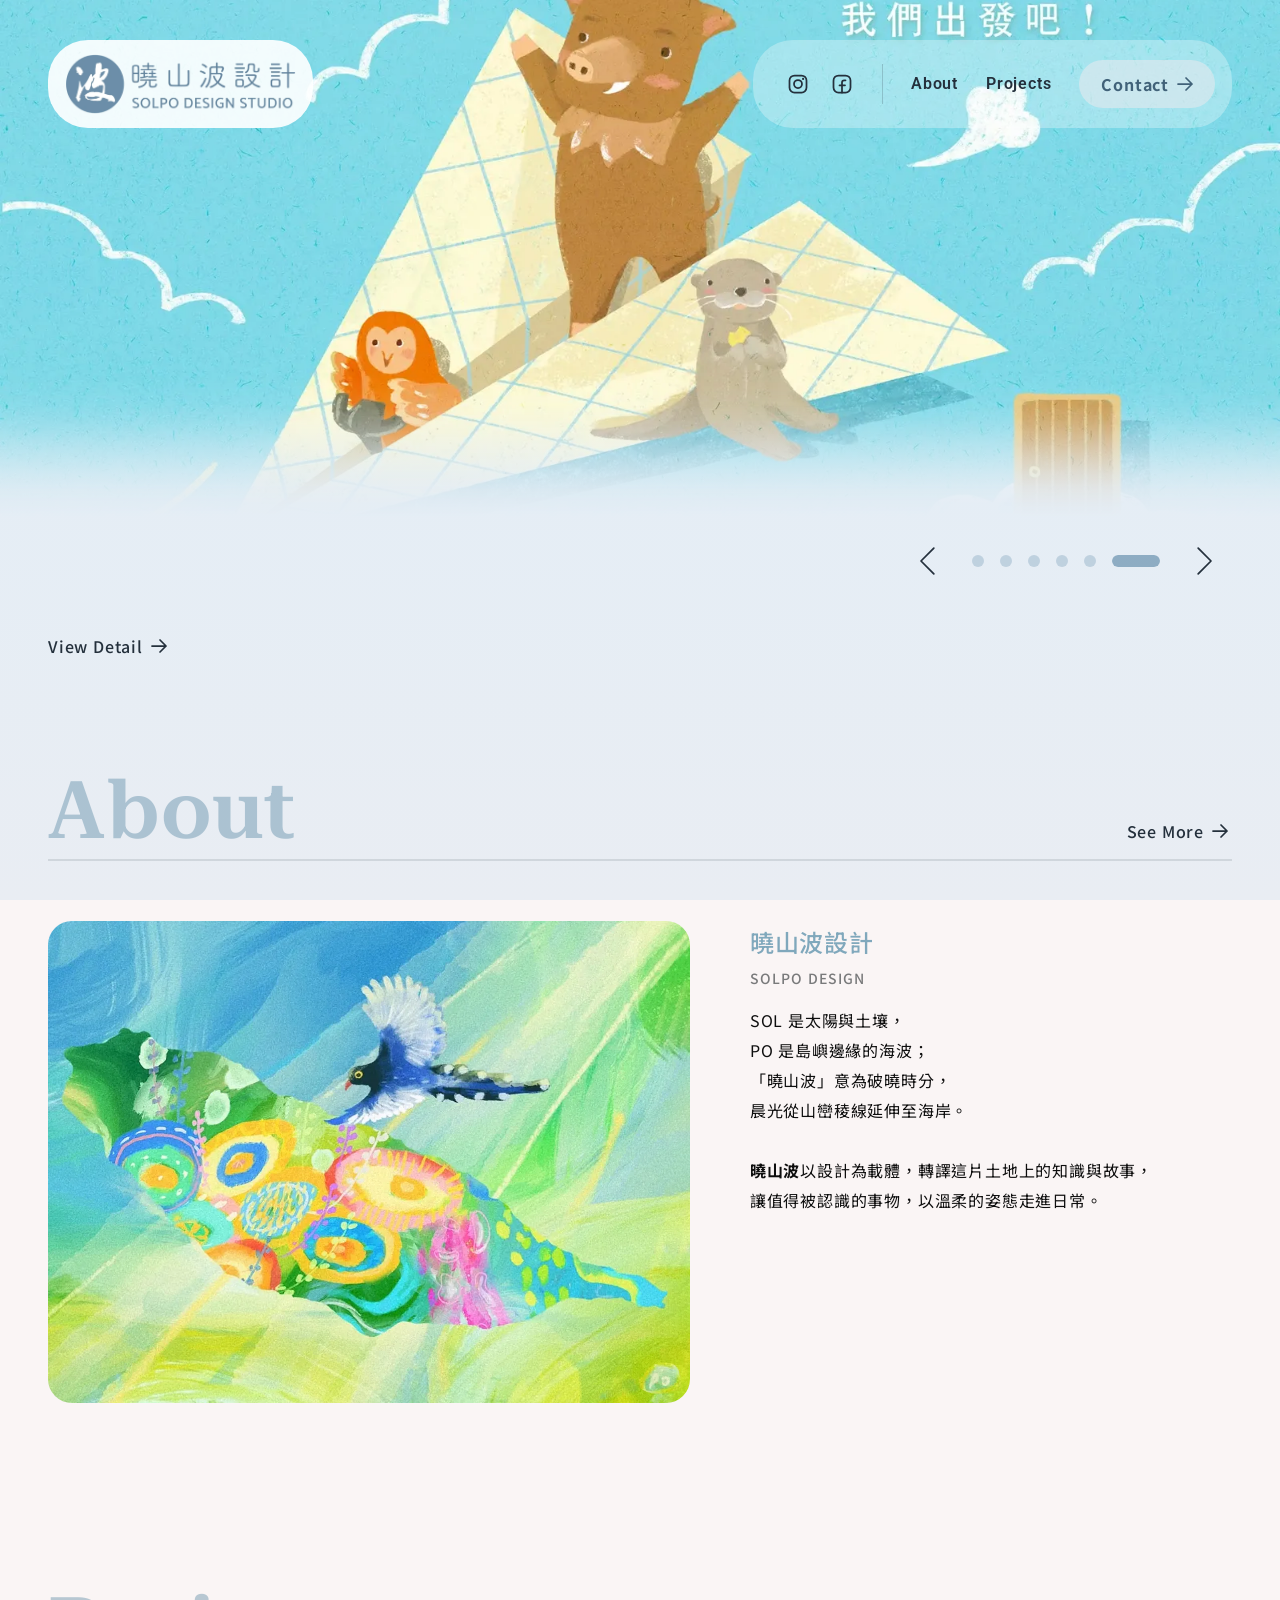
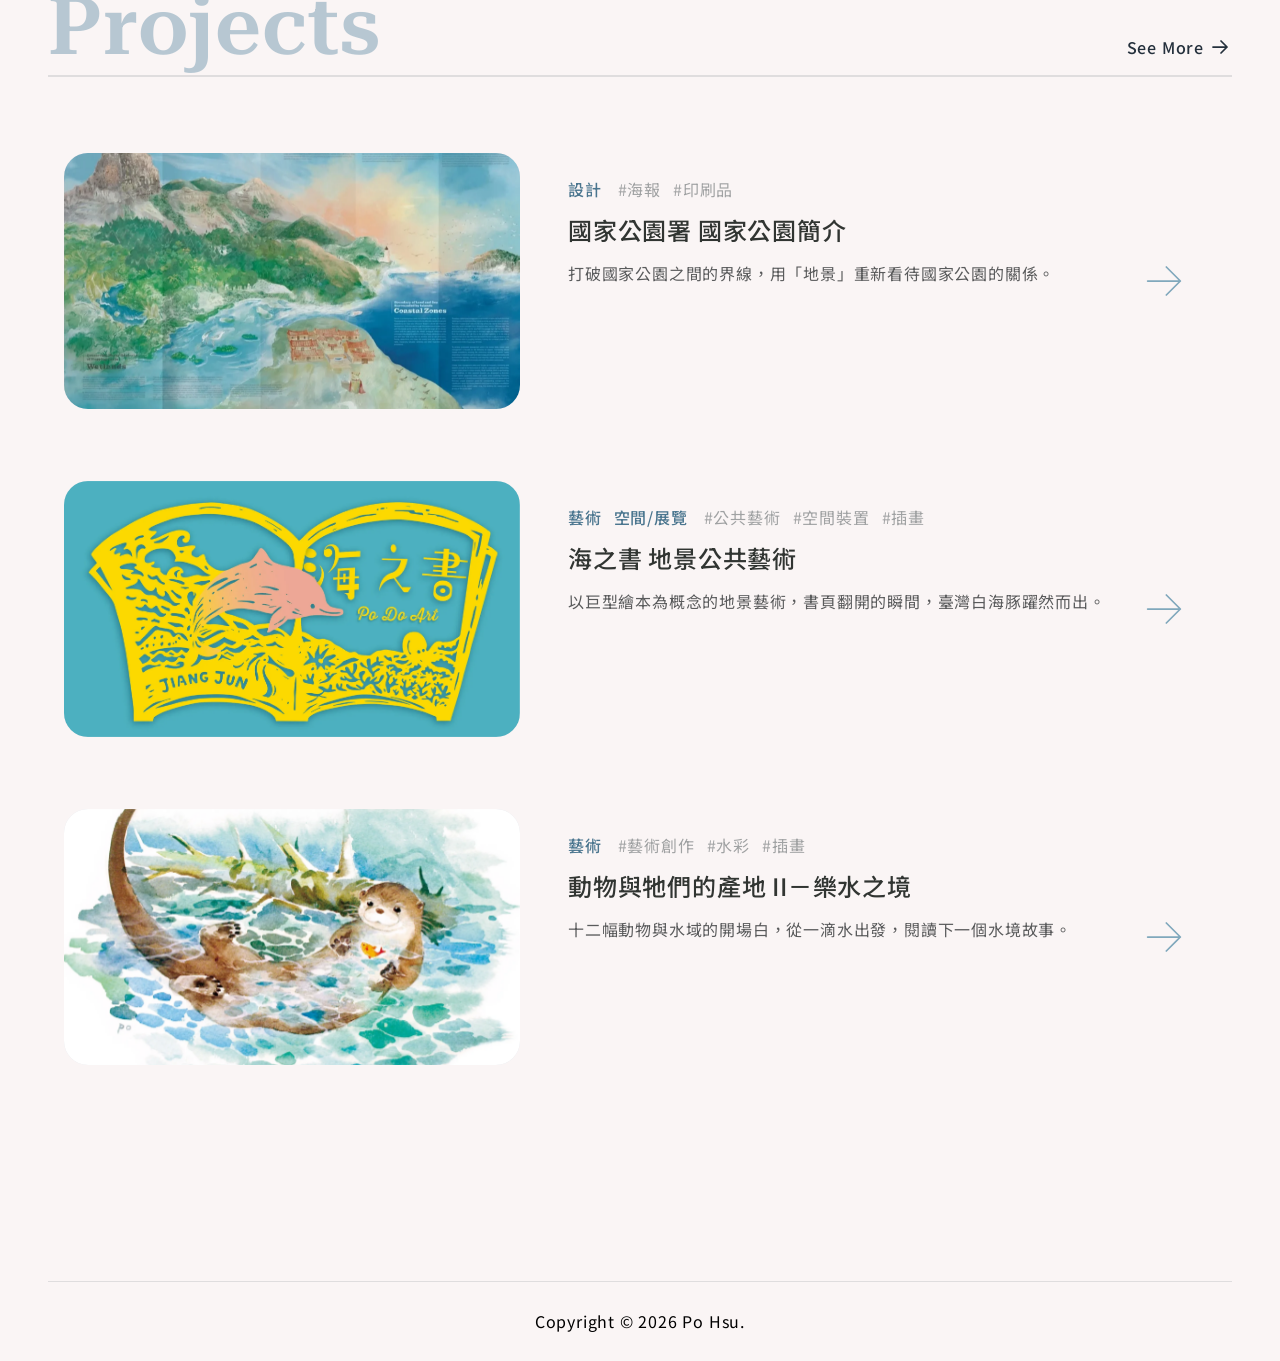
==== commit 8348df82: "首頁背景漸層改成跟 About 等頁一致（沖淡 55%） Co-Authored-By: Claude Opus 5.5 <noreply@anthropic.com> Claude-Session:" ====
--- a/index.html
+++ b/index.html
@@ -22,7 +22,7 @@
   <link rel="preconnect" href="https://fonts.googleapis.com">
   <link rel="preconnect" href="https://fonts.gstatic.com" crossorigin>
   <link href="https://fonts.googleapis.com/css2?family=Noto+Sans+TC:wght@400;500;700&family=Roboto:wght@600&family=Roboto+Serif:opsz,wght@8..144,600&display=swap" rel="stylesheet">
-  <link rel="stylesheet" href="css/main.css?v=20261024e">
+  <link rel="stylesheet" href="css/main.css?v=20261024f">
 </head>
 <body data-page="home">
 <!-- 頁面 Loader（動畫：Tail Spin，Sam Herbert svg-loaders，MIT License）-->
@@ -74,6 +74,6 @@
 <div data-slot="footer"></div>
 
 <script src="js/projects-data.js?v=20261019d"></script>
-<script src="js/main.js?v=20261024c"></script>
+<script src="js/main.js?v=20261024d"></script>
 </body>
 </html>
--- a/css/main.css
+++ b/css/main.css
@@ -7,8 +7,8 @@
 /* === 1. DESIGN TOKENS（對應 Figma variables）=== */
 :root {
   --n-50:  #faf5f5;
-  --bg-top:    #c2e1f7;   /* 背景：畫面上緣的顏色（js initBgScroll 會依捲動進度改寫） */
-  --bg-bottom: #d8e1ed;   /* 背景：畫面下緣的顏色（預設 = 頁面頂端時的值） */
+  --bg-top:    #e0eef8;   /* 背景：畫面上緣的顏色（js initBgScroll 會依捲動進度改寫） */
+  --bg-bottom: #e9edf3;   /* 背景：畫面下緣的顏色（預設 = 頁面頂端時的值） */
   --n-100: #e8eded;
   --n-200: #d9dcde;
   --n-300: #c3c6c7;
@@ -92,8 +92,7 @@
 @keyframes page-fade-in { from { opacity: 0; } to { opacity: 1; } }
 /* 背景：固定在畫面上的一層漸層，顏色跟著捲動進度慢慢從淡藍 → 淡粉 → 淺灰（js：initBgScroll）
    （用 fixed 的偽元素，iOS 不支援 background-attachment: fixed） */
-/* 各頁背景的初始值（js 載入前就要對，避免先閃一下別的顏色）：首頁原色、About／作品列表／Contact 沖淡、詳情頁單色 */
-body[data-page="about"], body[data-page="projects"], body[data-page="contact"] { --bg-top: #e0eef8; --bg-bottom: #e9edf3; }
+/* 各頁背景的初始值（js 載入前就要對，避免先閃一下別的顏色）：預設值 = 首頁／About／列表／Contact 的頁頂；詳情頁單色 */
 body[data-page="project"] { --bg-top: #f4f4f4; --bg-bottom: #f4f4f4; }
 body::before {
   content: ''; position: fixed; inset: 0; z-index: -1; pointer-events: none;
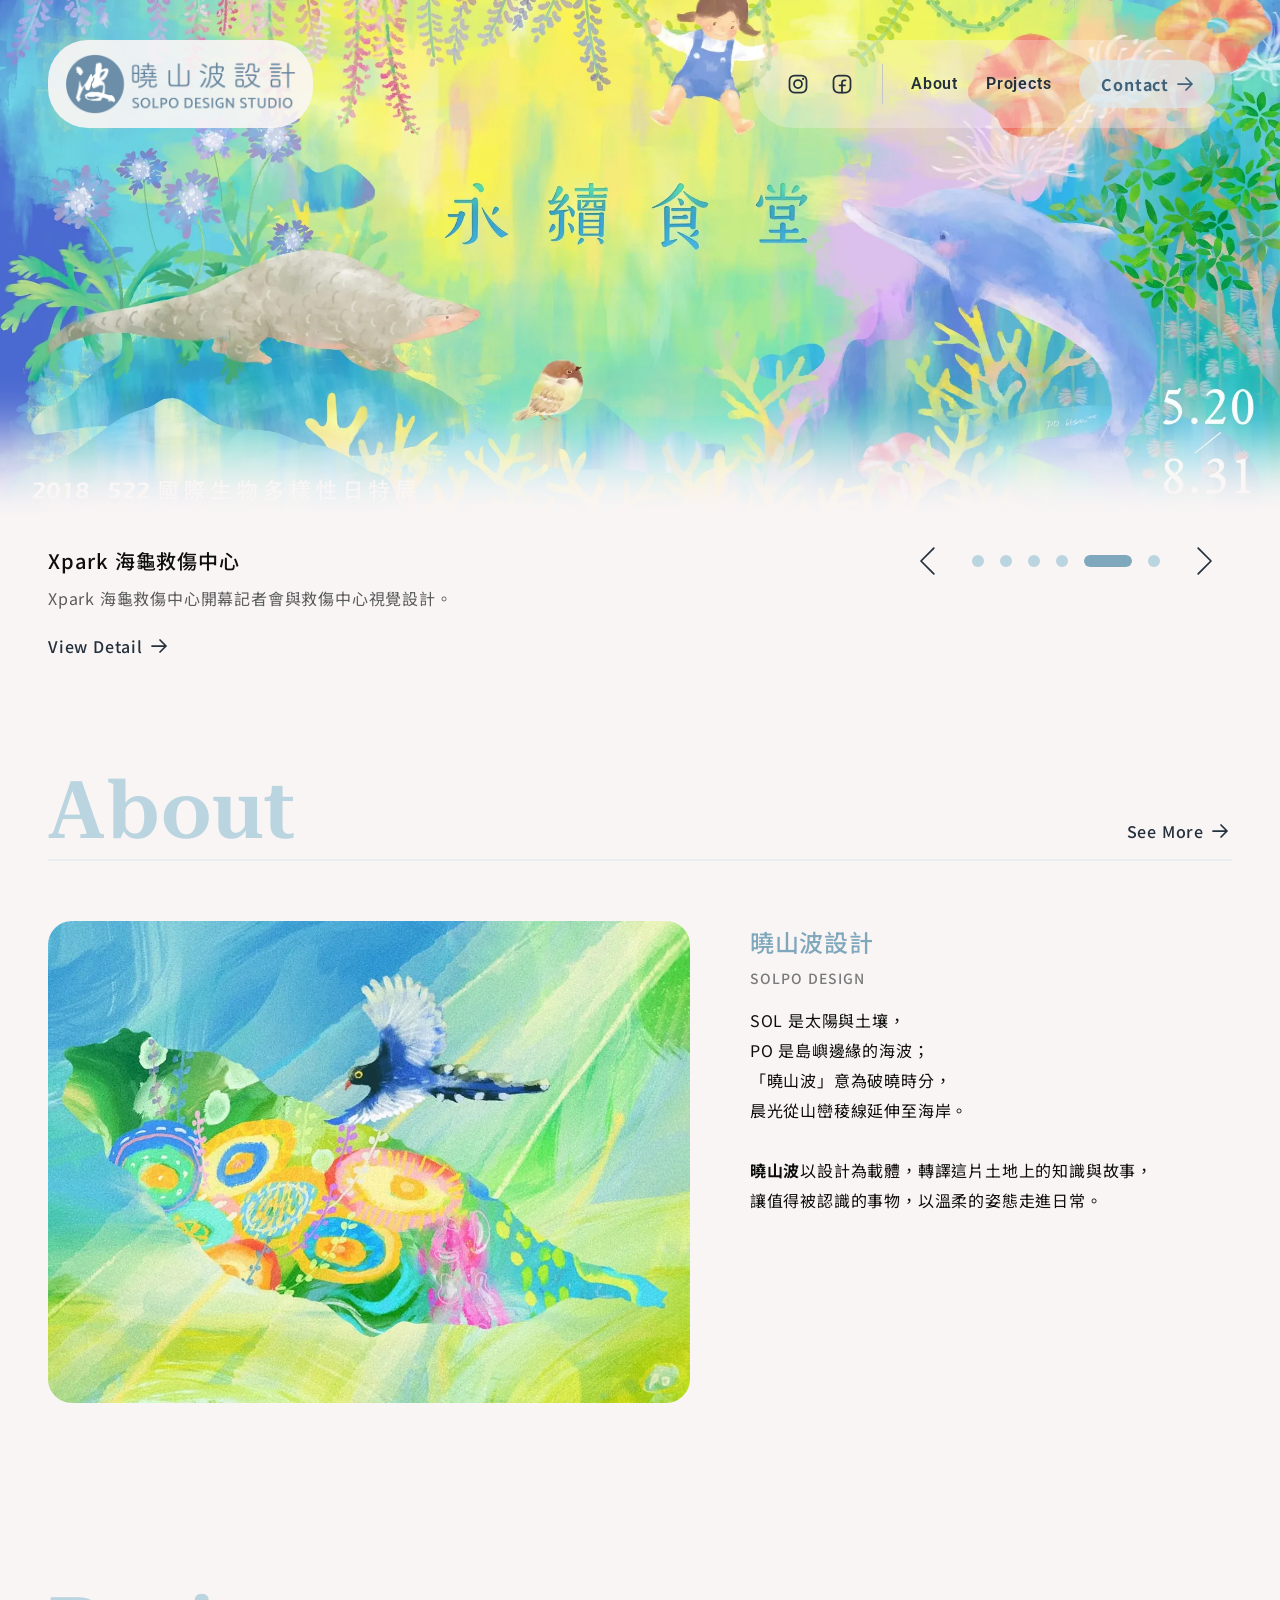
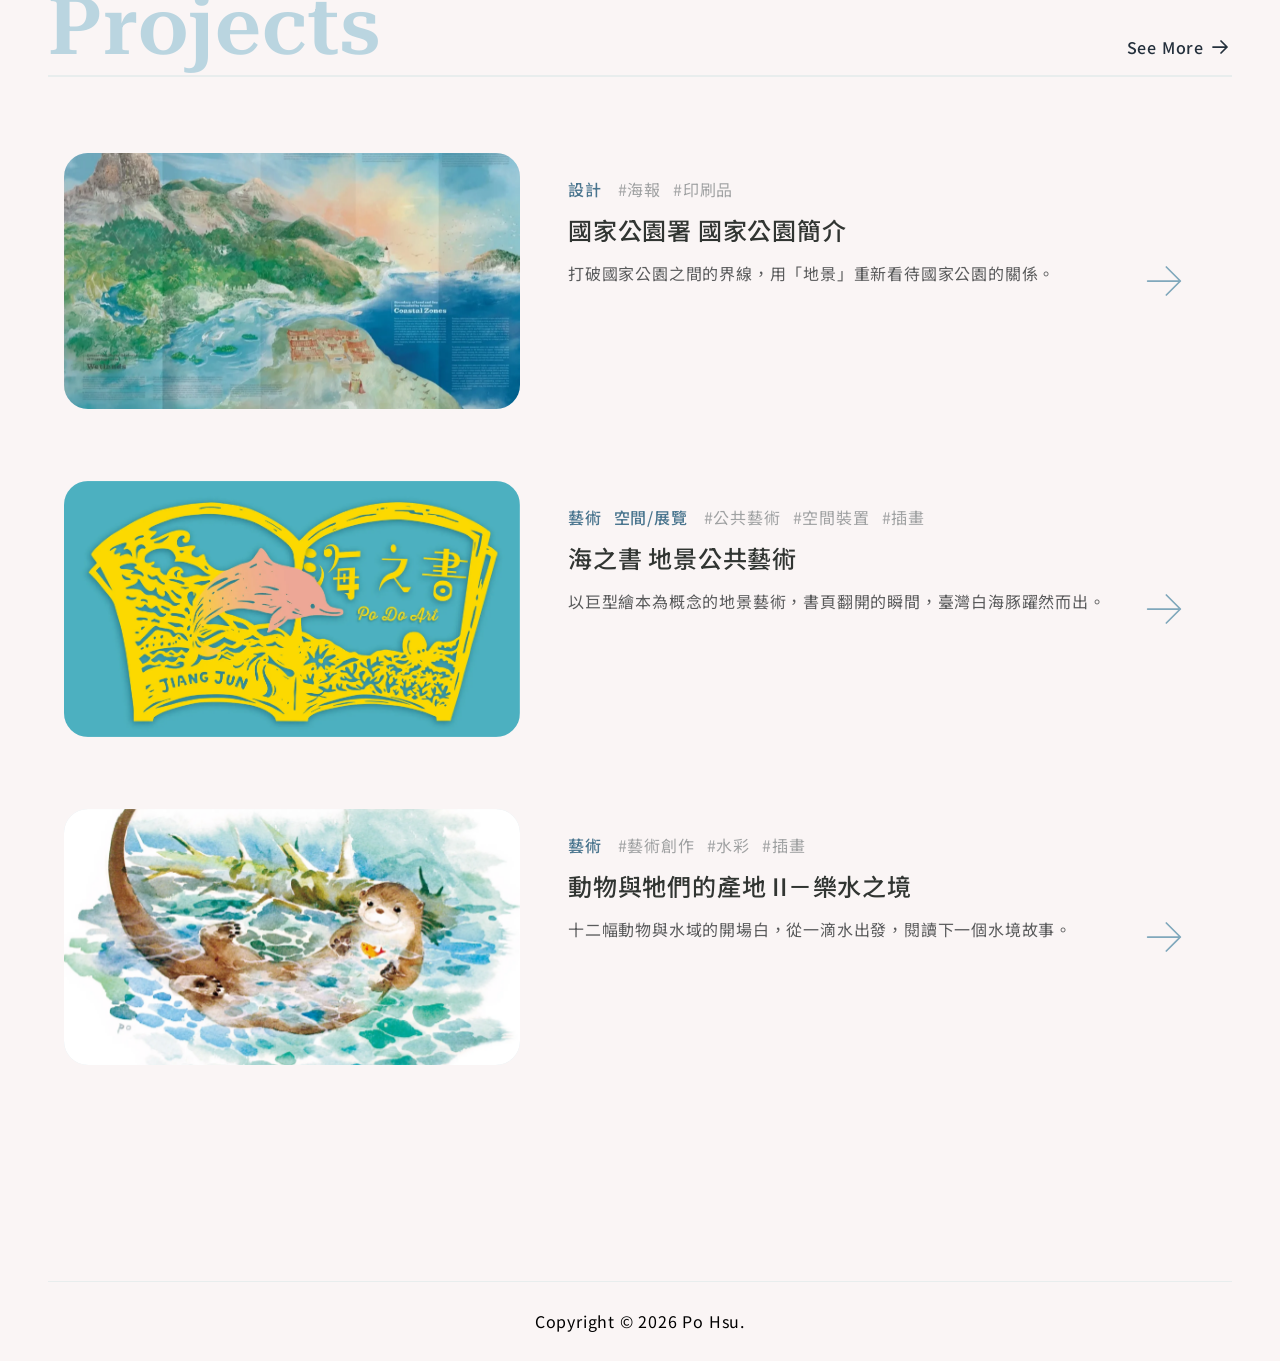
==== commit 0ab66a9c: "專案詳情頁圖片放大到 800px（內文、小標題、圖說維持 640px），水平置中 Co-Authored-By: Claude Opus 5.5 <noreply@anthropic.com> Cla" ====
--- a/index.html
+++ b/index.html
@@ -22,7 +22,7 @@
   <link rel="preconnect" href="https://fonts.googleapis.com">
   <link rel="preconnect" href="https://fonts.gstatic.com" crossorigin>
   <link href="https://fonts.googleapis.com/css2?family=Noto+Sans+TC:wght@400;500;700&family=Roboto:wght@600&family=Roboto+Serif:opsz,wght@8..144,600&display=swap" rel="stylesheet">
-  <link rel="stylesheet" href="css/main.css?v=20261024f">
+  <link rel="stylesheet" href="css/main.css?v=20261024g">
 </head>
 <body data-page="home">
 <!-- 頁面 Loader（動畫：Tail Spin，Sam Herbert svg-loaders，MIT License）-->
@@ -74,6 +74,6 @@
 <div data-slot="footer"></div>
 
 <script src="js/projects-data.js?v=20261019d"></script>
-<script src="js/main.js?v=20261024d"></script>
+<script src="js/main.js?v=20261023a"></script>
 </body>
 </html>
--- a/css/main.css
+++ b/css/main.css
@@ -7,8 +7,6 @@
 /* === 1. DESIGN TOKENS（對應 Figma variables）=== */
 :root {
   --n-50:  #faf5f5;
-  --bg-top:    #e0eef8;   /* 背景：畫面上緣的顏色（js initBgScroll 會依捲動進度改寫） */
-  --bg-bottom: #e9edf3;   /* 背景：畫面下緣的顏色（預設 = 頁面頂端時的值） */
   --n-100: #e8eded;
   --n-200: #d9dcde;
   --n-300: #c3c6c7;
@@ -22,19 +20,6 @@
   --n-10:  #313532;
   --white: #ffffff;
 
-  /* 透明度色階（2026-10-24，背景改成漸層後用）：按鈕底色、hover、分隔線、佔位底色都改用半透明，
-     不管底下是藍、粉、灰哪一段背景都融得進去。主色調比 P 色階飽和一點（P-500 #4b768f → #366e91），
-     因為半透明疊在淺色背景上會被沖淡 */
-  --a-50:  rgba(54, 110, 145, .07);   /* 取代 P-50：hover 淡底 */
-  --a-100: rgba(54, 110, 145, .12);   /* 取代 P-100：按下、圖片佔位底 */
-  --a-200: rgba(54, 110, 145, .22);   /* 取代 P-200：按鈕 hover、未選取的點 */
-  --a-300: rgba(54, 110, 145, .36);   /* 取代 P-300：主要按鈕、選取中、強調線 */
-  --a-400: rgba(54, 110, 145, .48);   /* 取代 P-400 */
-  --a-500: rgba(54, 110, 145, .6);    /* 取代 P-500 */
-  --line:   rgba(36, 48, 60, .12);    /* 取代 N-100 / #d9d9d9：分隔線、卡片外框 */
-  --line-2: rgba(36, 48, 60, .2);     /* 取代 N-200 / N-300 / #c9c9c9：輸入框外框、較明顯的線 */
-  --surface: rgba(255, 255, 255, .6); /* 取代 N-50 實色：返回鈕、回到頂端鈕、對話框等浮在背景上的元件 */
-
   --p-50:  #eaf5f9;
   --p-100: #dbe8ee;
   --p-200: #bad5e0;
@@ -83,21 +68,13 @@
   font-size: var(--fs-body);
   line-height: var(--lh-body);
   color: var(--n-950);
-  background: transparent;   /* 背景改由下面的 body::before 畫漸層 */
+  background: var(--n-50);
   overflow-x: hidden;
   overflow-x: clip;
   -webkit-font-smoothing: antialiased;
   animation: page-fade-in .2s ease-out;
 }
 @keyframes page-fade-in { from { opacity: 0; } to { opacity: 1; } }
-/* 背景：固定在畫面上的一層漸層，顏色跟著捲動進度慢慢從淡藍 → 淡粉 → 淺灰（js：initBgScroll）
-   （用 fixed 的偽元素，iOS 不支援 background-attachment: fixed） */
-/* 各頁背景的初始值（js 載入前就要對，避免先閃一下別的顏色）：預設值 = 首頁／About／列表／Contact 的頁頂；詳情頁單色 */
-body[data-page="project"] { --bg-top: #f4f4f4; --bg-bottom: #f4f4f4; }
-body::before {
-  content: ''; position: fixed; inset: 0; z-index: -1; pointer-events: none;
-  background: linear-gradient(to bottom, var(--bg-top) 0%, var(--bg-bottom) 100%);
-}
 img { display: block; max-width: 100%; }
 a { color: inherit; text-decoration: none; }
 ul { list-style: none; }
@@ -142,7 +119,7 @@
   align-items: center;
 }
 .glass {
-  background: rgba(255, 255, 255, .4);
+  background: rgba(250, 245, 245, .4);
   backdrop-filter: blur(30px);
   -webkit-backdrop-filter: blur(30px);
   border: 1px solid var(--white);
@@ -150,14 +127,14 @@
 /* Header 兩種狀態：在頁面頂端（首頁＝還在 Banner 上）只有淡淡白底、不模糊；
    往下捲離 Banner 後才加上毛玻璃，存在感隨情境出現 */
 .site-header .glass {
-  background: rgba(255, 255, 255, .3);
+  background: rgba(250, 245, 245, .3);
   border-color: transparent;   /* Header 色塊不要白邊 */
   backdrop-filter: none;
   -webkit-backdrop-filter: none;
   transition: background .3s ease, border-color .3s ease, backdrop-filter .3s ease, -webkit-backdrop-filter .3s ease;
 }
 .site-header.is-scrolled .glass {
-  background: rgba(255, 255, 255, .72);
+  background: rgba(250, 245, 245, .72);
   border-color: transparent;
   backdrop-filter: blur(30px);
   -webkit-backdrop-filter: blur(30px);
@@ -182,7 +159,7 @@
   padding: 0 16px 0 32px;
   border-radius: var(--radius-pill);
 }
-.header-divider { width: 1px; height: 40px; background: var(--line-2); }
+.header-divider { width: 1px; height: 40px; background: var(--n-300); }
 
 .sns-link { color: var(--p-950); display: flex; transition: color var(--t); }
 .sns-link .i { width: 24px; height: 24px; }
@@ -209,7 +186,7 @@
   gap: 4px;
   padding: 16px 24px;
   border-radius: var(--radius-pill);
-  background: var(--a-300);
+  background: var(--p-300);
   color: var(--p-950);
   font-weight: 700;
   font-size: 16px;
@@ -218,7 +195,7 @@
   filter: drop-shadow(0 0 6px rgba(36, 48, 60, .25));
   transition: background var(--t), gap var(--t);
 }
-.btn-primary:active, .btn-primary.is-pressed { background: var(--a-500); gap: 8px; }
+.btn-primary:active, .btn-primary.is-pressed { background: var(--p-500); gap: 8px; }
 .btn-primary:disabled { opacity: .3; cursor: default; }
 
 /* Hamburger（手機）*/
@@ -227,7 +204,7 @@
 /* Mobile menu（沿用作品集網站）*/
 .mobile-menu {
   position: fixed; inset: 0; z-index: 300;
-  background: rgba(255, 255, 255, .97);
+  background: rgba(250, 245, 245, .97);
   backdrop-filter: blur(20px);
   display: flex; flex-direction: column; align-items: center; justify-content: center;
   gap: 40px;
@@ -260,7 +237,7 @@
   transition: background var(--t), color var(--t), opacity var(--t);
 }
 .btn-icon .i { width: 56px; height: 56px; }
-.btn-icon:active:not(:disabled), .btn-icon.is-pressed { background: var(--a-300); }
+.btn-icon:active:not(:disabled), .btn-icon.is-pressed { background: var(--p-300); }
 .btn-icon:disabled { opacity: .3; cursor: default; }
 
 /* btn_text+icon_S（See More / Show Detail）
@@ -294,7 +271,7 @@
 }
 .btn-text-icon .icon-wrap .i { position: relative; width: 24px; height: 24px; }
 .btn-text-icon:active, .btn-text-icon.is-pressed { gap: 8px; }
-.btn-text-icon:active .icon-wrap::before, .btn-text-icon.is-pressed .icon-wrap::before { background: var(--a-300); transform: none; }
+.btn-text-icon:active .icon-wrap::before, .btn-text-icon.is-pressed .icon-wrap::before { background: var(--p-300); transform: none; }
 
 /* btn_Icon+Text（返回按鈕）*/
 .btn-back {
@@ -303,7 +280,7 @@
   gap: 4px;
   padding: 6px 16px 6px 6px;
   border-radius: var(--radius-pill);
-  background: var(--surface);
+  background: var(--n-50);
   font-weight: 500;
   font-size: 16px;          /* 跟 See More 按鈕同尺寸：文字 16px、icon 24px、hover 圓底 36px */
   line-height: 24px;
@@ -329,13 +306,13 @@
   z-index: 190;
   max-width: calc(100vw - var(--gutter) * 2);
   border: 1px solid rgba(255, 255, 255, .6);
-  background: rgba(255, 255, 255, .3);
+  background: rgba(250, 245, 245, .3);
   transition: gap var(--t), opacity .3s ease, transform .3s ease, top .35s var(--ease),
               background .3s ease, border-color .3s ease, backdrop-filter .3s ease, -webkit-backdrop-filter .3s ease;
 }
 /* 跟 Header 同步：離開頁面頂端後換成毛玻璃，浮在內容上也看得清楚 */
 .site-header.is-scrolled ~ main .btn-back.is-fixed {
-  background: rgba(255, 255, 255, .72);
+  background: rgba(250, 245, 245, .72);
   border-color: transparent;
   backdrop-filter: blur(30px);
   -webkit-backdrop-filter: blur(30px);
@@ -344,7 +321,7 @@
 /* 手機 Header 隱藏時，返回按鈕往上補位 */
 body.header-hidden .btn-back.is-fixed { top: var(--header-top); }
 .btn-back:active, .btn-back.is-pressed { gap: 8px; }
-.btn-back:active .icon-wrap, .btn-back.is-pressed .icon-wrap { background: var(--a-300); }
+.btn-back:active .icon-wrap, .btn-back.is-pressed .icon-wrap { background: var(--p-300); }
 
 /* btn_FilterChips */
 .chips { display: flex; flex-wrap: wrap; gap: 12px; }
@@ -352,7 +329,7 @@
   display: inline-flex;
   align-items: center;
   padding: 7px 15px;
-  border: 1px solid var(--a-300);
+  border: 1px solid var(--p-300);
   border-radius: 100px;
   font-weight: 500;
   font-size: 16px;
@@ -370,28 +347,28 @@
   transform: scale(.3) rotate(-30deg);
   transition: width .3s var(--ease), margin .3s var(--ease), opacity .2s ease, transform .35s cubic-bezier(.34, 1.56, .64, 1);
 }
-.chip.is-selected { background: var(--a-200); }
+.chip.is-selected { background: var(--p-200); }
 .chip.is-selected .i { width: 24px; margin-left: 2px; opacity: 1; transform: none; transition-delay: 0s, 0s, .05s, .05s; }
-.chip:active, .chip.is-pressed { background: var(--a-200); }
-.chip.is-selected:active, .chip.is-selected.is-pressed { background: var(--a-400); }
+.chip:active, .chip.is-pressed { background: var(--p-200); }
+.chip.is-selected:active, .chip.is-selected.is-pressed { background: var(--p-400); }
 
 /* hover 只給有游標的裝置（避免手機 hover 卡住）*/
 @media (hover: hover) {
   .sns-link:hover, .text-btn:hover { color: var(--p-300); }
-  .btn-primary:hover { background: var(--a-400); gap: 8px; }
-  .btn-primary:active { background: var(--a-500); }
-  .btn-icon:hover:not(:disabled) { background: var(--a-200); }
-  .btn-icon:active:not(:disabled) { background: var(--a-300); }
+  .btn-primary:hover { background: var(--p-400); gap: 8px; }
+  .btn-primary:active { background: var(--p-500); }
+  .btn-icon:hover:not(:disabled) { background: var(--p-200); }
+  .btn-icon:active:not(:disabled) { background: var(--p-300); }
   .btn-text-icon:hover { gap: 8px; }
-  .btn-text-icon:hover .icon-wrap::before { background: var(--a-200); transform: none; }
-  .btn-text-icon:active .icon-wrap::before { background: var(--a-300); }
+  .btn-text-icon:hover .icon-wrap::before { background: var(--p-200); transform: none; }
+  .btn-text-icon:active .icon-wrap::before { background: var(--p-300); }
   .btn-back:hover { gap: 8px; }
-  .btn-back:hover .icon-wrap { background: var(--a-200); }
-  .btn-back:active .icon-wrap { background: var(--a-300); }
-  .chip:hover { background: var(--a-50); }
-  .chip:active { background: var(--a-200); }
-  .chip.is-selected:hover { background: var(--a-300); }
-  .chip.is-selected:active { background: var(--a-400); }
+  .btn-back:hover .icon-wrap { background: var(--p-200); }
+  .btn-back:active .icon-wrap { background: var(--p-300); }
+  .chip:hover { background: var(--p-50); }
+  .chip:active { background: var(--p-200); }
+  .chip.is-selected:hover { background: var(--p-300); }
+  .chip.is-selected:active { background: var(--p-400); }
 }
 
 /* === 6. TITLE BAR === */
@@ -401,14 +378,14 @@
   justify-content: space-between;
   gap: 16px;
   padding-bottom: 16px;
-  border-bottom: 2px solid var(--line);
+  border-bottom: 2px solid var(--n-100);
 }
 .title-bar h2 {
   font-family: var(--font-serif);
   font-weight: 600;
   font-size: var(--fs-display);
   line-height: 1.2;
-  color: rgba(54, 110, 145, .34);   /* 原本 P-200 實色：疊在淡藍背景上會消失，改成半透明，在藍、粉、灰背景上都比背景深一階 */
+  color: var(--p-200);
 }
 /* 標題旁有 See More 時：標題往下移，讓文字基線跟 See More 對齊；按鈕與分隔線位置不變，
    標題的字尾（j、g 等）可以蓋到分隔線。
@@ -418,7 +395,7 @@
 /* === 7. PLACEHOLDER（Pic_Fake：之後要補圖的位置）=== */
 .pic-fake {
   position: relative;
-  background: var(--a-200);
+  background: var(--p-200);
   border-radius: var(--radius-img);
   overflow: hidden;
 }
@@ -447,7 +424,7 @@
   position: relative;
   height: clamp(536px, calc(47.92vw - 24px), 896px);
   overflow: hidden;
-  background: var(--a-100);
+  background: var(--p-100);
 }
 .hero-slide {
   position: absolute; inset: 0;
@@ -475,7 +452,7 @@
   max-width: 100%;
   padding: 32px 36px 26px;
   border-radius: var(--radius-pill);
-  background: rgba(255, 255, 255, .65);
+  background: rgba(250, 245, 245, .65);
   border: 1px solid var(--white);
   display: flex; flex-direction: column;
 }
@@ -514,19 +491,19 @@
 .hero-dot {
   width: 12px; height: 12px;
   border-radius: 1000px;
-  background: var(--a-200);
+  background: var(--p-200);
   transition: width .3s var(--ease), background .3s;
 }
-.hero-dot.is-active { width: 48px; background: var(--a-300); }
+.hero-dot.is-active { width: 48px; background: var(--p-300); }
 
 /* 自動輪播時：目前的色塊條變成進度條（底色 P-200，P-300 從左填滿）*/
 .hero.is-autoplay .hero-dot { position: relative; overflow: hidden; }
-.hero.is-autoplay .hero-dot.is-active { background: var(--a-200); }
+.hero.is-autoplay .hero-dot.is-active { background: var(--p-200); }
 .hero.is-autoplay .hero-dot.is-active::after {
   content: '';
   position: absolute; inset: 0;
   border-radius: inherit;
-  background: var(--a-300);
+  background: var(--p-300);
   transform-origin: left center;
   animation: hero-progress var(--hero-duration, 6s) linear forwards;
 }
@@ -546,7 +523,7 @@
   align-items: start;
 }
 .block-info .pic-fake { aspect-ratio: 4 / 3; }
-.block-info-img { display: block; width: 100%; height: auto; aspect-ratio: 4 / 3; object-fit: cover; border-radius: var(--radius-img); background: var(--a-100); }
+.block-info-img { display: block; width: 100%; height: auto; aspect-ratio: 4 / 3; object-fit: cover; border-radius: var(--radius-img); background: var(--p-100); }
 .block-info-text p { font-size: var(--fs-body); line-height: var(--lh-body); }
 .block-info-text p + p { margin-top: var(--lh-body); }
 
@@ -589,7 +566,7 @@
 .card-img {
   border-radius: var(--radius-img);
   overflow: hidden;
-  background: var(--a-100);
+  background: var(--p-100);
 }
 .card-img img { width: 100%; height: 100%; object-fit: cover; transform: scale(var(--zoom, 1)); transition: transform .5s var(--ease); }
 .card-tags {
@@ -613,15 +590,15 @@
 
 /* hover / press（Figma：Hover = P-50 底、P-200 圓；Press = P-100 底、P-300 圓）*/
 .card-h:active, .card-h.is-pressed,
-.card-v:active, .card-v.is-pressed { background: var(--a-100); }
+.card-v:active, .card-v.is-pressed { background: var(--p-100); }
 .card-h:active .card-arrow, .card-h.is-pressed .card-arrow,
-.card-v:active .card-arrow, .card-v.is-pressed .card-arrow { background: var(--a-300); color: var(--p-950); }
+.card-v:active .card-arrow, .card-v.is-pressed .card-arrow { background: var(--p-300); color: var(--p-950); }
 @media (hover: hover) {
-  .card-h:hover, .card-v:hover { background: var(--a-50); }
-  .card-h:hover .card-arrow, .card-v:hover .card-arrow { background: var(--a-200); color: var(--p-950); }
+  .card-h:hover, .card-v:hover { background: var(--p-50); }
+  .card-h:hover .card-arrow, .card-v:hover .card-arrow { background: var(--p-200); color: var(--p-950); }
   .card-h:hover .card-img img, .card-v:hover .card-img img { transform: scale(calc(var(--zoom, 1) * 1.03)); }
-  .card-h:active, .card-v:active { background: var(--a-100); }
-  .card-h:active .card-arrow, .card-v:active .card-arrow { background: var(--a-300); }
+  .card-h:active, .card-v:active { background: var(--p-100); }
+  .card-h:active .card-arrow, .card-v:active .card-arrow { background: var(--p-300); }
 }
 
 /* === 11. CARD — card_projects_v（Projects 頁）=== */
@@ -671,10 +648,10 @@
   width: 16px; height: 16px; flex-shrink: 0;
   margin-top: 36px;
   border-radius: 50%;
-  border: 2px solid var(--a-300);
-  background: var(--surface);
-}
-.process-line { width: 2px; flex: 1; margin-top: 6px; background: var(--line); }
+  border: 2px solid var(--p-300);
+  background: var(--n-50);
+}
+.process-line { width: 2px; flex: 1; margin-top: 6px; background: var(--n-100); }
 .process-item:last-child .process-line { display: none; }
 /* JS 會用 .process-card-slot 包住卡片，做按壓 3D 互動（見 main.js initProcessTilt）*/
 .process-card-slot { perspective: 1000px; min-width: 0; }
@@ -686,7 +663,7 @@
 .process-card {
   margin: 12px 0 12px 16px;
   padding: 24px 32px;
-  border: 1px solid var(--line);
+  border: 1px solid var(--n-100);
   border-radius: var(--radius-img);
   background: rgba(255, 255, 255, .4);
 }
@@ -697,7 +674,7 @@
 .process-output { margin-top: 12px; font-size: 14px; line-height: 25.3px; color: var(--n-500); }
 .process-output span {
   display: inline-block; margin-right: 8px; padding: 0 8px;
-  border-radius: 100px; background: var(--a-50); color: var(--p-500);
+  border-radius: 100px; background: var(--p-50); color: var(--p-500);
 }
 .service-grid {
   display: grid;
@@ -710,7 +687,7 @@
 .service-icon {
   aspect-ratio: 1;
   border-radius: var(--radius-img);
-  background: var(--a-50);
+  background: var(--p-50);
   color: var(--p-500);
   display: flex; align-items: center; justify-content: center;
 }
@@ -804,10 +781,10 @@
 /* 垂直進度條：目前這段的格子往下拉長 */
 .info-progress span {
   width: 12px; height: 12px; border-radius: 1000px;
-  background: var(--a-200);
+  background: var(--p-200);
   transition: height .3s var(--ease), background .3s;
 }
-.info-progress span.is-active { height: 48px; background: var(--a-300); }
+.info-progress span.is-active { height: 48px; background: var(--p-300); }
 .info-block h3, .block-info-text h3 {   /* 首頁 About 的「曉山波設計 SOLPO DESIGN」沿用 About 頁 Info 的標題樣式 */
   font-weight: 500; font-size: var(--fs-title2); line-height: var(--lh-title2);
   color: var(--p-300);
@@ -822,7 +799,7 @@
   aspect-ratio: 1296 / 728;
   border-radius: var(--radius-img);
   overflow: hidden;
-  background: var(--a-100);
+  background: var(--p-100);
 }
 .detail-hero img { width: 100%; height: 100%; object-fit: cover; transform: scale(var(--zoom, 1)); }
 .detail-hero img.is-tall { object-position: center top; }   /* 直式長圖（例如網頁設計）大圖區顯示最上方 */
@@ -845,8 +822,8 @@
 }
 .detail-meta { margin-top: 16px; font-size: 16px; line-height: 30px; color: var(--n-10); }
 .detail-tags { color: var(--n-400); }   /* 標籤次要，跟卡片上的 # 標籤同色 */
-.detail-meta-sep { display: inline-block; width: 1px; height: 14px; margin: 0 12px; background: var(--line-2); vertical-align: -1px; }
-.detail-divider { margin: 40px 0; height: 1px; background: var(--line); }
+.detail-meta-sep { display: inline-block; width: 1px; height: 14px; margin: 0 12px; background: #c9c9c9; vertical-align: -1px; }
+.detail-divider { margin: 40px 0; height: 1px; background: #d9d9d9; }
 .detail-desc { font-size: var(--fs-body); line-height: var(--lh-body); color: var(--n-10); }
 .detail-desc p { white-space: pre-line; }   /* 資料裡的 \n 顯示為換行（保留 Behance 原本的斷行） */
 .detail-desc p + p { margin-top: var(--lh-body); }   /* 段落間距跟首頁一致：空一行 */
@@ -854,7 +831,7 @@
 .detail-list li { position: relative; padding-left: 16px; }
 .detail-list li::before {
   content: ''; position: absolute; left: 2px; top: 10px;
-  width: 5px; height: 5px; border-radius: 50%; background: var(--a-300);
+  width: 5px; height: 5px; border-radius: 50%; background: var(--p-300);
 }
 .detail-images { margin-top: 40px; display: flex; flex-direction: column; gap: 40px;
   /* 圖片比內文寬：內文維持 640px（一行不要太長），圖片放大到 800px，兩者都水平置中（2026-10-24）
@@ -866,7 +843,7 @@
 .detail-images img {
   width: 100%; height: auto;
   border-radius: var(--radius-img);
-  background: var(--a-100);
+  background: var(--p-100);
 }
 .detail-figure { margin: 0; }
 .detail-figure.has-heading:not(:first-child) { margin-top: 24px; }
@@ -896,7 +873,7 @@
   cursor: image-set(url(../assets/cursor-add.png?v=6) 1x, url(../assets/cursor-add@2x.png?v=6) 2x) 16 16, zoom-in;
 }
 .zoomable img { transition: transform .4s var(--ease), filter .2s; }
-.zoomable:focus-visible { outline: 3px solid var(--a-300); outline-offset: 4px; }
+.zoomable:focus-visible { outline: 3px solid var(--p-300); outline-offset: 4px; }
 .zoomable:active img, .zoomable.is-pressed img { filter: brightness(.94); }
 @media (hover: hover) { .zoomable:hover img { transform: scale(1.02); } }
 
@@ -944,7 +921,7 @@
 @media (hover: hover) { .lightbox-close:hover { background: var(--p-200); } }
 .lightbox-close .i { width: 32px !important; height: 32px !important; }
 /* 或許你也想看看（詳情頁最下方，橫式專案卡片 ×3）*/
-.related { margin-top: 160px; padding-top: 40px; border-top: 2px solid var(--line); }
+.related { margin-top: 160px; padding-top: 40px; border-top: 2px solid var(--n-100); }
 .related-title {
   font-weight: 500; font-size: var(--fs-title2); line-height: var(--lh-title2);
   color: var(--p-300);
@@ -985,7 +962,7 @@
 }
 .site-footer .container {
   height: 80px;
-  border-top: 1px solid var(--line);
+  border-top: 1px solid var(--n-100);
   display: flex; align-items: center; justify-content: center;
   font-size: 16px; line-height: 24px; color: #000;
 }
@@ -1005,7 +982,7 @@
   width: 480px; max-width: calc(100vw - 32px);
   padding: 56px 64px;
   border-radius: var(--radius-pill);
-  background: rgba(255, 255, 255, .92); backdrop-filter: blur(20px); -webkit-backdrop-filter: blur(20px);   /* 對話框要看得清楚，幾乎不透明 */
+  background: var(--n-50);
   border: 1px solid var(--white);
   box-shadow: 0 16px 56px rgba(36, 48, 60, .16);
   display: flex; flex-direction: column; align-items: center;
@@ -1042,10 +1019,10 @@
 .copy-btn.is-copied { color: var(--p-500); }
 .copy-btn.is-copied .copy-icon { display: none; }
 .copy-btn.is-copied .copy-done { display: flex; }
-.copy-btn:active, .copy-btn.is-pressed { background: var(--a-200); }
+.copy-btn:active, .copy-btn.is-pressed { background: var(--p-200); }
 @media (hover: hover) {
-  .copy-btn:hover { background: var(--a-50); color: var(--p-500); }
-  .copy-btn:active { background: var(--a-200); }
+  .copy-btn:hover { background: var(--p-50); color: var(--p-500); }
+  .copy-btn:active { background: var(--p-200); }
 }
 .copy-tip {
   position: absolute; left: 100%; top: 50%;
@@ -1241,7 +1218,7 @@
 
 /* === About：Selected Works 經歷 === */
 .about-works { margin-top: 160px; }
-.works-group { display: grid; grid-template-columns: 240px 1fr; gap: 0 48px; padding: 40px 0; border-bottom: 1px solid var(--line); }
+.works-group { display: grid; grid-template-columns: 240px 1fr; gap: 0 48px; padding: 40px 0; border-bottom: 1px solid var(--n-100); }
 .works-group:first-child { padding-top: 0; }
 .works-label { display: flex; flex-direction: column; gap: 4px; }
 .works-label .zh { font-size: var(--fs-title2); line-height: var(--lh-title2); font-weight: 500; color: var(--p-300); }
@@ -1268,11 +1245,11 @@
 }
 
 /* === About：Info（單張圖＋文字）=== */
-.info-img { display: block; width: 100%; height: auto; border-radius: var(--radius-img); background: var(--a-100); }
+.info-img { display: block; width: 100%; height: auto; border-radius: var(--radius-img); background: var(--p-100); }
 .info-block h3 .en, .block-info-text h3 .en { display: block; margin-top: 4px; font-size: 14px; line-height: 22px; letter-spacing: .08em; color: var(--n-500); }
 .info-block p.info-motto {   /* 引言樣式：左側品牌色細線＋深色文字，避免被誤認為連結 */
   margin-top: 40px; padding: 4px 0 4px 20px;
-  border-left: 3px solid var(--a-300);
+  border-left: 3px solid var(--p-300);
   font-size: 20px; line-height: 36.8px; font-weight: 500; color: var(--p-950);
 }
 @media (max-width: 600px) { .info-block p.info-motto { margin-top: 32px; padding-left: 16px; font-size: 17px; line-height: 32.2px; } }
@@ -1319,7 +1296,7 @@
 .contact-form {
   display: flex; flex-direction: column; gap: 24px;
   padding: 40px;
-  border: 1px solid var(--line);
+  border: 1px solid var(--n-100);
   border-radius: var(--radius-img);
   background: rgba(255, 255, 255, .4);
 }
@@ -1330,13 +1307,13 @@
   font-style: normal; font-weight: 400; font-size: 12px; line-height: 20px;
   padding: 0 8px; border-radius: 100px;
 }
-.form-label em { background: var(--a-50); color: var(--p-500); }
-.form-optional { background: var(--line); color: var(--n-500); }
+.form-label em { background: var(--p-50); color: var(--p-500); }
+.form-optional { background: var(--n-100); color: var(--n-500); }
 .contact-form input, .contact-form select, .contact-form textarea {
   width: 100%;
   font: inherit; font-size: 16px; line-height: 24px; color: var(--n-950);
   padding: 13px 16px;
-  border: 1px solid var(--line-2);
+  border: 1px solid var(--n-200);
   border-radius: 16px;
   background: rgba(255, 255, 255, .75);
   transition: border-color var(--t), box-shadow var(--t), background var(--t);
@@ -1345,16 +1322,16 @@
 .contact-form textarea { resize: vertical; min-height: 140px; }
 .contact-form ::placeholder { color: var(--n-400); }
 .contact-form input:focus, .contact-form select:focus, .contact-form textarea:focus {
-  outline: none; border-color: var(--a-300); background: #fff;
-  box-shadow: 0 0 0 4px var(--a-100);
-}
-@media (hover: hover) { .contact-form input:hover, .contact-form select:hover, .contact-form textarea:hover { border-color: var(--a-200); } }
+  outline: none; border-color: var(--p-300); background: #fff;
+  box-shadow: 0 0 0 4px var(--p-100);
+}
+@media (hover: hover) { .contact-form input:hover, .contact-form select:hover, .contact-form textarea:hover { border-color: var(--p-200); } }
 .form-select { position: relative; }
 .select-trigger {
   display: flex; align-items: center; width: 100%;
   font: inherit; font-size: 16px; line-height: 24px; color: var(--n-950); text-align: left;
   padding: 13px 48px 13px 16px;
-  border: 1px solid var(--line-2); border-radius: 16px;
+  border: 1px solid var(--n-200); border-radius: 16px;
   background: rgba(255, 255, 255, .75);
   cursor: pointer;
   transition: border-color var(--t), box-shadow var(--t), background var(--t);
@@ -1367,14 +1344,14 @@
 }
 .form-select.is-open .select-trigger::after { transform: rotate(-135deg); margin-top: -1px; }
 .select-trigger:focus-visible, .form-select.is-open .select-trigger {
-  outline: none; border-color: var(--a-300); background: #fff; box-shadow: 0 0 0 4px var(--a-100);
-}
-@media (hover: hover) { .select-trigger:hover { border-color: var(--a-200); } }
+  outline: none; border-color: var(--p-300); background: #fff; box-shadow: 0 0 0 4px var(--p-100);
+}
+@media (hover: hover) { .select-trigger:hover { border-color: var(--p-200); } }
 .select-list {
   list-style: none;
   position: absolute; left: 0; right: 0; top: calc(100% + 8px); z-index: 20;
   padding: 8px;
-  border: 1px solid var(--line); border-radius: 16px;
+  border: 1px solid var(--n-100); border-radius: 16px;
   background: #fff;
   box-shadow: 0 12px 32px rgba(36, 48, 60, .12);
   opacity: 0; transform: translateY(-6px); pointer-events: none; visibility: hidden;
@@ -1387,11 +1364,11 @@
   font-size: 16px; line-height: 24px; color: var(--n-10);
   cursor: pointer; transition: background var(--t), color var(--t);
 }
-.select-list [role="option"].is-active { background: var(--a-50); color: var(--p-500); }
+.select-list [role="option"].is-active { background: var(--p-50); color: var(--p-500); }
 .select-list [role="option"][aria-selected="true"] { color: var(--p-500); font-weight: 500; }
 .select-list [role="option"][aria-selected="true"]::after {
   content: ''; position: absolute; right: 16px; top: 50%; width: 5px; height: 10px; margin-top: -7px;
-  border-right: 1.75px solid var(--a-500); border-bottom: 1.75px solid var(--a-500); transform: rotate(45deg);
+  border-right: 1.75px solid var(--p-500); border-bottom: 1.75px solid var(--p-500); transform: rotate(45deg);
 }
 .form-error { min-height: 0; font-size: 14px; line-height: 20px; color: #b4574a; }
 .form-error:empty { display: none; }
@@ -1435,20 +1412,17 @@
 .hero--below { --hb-fs: 20px; --hb-lh: 32px; }
 /* 圖片高度比原本矮 72px，讓第一個畫面就看得到下方的 Show Detail */
 @media (min-width: 601px) { .hero--below .hero-viewport { height: clamp(464px, calc(47.92vw - 96px), 824px); } }
-/* 圖片底部淡出，消除圖片與下方說明之間的硬邊；多段色標模擬 ease 曲線，避免色帶。
-   背景改成漸層後（2026-10-24），不能再疊一層「N-50 色塊」，改用 mask 讓圖片本身變透明，透出底下的背景 */
-.hero--below .hero-viewport {
-  --fade-h: 140px;
-  -webkit-mask-image: linear-gradient(to top, transparent 0, rgba(0,0,0,.03) calc(var(--fade-h) * .1), rgba(0,0,0,.09) calc(var(--fade-h) * .2),
-    rgba(0,0,0,.19) calc(var(--fade-h) * .3), rgba(0,0,0,.32) calc(var(--fade-h) * .4), rgba(0,0,0,.47) calc(var(--fade-h) * .5),
-    rgba(0,0,0,.63) calc(var(--fade-h) * .6), rgba(0,0,0,.78) calc(var(--fade-h) * .7), rgba(0,0,0,.9) calc(var(--fade-h) * .8),
-    rgba(0,0,0,.97) calc(var(--fade-h) * .9), #000 var(--fade-h));
-          mask-image: linear-gradient(to top, transparent 0, rgba(0,0,0,.03) calc(var(--fade-h) * .1), rgba(0,0,0,.09) calc(var(--fade-h) * .2),
-    rgba(0,0,0,.19) calc(var(--fade-h) * .3), rgba(0,0,0,.32) calc(var(--fade-h) * .4), rgba(0,0,0,.47) calc(var(--fade-h) * .5),
-    rgba(0,0,0,.63) calc(var(--fade-h) * .6), rgba(0,0,0,.78) calc(var(--fade-h) * .7), rgba(0,0,0,.9) calc(var(--fade-h) * .8),
-    rgba(0,0,0,.97) calc(var(--fade-h) * .9), #000 var(--fade-h));
-}
-@media (max-width: 600px) { .hero--below .hero-viewport { --fade-h: 96px; } }
+/* 圖片底部淡成背景色（N-50），消除圖片與下方說明之間的硬邊；多段色標模擬 ease 曲線，避免色帶 */
+.hero--below .hero-viewport::after {
+  content: ''; position: absolute; left: 0; right: 0; bottom: 0; z-index: 2;
+  height: 140px; pointer-events: none;
+  background: linear-gradient(to bottom,
+    rgba(250, 245, 245, 0) 0%, rgba(250, 245, 245, .03) 10%, rgba(250, 245, 245, .1) 20%,
+    rgba(250, 245, 245, .22) 30%, rgba(250, 245, 245, .37) 40%, rgba(250, 245, 245, .53) 50%,
+    rgba(250, 245, 245, .68) 60%, rgba(250, 245, 245, .81) 70%, rgba(250, 245, 245, .91) 80%,
+    rgba(250, 245, 245, .97) 90%, var(--n-50) 100%);
+}
+@media (max-width: 600px) { .hero--below .hero-viewport::after { height: 96px; } }
 .hero--below .hero-card-title { font-size: var(--hb-fs); line-height: var(--hb-lh); }
 .hero--below .hero-card-desc {
   color: var(--n-600);
@@ -1472,7 +1446,7 @@
 @media (max-width: 1024px) { .hero--below { --hb-fs: 18px; --hb-lh: 30px; } }
 
 /* ===== Header LOGO 底色較不透明，深色或同色系圖片上也看得清楚 ===== */
-.site-header .header-logo.glass { background: rgba(255, 255, 255, .9); }   /* 固定 90%，不隨捲動改變 */
+.site-header .header-logo.glass { background: rgba(250, 245, 245, .9); }   /* 固定 90%，不隨捲動改變 */
 
 /* ===== Header 的 Contact：淡色底膠囊（P-100 70%，無陰影）===== */
 .header-menu .btn-primary {
@@ -1483,10 +1457,10 @@
 }
 .header-menu .btn-primary .i { transition: transform var(--t) var(--ease); }
 @media (hover: hover) {
-  .header-menu .btn-primary:hover { background: var(--a-200); color: var(--p-700); }
+  .header-menu .btn-primary:hover { background: var(--p-200); color: var(--p-700); }
   .header-menu .btn-primary:hover .i { transform: translateX(3px); }
 }
-.header-menu .btn-primary:active, .header-menu .btn-primary.is-pressed { background: var(--a-200); color: var(--p-700); }
+.header-menu .btn-primary:active, .header-menu .btn-primary.is-pressed { background: var(--p-200); color: var(--p-700); }
 
 @media (max-width: 600px) {
   .hero--below { --hb-fs: 17px; --hb-lh: 28px; }
@@ -1500,7 +1474,7 @@
   position: fixed; right: 24px; bottom: 24px; z-index: 250;
   width: 48px; height: 48px; border-radius: 50%;
   display: flex; align-items: center; justify-content: center;
-  background: var(--surface); color: var(--p-950);
+  background: var(--n-50); color: var(--p-950);
   box-shadow: 0 4px 24px rgba(42, 59, 73, .16);   /* 模糊 24px，比較柔和擴散 */
   opacity: 0; visibility: hidden; transform: translateY(12px) scale(1);
   transition: opacity .3s ease, visibility .3s, transform .25s var(--ease), background .2s;
@@ -1508,12 +1482,12 @@
 .to-top .i { width: 22px; height: 22px; }
 .to-top.is-shown { opacity: 1; visibility: visible; transform: translateY(0) scale(1); }
 @media (hover: hover) {
-  .to-top.is-shown:hover { transform: scale(1.15); background: var(--a-100); }
+  .to-top.is-shown:hover { transform: scale(1.15); background: var(--p-100); }
 }
 /* 按下：縮小；放開：用回彈曲線回到原本大小 */
 .to-top.is-shown.is-pressing { transform: scale(.9); transition-duration: .12s; }
 .to-top.is-shown.is-released { transform: scale(1); transition: opacity .3s ease, visibility .3s, transform .45s cubic-bezier(.34, 1.56, .64, 1), background .2s; }
-.to-top:focus-visible { outline: 3px solid var(--a-300); outline-offset: 3px; }
+.to-top:focus-visible { outline: 3px solid var(--p-300); outline-offset: 3px; }
 @media (max-width: 600px) {
   .to-top { right: 16px; bottom: 16px; width: 44px; height: 44px; }
   .to-top .i { width: 20px; height: 20px; }
@@ -1586,7 +1560,7 @@
   font: inherit; font-size: 14px; line-height: var(--cap-lh); letter-spacing: .06em; color: var(--p-200); cursor: pointer;
   text-decoration: underline; text-underline-offset: 3px; }
 @media (hover: hover) { .lightbox-more:hover { color: #fff; } }
-.lightbox-more:focus-visible { outline: 2px solid var(--a-300); outline-offset: 2px; }
+.lightbox-more:focus-visible { outline: 2px solid var(--p-300); outline-offset: 2px; }
 .lightbox-caption[hidden] { display: none; }
 /* 張數：圖片下方；有圖說時在圖說下方 */
 .lightbox-count { margin: 0; font-size: 13px; line-height: 20px; letter-spacing: .12em; color: rgba(255,255,255,.55);
@@ -1642,7 +1616,7 @@
 .lightbox-imgwrap.is-loading { min-width: min(60vw, 480px); min-height: 40vh; }
 
 /* 頁面上的圖片載入中：淡藍底（P-100）＋由左往右掃過的柔光，載好後淡入 */
-.img-loading { position: relative; background: var(--a-100); }
+.img-loading { position: relative; background: var(--p-100); }
 .zoomable.img-loading { aspect-ratio: 4 / 3; }
 .img-loading img { opacity: 0; }
 .img-loading::after { content: ''; position: absolute; inset: 0; pointer-events: none;
@@ -1653,7 +1627,7 @@
 @keyframes img-in { from { opacity: 0; } to { opacity: 1; } }
 
 /* 頁面 Loader：整頁淡色底，中間是主色 Tail Spin＋「載入中」 */
-.page-loader { position: fixed; inset: 0; z-index: 1000; background: var(--bg-top, var(--n-50)); color: var(--p-300);
+.page-loader { position: fixed; inset: 0; z-index: 1000; background: var(--n-50); color: var(--p-300);
   display: flex; flex-direction: column; align-items: center; justify-content: center; gap: 16px;
   transition: opacity .45s ease, visibility .45s; }
 .page-loader.is-done { opacity: 0; visibility: hidden; }
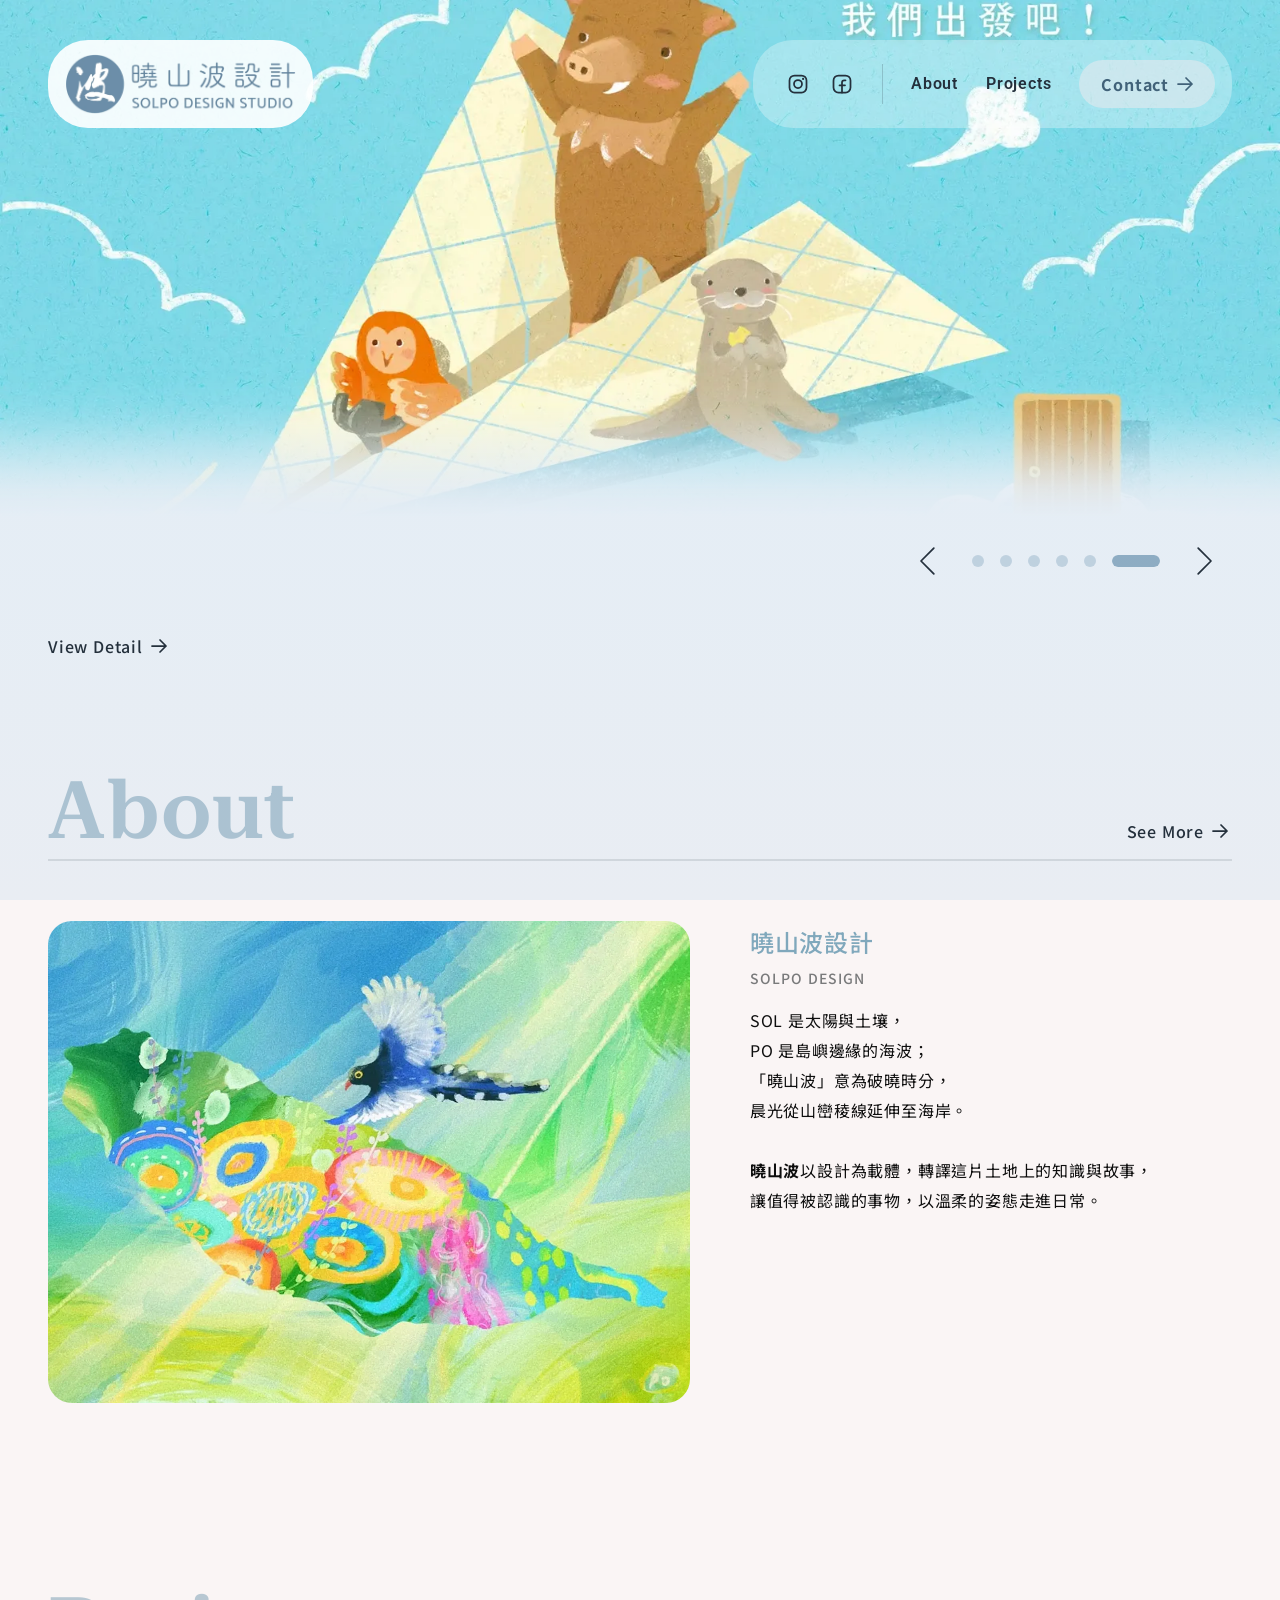
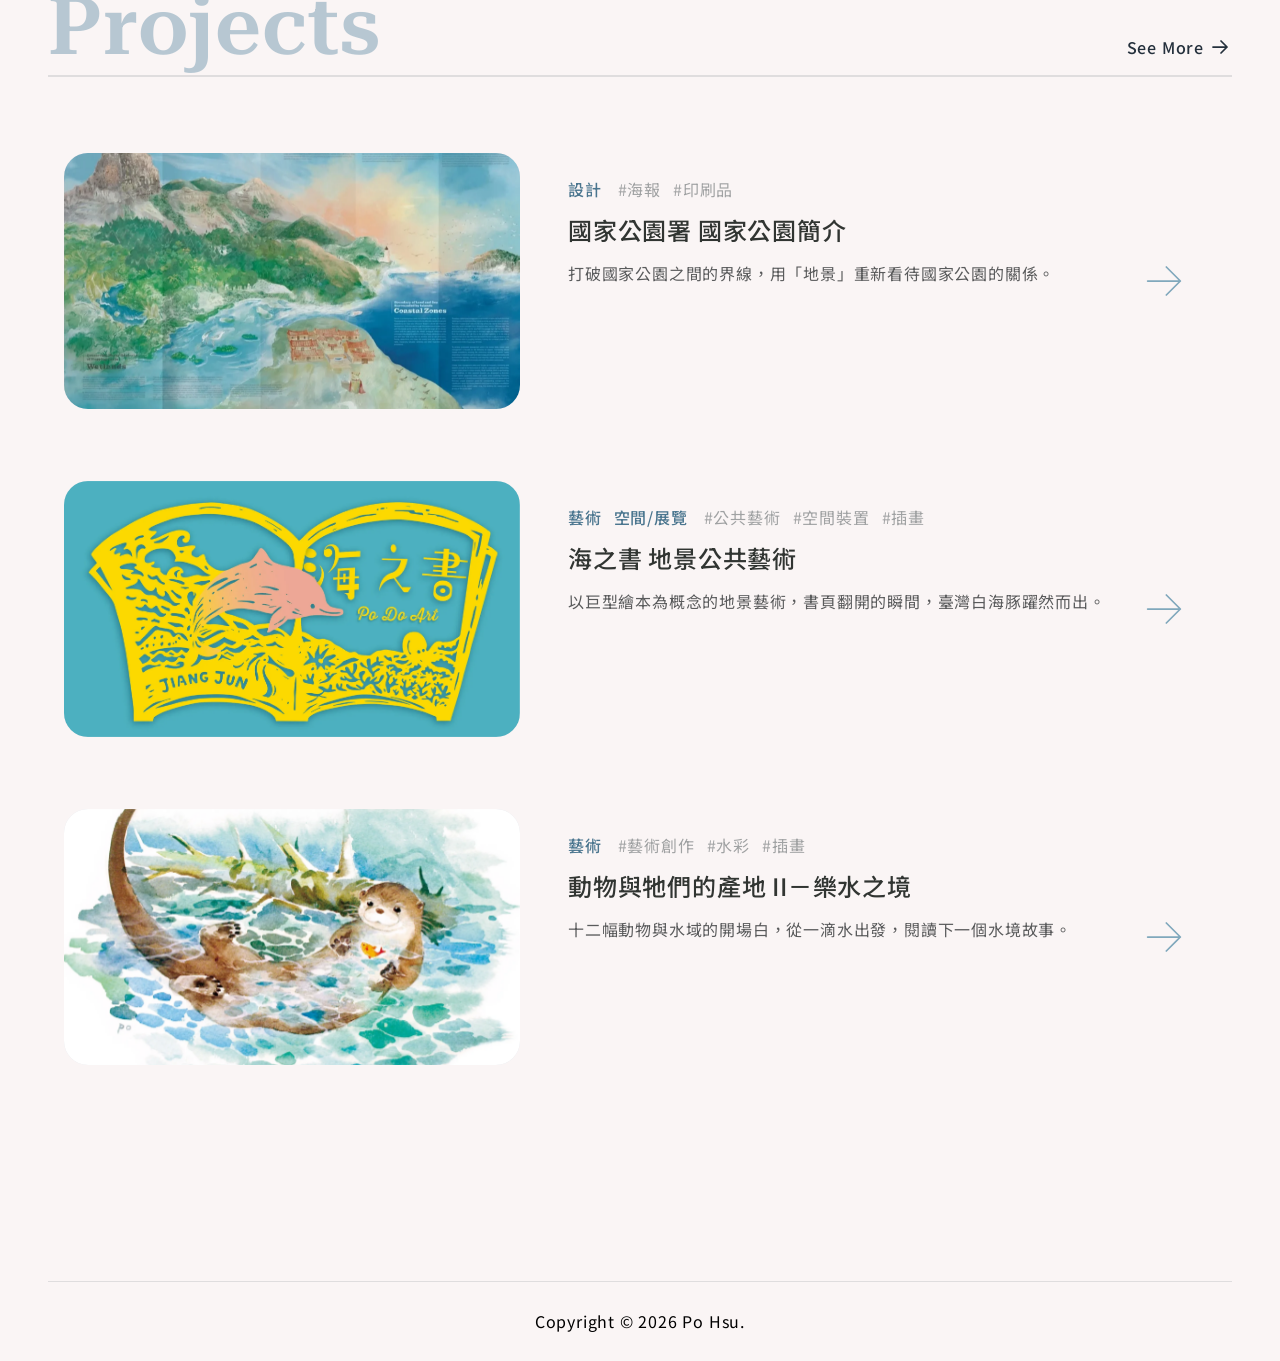
==== commit 0527e783: "上線：背景捲動漸層、半透明色階、水彩入站效果（js/intro.js） - 背景：#C2E1F7 → #F8E0DF → #F4F4F4 依捲動進度變色（沖淡 55%），詳情頁單色 #F4F4F4 -" ====
--- a/index.html
+++ b/index.html
@@ -22,7 +22,8 @@
   <link rel="preconnect" href="https://fonts.googleapis.com">
   <link rel="preconnect" href="https://fonts.gstatic.com" crossorigin>
   <link href="https://fonts.googleapis.com/css2?family=Noto+Sans+TC:wght@400;500;700&family=Roboto:wght@600&family=Roboto+Serif:opsz,wght@8..144,600&display=swap" rel="stylesheet">
-  <link rel="stylesheet" href="css/main.css?v=20261024g">
+  <script src="js/intro.js?v=20261030a"></script>
+  <link rel="stylesheet" href="css/main.css?v=20261030a">
 </head>
 <body data-page="home">
 <!-- 頁面 Loader（動畫：Tail Spin，Sam Herbert svg-loaders，MIT License）-->
@@ -74,6 +75,6 @@
 <div data-slot="footer"></div>
 
 <script src="js/projects-data.js?v=20261019d"></script>
-<script src="js/main.js?v=20261023a"></script>
+<script src="js/main.js?v=20261030a"></script>
 </body>
 </html>
--- a/css/main.css
+++ b/css/main.css
@@ -7,6 +7,8 @@
 /* === 1. DESIGN TOKENS（對應 Figma variables）=== */
 :root {
   --n-50:  #faf5f5;
+  --bg-top:    #e0eef8;   /* 背景：畫面上緣的顏色（js initBgScroll 會依捲動進度改寫） */
+  --bg-bottom: #e9edf3;   /* 背景：畫面下緣的顏色（預設 = 頁面頂端時的值） */
   --n-100: #e8eded;
   --n-200: #d9dcde;
   --n-300: #c3c6c7;
@@ -20,6 +22,19 @@
   --n-10:  #313532;
   --white: #ffffff;
 
+  /* 透明度色階（2026-10-24，背景改成漸層後用）：按鈕底色、hover、分隔線、佔位底色都改用半透明，
+     不管底下是藍、粉、灰哪一段背景都融得進去。主色調比 P 色階飽和一點（P-500 #4b768f → #366e91），
+     因為半透明疊在淺色背景上會被沖淡 */
+  --a-50:  rgba(54, 110, 145, .07);   /* 取代 P-50：hover 淡底 */
+  --a-100: rgba(54, 110, 145, .12);   /* 取代 P-100：按下、圖片佔位底 */
+  --a-200: rgba(54, 110, 145, .22);   /* 取代 P-200：按鈕 hover、未選取的點 */
+  --a-300: rgba(54, 110, 145, .36);   /* 取代 P-300：主要按鈕、選取中、強調線 */
+  --a-400: rgba(54, 110, 145, .48);   /* 取代 P-400 */
+  --a-500: rgba(54, 110, 145, .6);    /* 取代 P-500 */
+  --line:   rgba(36, 48, 60, .12);    /* 取代 N-100 / #d9d9d9：分隔線、卡片外框 */
+  --line-2: rgba(36, 48, 60, .2);     /* 取代 N-200 / N-300 / #c9c9c9：輸入框外框、較明顯的線 */
+  --surface: rgba(255, 255, 255, .6); /* 取代 N-50 實色：返回鈕、回到頂端鈕、對話框等浮在背景上的元件 */
+
   --p-50:  #eaf5f9;
   --p-100: #dbe8ee;
   --p-200: #bad5e0;
@@ -68,13 +83,21 @@
   font-size: var(--fs-body);
   line-height: var(--lh-body);
   color: var(--n-950);
-  background: var(--n-50);
+  background: transparent;   /* 背景改由下面的 body::before 畫漸層 */
   overflow-x: hidden;
   overflow-x: clip;
   -webkit-font-smoothing: antialiased;
   animation: page-fade-in .2s ease-out;
 }
 @keyframes page-fade-in { from { opacity: 0; } to { opacity: 1; } }
+/* 背景：固定在畫面上的一層漸層，顏色跟著捲動進度慢慢從淡藍 → 淡粉 → 淺灰（js：initBgScroll）
+   （用 fixed 的偽元素，iOS 不支援 background-attachment: fixed） */
+/* 各頁背景的初始值（js 載入前就要對，避免先閃一下別的顏色）：預設值 = 首頁／About／列表／Contact 的頁頂；詳情頁單色 */
+body[data-page="project"] { --bg-top: #f4f4f4; --bg-bottom: #f4f4f4; }
+body::before {
+  content: ''; position: fixed; inset: 0; z-index: -1; pointer-events: none;
+  background: linear-gradient(to bottom, var(--bg-top) 0%, var(--bg-bottom) 100%);
+}
 img { display: block; max-width: 100%; }
 a { color: inherit; text-decoration: none; }
 ul { list-style: none; }
@@ -119,7 +142,7 @@
   align-items: center;
 }
 .glass {
-  background: rgba(250, 245, 245, .4);
+  background: rgba(255, 255, 255, .4);
   backdrop-filter: blur(30px);
   -webkit-backdrop-filter: blur(30px);
   border: 1px solid var(--white);
@@ -127,14 +150,14 @@
 /* Header 兩種狀態：在頁面頂端（首頁＝還在 Banner 上）只有淡淡白底、不模糊；
    往下捲離 Banner 後才加上毛玻璃，存在感隨情境出現 */
 .site-header .glass {
-  background: rgba(250, 245, 245, .3);
+  background: rgba(255, 255, 255, .3);
   border-color: transparent;   /* Header 色塊不要白邊 */
   backdrop-filter: none;
   -webkit-backdrop-filter: none;
   transition: background .3s ease, border-color .3s ease, backdrop-filter .3s ease, -webkit-backdrop-filter .3s ease;
 }
 .site-header.is-scrolled .glass {
-  background: rgba(250, 245, 245, .72);
+  background: rgba(255, 255, 255, .72);
   border-color: transparent;
   backdrop-filter: blur(30px);
   -webkit-backdrop-filter: blur(30px);
@@ -159,7 +182,7 @@
   padding: 0 16px 0 32px;
   border-radius: var(--radius-pill);
 }
-.header-divider { width: 1px; height: 40px; background: var(--n-300); }
+.header-divider { width: 1px; height: 40px; background: var(--line-2); }
 
 .sns-link { color: var(--p-950); display: flex; transition: color var(--t); }
 .sns-link .i { width: 24px; height: 24px; }
@@ -186,7 +209,7 @@
   gap: 4px;
   padding: 16px 24px;
   border-radius: var(--radius-pill);
-  background: var(--p-300);
+  background: var(--a-300);
   color: var(--p-950);
   font-weight: 700;
   font-size: 16px;
@@ -195,7 +218,7 @@
   filter: drop-shadow(0 0 6px rgba(36, 48, 60, .25));
   transition: background var(--t), gap var(--t);
 }
-.btn-primary:active, .btn-primary.is-pressed { background: var(--p-500); gap: 8px; }
+.btn-primary:active, .btn-primary.is-pressed { background: var(--a-500); gap: 8px; }
 .btn-primary:disabled { opacity: .3; cursor: default; }
 
 /* Hamburger（手機）*/
@@ -204,7 +227,7 @@
 /* Mobile menu（沿用作品集網站）*/
 .mobile-menu {
   position: fixed; inset: 0; z-index: 300;
-  background: rgba(250, 245, 245, .97);
+  background: rgba(255, 255, 255, .97);
   backdrop-filter: blur(20px);
   display: flex; flex-direction: column; align-items: center; justify-content: center;
   gap: 40px;
@@ -237,7 +260,7 @@
   transition: background var(--t), color var(--t), opacity var(--t);
 }
 .btn-icon .i { width: 56px; height: 56px; }
-.btn-icon:active:not(:disabled), .btn-icon.is-pressed { background: var(--p-300); }
+.btn-icon:active:not(:disabled), .btn-icon.is-pressed { background: var(--a-300); }
 .btn-icon:disabled { opacity: .3; cursor: default; }
 
 /* btn_text+icon_S（See More / Show Detail）
@@ -271,7 +294,7 @@
 }
 .btn-text-icon .icon-wrap .i { position: relative; width: 24px; height: 24px; }
 .btn-text-icon:active, .btn-text-icon.is-pressed { gap: 8px; }
-.btn-text-icon:active .icon-wrap::before, .btn-text-icon.is-pressed .icon-wrap::before { background: var(--p-300); transform: none; }
+.btn-text-icon:active .icon-wrap::before, .btn-text-icon.is-pressed .icon-wrap::before { background: var(--a-300); transform: none; }
 
 /* btn_Icon+Text（返回按鈕）*/
 .btn-back {
@@ -280,7 +303,7 @@
   gap: 4px;
   padding: 6px 16px 6px 6px;
   border-radius: var(--radius-pill);
-  background: var(--n-50);
+  background: var(--surface);
   font-weight: 500;
   font-size: 16px;          /* 跟 See More 按鈕同尺寸：文字 16px、icon 24px、hover 圓底 36px */
   line-height: 24px;
@@ -306,13 +329,13 @@
   z-index: 190;
   max-width: calc(100vw - var(--gutter) * 2);
   border: 1px solid rgba(255, 255, 255, .6);
-  background: rgba(250, 245, 245, .3);
+  background: rgba(255, 255, 255, .3);
   transition: gap var(--t), opacity .3s ease, transform .3s ease, top .35s var(--ease),
               background .3s ease, border-color .3s ease, backdrop-filter .3s ease, -webkit-backdrop-filter .3s ease;
 }
 /* 跟 Header 同步：離開頁面頂端後換成毛玻璃，浮在內容上也看得清楚 */
 .site-header.is-scrolled ~ main .btn-back.is-fixed {
-  background: rgba(250, 245, 245, .72);
+  background: rgba(255, 255, 255, .72);
   border-color: transparent;
   backdrop-filter: blur(30px);
   -webkit-backdrop-filter: blur(30px);
@@ -321,7 +344,7 @@
 /* 手機 Header 隱藏時，返回按鈕往上補位 */
 body.header-hidden .btn-back.is-fixed { top: var(--header-top); }
 .btn-back:active, .btn-back.is-pressed { gap: 8px; }
-.btn-back:active .icon-wrap, .btn-back.is-pressed .icon-wrap { background: var(--p-300); }
+.btn-back:active .icon-wrap, .btn-back.is-pressed .icon-wrap { background: var(--a-300); }
 
 /* btn_FilterChips */
 .chips { display: flex; flex-wrap: wrap; gap: 12px; }
@@ -329,7 +352,7 @@
   display: inline-flex;
   align-items: center;
   padding: 7px 15px;
-  border: 1px solid var(--p-300);
+  border: 1px solid var(--a-300);
   border-radius: 100px;
   font-weight: 500;
   font-size: 16px;
@@ -347,28 +370,28 @@
   transform: scale(.3) rotate(-30deg);
   transition: width .3s var(--ease), margin .3s var(--ease), opacity .2s ease, transform .35s cubic-bezier(.34, 1.56, .64, 1);
 }
-.chip.is-selected { background: var(--p-200); }
+.chip.is-selected { background: var(--a-200); }
 .chip.is-selected .i { width: 24px; margin-left: 2px; opacity: 1; transform: none; transition-delay: 0s, 0s, .05s, .05s; }
-.chip:active, .chip.is-pressed { background: var(--p-200); }
-.chip.is-selected:active, .chip.is-selected.is-pressed { background: var(--p-400); }
+.chip:active, .chip.is-pressed { background: var(--a-200); }
+.chip.is-selected:active, .chip.is-selected.is-pressed { background: var(--a-400); }
 
 /* hover 只給有游標的裝置（避免手機 hover 卡住）*/
 @media (hover: hover) {
   .sns-link:hover, .text-btn:hover { color: var(--p-300); }
-  .btn-primary:hover { background: var(--p-400); gap: 8px; }
-  .btn-primary:active { background: var(--p-500); }
-  .btn-icon:hover:not(:disabled) { background: var(--p-200); }
-  .btn-icon:active:not(:disabled) { background: var(--p-300); }
+  .btn-primary:hover { background: var(--a-400); gap: 8px; }
+  .btn-primary:active { background: var(--a-500); }
+  .btn-icon:hover:not(:disabled) { background: var(--a-200); }
+  .btn-icon:active:not(:disabled) { background: var(--a-300); }
   .btn-text-icon:hover { gap: 8px; }
-  .btn-text-icon:hover .icon-wrap::before { background: var(--p-200); transform: none; }
-  .btn-text-icon:active .icon-wrap::before { background: var(--p-300); }
+  .btn-text-icon:hover .icon-wrap::before { background: var(--a-200); transform: none; }
+  .btn-text-icon:active .icon-wrap::before { background: var(--a-300); }
   .btn-back:hover { gap: 8px; }
-  .btn-back:hover .icon-wrap { background: var(--p-200); }
-  .btn-back:active .icon-wrap { background: var(--p-300); }
-  .chip:hover { background: var(--p-50); }
-  .chip:active { background: var(--p-200); }
-  .chip.is-selected:hover { background: var(--p-300); }
-  .chip.is-selected:active { background: var(--p-400); }
+  .btn-back:hover .icon-wrap { background: var(--a-200); }
+  .btn-back:active .icon-wrap { background: var(--a-300); }
+  .chip:hover { background: var(--a-50); }
+  .chip:active { background: var(--a-200); }
+  .chip.is-selected:hover { background: var(--a-300); }
+  .chip.is-selected:active { background: var(--a-400); }
 }
 
 /* === 6. TITLE BAR === */
@@ -378,14 +401,14 @@
   justify-content: space-between;
   gap: 16px;
   padding-bottom: 16px;
-  border-bottom: 2px solid var(--n-100);
+  border-bottom: 2px solid var(--line);
 }
 .title-bar h2 {
   font-family: var(--font-serif);
   font-weight: 600;
   font-size: var(--fs-display);
   line-height: 1.2;
-  color: var(--p-200);
+  color: rgba(54, 110, 145, .34);   /* 原本 P-200 實色：疊在淡藍背景上會消失，改成半透明，在藍、粉、灰背景上都比背景深一階 */
 }
 /* 標題旁有 See More 時：標題往下移，讓文字基線跟 See More 對齊；按鈕與分隔線位置不變，
    標題的字尾（j、g 等）可以蓋到分隔線。
@@ -395,7 +418,7 @@
 /* === 7. PLACEHOLDER（Pic_Fake：之後要補圖的位置）=== */
 .pic-fake {
   position: relative;
-  background: var(--p-200);
+  background: var(--a-200);
   border-radius: var(--radius-img);
   overflow: hidden;
 }
@@ -424,7 +447,7 @@
   position: relative;
   height: clamp(536px, calc(47.92vw - 24px), 896px);
   overflow: hidden;
-  background: var(--p-100);
+  background: var(--a-100);
 }
 .hero-slide {
   position: absolute; inset: 0;
@@ -452,7 +475,7 @@
   max-width: 100%;
   padding: 32px 36px 26px;
   border-radius: var(--radius-pill);
-  background: rgba(250, 245, 245, .65);
+  background: rgba(255, 255, 255, .65);
   border: 1px solid var(--white);
   display: flex; flex-direction: column;
 }
@@ -491,19 +514,19 @@
 .hero-dot {
   width: 12px; height: 12px;
   border-radius: 1000px;
-  background: var(--p-200);
+  background: var(--a-200);
   transition: width .3s var(--ease), background .3s;
 }
-.hero-dot.is-active { width: 48px; background: var(--p-300); }
+.hero-dot.is-active { width: 48px; background: var(--a-300); }
 
 /* 自動輪播時：目前的色塊條變成進度條（底色 P-200，P-300 從左填滿）*/
 .hero.is-autoplay .hero-dot { position: relative; overflow: hidden; }
-.hero.is-autoplay .hero-dot.is-active { background: var(--p-200); }
+.hero.is-autoplay .hero-dot.is-active { background: var(--a-200); }
 .hero.is-autoplay .hero-dot.is-active::after {
   content: '';
   position: absolute; inset: 0;
   border-radius: inherit;
-  background: var(--p-300);
+  background: var(--a-300);
   transform-origin: left center;
   animation: hero-progress var(--hero-duration, 6s) linear forwards;
 }
@@ -523,7 +546,7 @@
   align-items: start;
 }
 .block-info .pic-fake { aspect-ratio: 4 / 3; }
-.block-info-img { display: block; width: 100%; height: auto; aspect-ratio: 4 / 3; object-fit: cover; border-radius: var(--radius-img); background: var(--p-100); }
+.block-info-img { display: block; width: 100%; height: auto; aspect-ratio: 4 / 3; object-fit: cover; border-radius: var(--radius-img); background: var(--a-100); }
 .block-info-text p { font-size: var(--fs-body); line-height: var(--lh-body); }
 .block-info-text p + p { margin-top: var(--lh-body); }
 
@@ -566,7 +589,7 @@
 .card-img {
   border-radius: var(--radius-img);
   overflow: hidden;
-  background: var(--p-100);
+  background: var(--a-100);
 }
 .card-img img { width: 100%; height: 100%; object-fit: cover; transform: scale(var(--zoom, 1)); transition: transform .5s var(--ease); }
 .card-tags {
@@ -590,15 +613,15 @@
 
 /* hover / press（Figma：Hover = P-50 底、P-200 圓；Press = P-100 底、P-300 圓）*/
 .card-h:active, .card-h.is-pressed,
-.card-v:active, .card-v.is-pressed { background: var(--p-100); }
+.card-v:active, .card-v.is-pressed { background: var(--a-100); }
 .card-h:active .card-arrow, .card-h.is-pressed .card-arrow,
-.card-v:active .card-arrow, .card-v.is-pressed .card-arrow { background: var(--p-300); color: var(--p-950); }
+.card-v:active .card-arrow, .card-v.is-pressed .card-arrow { background: var(--a-300); color: var(--p-950); }
 @media (hover: hover) {
-  .card-h:hover, .card-v:hover { background: var(--p-50); }
-  .card-h:hover .card-arrow, .card-v:hover .card-arrow { background: var(--p-200); color: var(--p-950); }
+  .card-h:hover, .card-v:hover { background: var(--a-50); }
+  .card-h:hover .card-arrow, .card-v:hover .card-arrow { background: var(--a-200); color: var(--p-950); }
   .card-h:hover .card-img img, .card-v:hover .card-img img { transform: scale(calc(var(--zoom, 1) * 1.03)); }
-  .card-h:active, .card-v:active { background: var(--p-100); }
-  .card-h:active .card-arrow, .card-v:active .card-arrow { background: var(--p-300); }
+  .card-h:active, .card-v:active { background: var(--a-100); }
+  .card-h:active .card-arrow, .card-v:active .card-arrow { background: var(--a-300); }
 }
 
 /* === 11. CARD — card_projects_v（Projects 頁）=== */
@@ -648,10 +671,10 @@
   width: 16px; height: 16px; flex-shrink: 0;
   margin-top: 36px;
   border-radius: 50%;
-  border: 2px solid var(--p-300);
-  background: var(--n-50);
-}
-.process-line { width: 2px; flex: 1; margin-top: 6px; background: var(--n-100); }
+  border: 2px solid var(--a-300);
+  background: var(--surface);
+}
+.process-line { width: 2px; flex: 1; margin-top: 6px; background: var(--line); }
 .process-item:last-child .process-line { display: none; }
 /* JS 會用 .process-card-slot 包住卡片，做按壓 3D 互動（見 main.js initProcessTilt）*/
 .process-card-slot { perspective: 1000px; min-width: 0; }
@@ -663,7 +686,7 @@
 .process-card {
   margin: 12px 0 12px 16px;
   padding: 24px 32px;
-  border: 1px solid var(--n-100);
+  border: 1px solid var(--line);
   border-radius: var(--radius-img);
   background: rgba(255, 255, 255, .4);
 }
@@ -674,7 +697,7 @@
 .process-output { margin-top: 12px; font-size: 14px; line-height: 25.3px; color: var(--n-500); }
 .process-output span {
   display: inline-block; margin-right: 8px; padding: 0 8px;
-  border-radius: 100px; background: var(--p-50); color: var(--p-500);
+  border-radius: 100px; background: var(--a-50); color: var(--p-500);
 }
 .service-grid {
   display: grid;
@@ -687,7 +710,7 @@
 .service-icon {
   aspect-ratio: 1;
   border-radius: var(--radius-img);
-  background: var(--p-50);
+  background: var(--a-50);
   color: var(--p-500);
   display: flex; align-items: center; justify-content: center;
 }
@@ -781,10 +804,10 @@
 /* 垂直進度條：目前這段的格子往下拉長 */
 .info-progress span {
   width: 12px; height: 12px; border-radius: 1000px;
-  background: var(--p-200);
+  background: var(--a-200);
   transition: height .3s var(--ease), background .3s;
 }
-.info-progress span.is-active { height: 48px; background: var(--p-300); }
+.info-progress span.is-active { height: 48px; background: var(--a-300); }
 .info-block h3, .block-info-text h3 {   /* 首頁 About 的「曉山波設計 SOLPO DESIGN」沿用 About 頁 Info 的標題樣式 */
   font-weight: 500; font-size: var(--fs-title2); line-height: var(--lh-title2);
   color: var(--p-300);
@@ -799,7 +822,7 @@
   aspect-ratio: 1296 / 728;
   border-radius: var(--radius-img);
   overflow: hidden;
-  background: var(--p-100);
+  background: var(--a-100);
 }
 .detail-hero img { width: 100%; height: 100%; object-fit: cover; transform: scale(var(--zoom, 1)); }
 .detail-hero img.is-tall { object-position: center top; }   /* 直式長圖（例如網頁設計）大圖區顯示最上方 */
@@ -822,8 +845,8 @@
 }
 .detail-meta { margin-top: 16px; font-size: 16px; line-height: 30px; color: var(--n-10); }
 .detail-tags { color: var(--n-400); }   /* 標籤次要，跟卡片上的 # 標籤同色 */
-.detail-meta-sep { display: inline-block; width: 1px; height: 14px; margin: 0 12px; background: #c9c9c9; vertical-align: -1px; }
-.detail-divider { margin: 40px 0; height: 1px; background: #d9d9d9; }
+.detail-meta-sep { display: inline-block; width: 1px; height: 14px; margin: 0 12px; background: var(--line-2); vertical-align: -1px; }
+.detail-divider { margin: 40px 0; height: 1px; background: var(--line); }
 .detail-desc { font-size: var(--fs-body); line-height: var(--lh-body); color: var(--n-10); }
 .detail-desc p { white-space: pre-line; }   /* 資料裡的 \n 顯示為換行（保留 Behance 原本的斷行） */
 .detail-desc p + p { margin-top: var(--lh-body); }   /* 段落間距跟首頁一致：空一行 */
@@ -831,7 +854,7 @@
 .detail-list li { position: relative; padding-left: 16px; }
 .detail-list li::before {
   content: ''; position: absolute; left: 2px; top: 10px;
-  width: 5px; height: 5px; border-radius: 50%; background: var(--p-300);
+  width: 5px; height: 5px; border-radius: 50%; background: var(--a-300);
 }
 .detail-images { margin-top: 40px; display: flex; flex-direction: column; gap: 40px;
   /* 圖片比內文寬：內文維持 640px（一行不要太長），圖片放大到 800px，兩者都水平置中（2026-10-24）
@@ -843,7 +866,7 @@
 .detail-images img {
   width: 100%; height: auto;
   border-radius: var(--radius-img);
-  background: var(--p-100);
+  background: var(--a-100);
 }
 .detail-figure { margin: 0; }
 .detail-figure.has-heading:not(:first-child) { margin-top: 24px; }
@@ -873,7 +896,7 @@
   cursor: image-set(url(../assets/cursor-add.png?v=6) 1x, url(../assets/cursor-add@2x.png?v=6) 2x) 16 16, zoom-in;
 }
 .zoomable img { transition: transform .4s var(--ease), filter .2s; }
-.zoomable:focus-visible { outline: 3px solid var(--p-300); outline-offset: 4px; }
+.zoomable:focus-visible { outline: 3px solid var(--a-300); outline-offset: 4px; }
 .zoomable:active img, .zoomable.is-pressed img { filter: brightness(.94); }
 @media (hover: hover) { .zoomable:hover img { transform: scale(1.02); } }
 
@@ -921,7 +944,7 @@
 @media (hover: hover) { .lightbox-close:hover { background: var(--p-200); } }
 .lightbox-close .i { width: 32px !important; height: 32px !important; }
 /* 或許你也想看看（詳情頁最下方，橫式專案卡片 ×3）*/
-.related { margin-top: 160px; padding-top: 40px; border-top: 2px solid var(--n-100); }
+.related { margin-top: 160px; padding-top: 40px; border-top: 2px solid var(--line); }
 .related-title {
   font-weight: 500; font-size: var(--fs-title2); line-height: var(--lh-title2);
   color: var(--p-300);
@@ -962,7 +985,7 @@
 }
 .site-footer .container {
   height: 80px;
-  border-top: 1px solid var(--n-100);
+  border-top: 1px solid var(--line);
   display: flex; align-items: center; justify-content: center;
   font-size: 16px; line-height: 24px; color: #000;
 }
@@ -982,7 +1005,7 @@
   width: 480px; max-width: calc(100vw - 32px);
   padding: 56px 64px;
   border-radius: var(--radius-pill);
-  background: var(--n-50);
+  background: rgba(255, 255, 255, .92); backdrop-filter: blur(20px); -webkit-backdrop-filter: blur(20px);   /* 對話框要看得清楚，幾乎不透明 */
   border: 1px solid var(--white);
   box-shadow: 0 16px 56px rgba(36, 48, 60, .16);
   display: flex; flex-direction: column; align-items: center;
@@ -1019,10 +1042,10 @@
 .copy-btn.is-copied { color: var(--p-500); }
 .copy-btn.is-copied .copy-icon { display: none; }
 .copy-btn.is-copied .copy-done { display: flex; }
-.copy-btn:active, .copy-btn.is-pressed { background: var(--p-200); }
+.copy-btn:active, .copy-btn.is-pressed { background: var(--a-200); }
 @media (hover: hover) {
-  .copy-btn:hover { background: var(--p-50); color: var(--p-500); }
-  .copy-btn:active { background: var(--p-200); }
+  .copy-btn:hover { background: var(--a-50); color: var(--p-500); }
+  .copy-btn:active { background: var(--a-200); }
 }
 .copy-tip {
   position: absolute; left: 100%; top: 50%;
@@ -1218,7 +1241,7 @@
 
 /* === About：Selected Works 經歷 === */
 .about-works { margin-top: 160px; }
-.works-group { display: grid; grid-template-columns: 240px 1fr; gap: 0 48px; padding: 40px 0; border-bottom: 1px solid var(--n-100); }
+.works-group { display: grid; grid-template-columns: 240px 1fr; gap: 0 48px; padding: 40px 0; border-bottom: 1px solid var(--line); }
 .works-group:first-child { padding-top: 0; }
 .works-label { display: flex; flex-direction: column; gap: 4px; }
 .works-label .zh { font-size: var(--fs-title2); line-height: var(--lh-title2); font-weight: 500; color: var(--p-300); }
@@ -1245,11 +1268,11 @@
 }
 
 /* === About：Info（單張圖＋文字）=== */
-.info-img { display: block; width: 100%; height: auto; border-radius: var(--radius-img); background: var(--p-100); }
+.info-img { display: block; width: 100%; height: auto; border-radius: var(--radius-img); background: var(--a-100); }
 .info-block h3 .en, .block-info-text h3 .en { display: block; margin-top: 4px; font-size: 14px; line-height: 22px; letter-spacing: .08em; color: var(--n-500); }
 .info-block p.info-motto {   /* 引言樣式：左側品牌色細線＋深色文字，避免被誤認為連結 */
   margin-top: 40px; padding: 4px 0 4px 20px;
-  border-left: 3px solid var(--p-300);
+  border-left: 3px solid var(--a-300);
   font-size: 20px; line-height: 36.8px; font-weight: 500; color: var(--p-950);
 }
 @media (max-width: 600px) { .info-block p.info-motto { margin-top: 32px; padding-left: 16px; font-size: 17px; line-height: 32.2px; } }
@@ -1296,7 +1319,7 @@
 .contact-form {
   display: flex; flex-direction: column; gap: 24px;
   padding: 40px;
-  border: 1px solid var(--n-100);
+  border: 1px solid var(--line);
   border-radius: var(--radius-img);
   background: rgba(255, 255, 255, .4);
 }
@@ -1307,13 +1330,13 @@
   font-style: normal; font-weight: 400; font-size: 12px; line-height: 20px;
   padding: 0 8px; border-radius: 100px;
 }
-.form-label em { background: var(--p-50); color: var(--p-500); }
-.form-optional { background: var(--n-100); color: var(--n-500); }
+.form-label em { background: var(--a-50); color: var(--p-500); }
+.form-optional { background: var(--line); color: var(--n-500); }
 .contact-form input, .contact-form select, .contact-form textarea {
   width: 100%;
   font: inherit; font-size: 16px; line-height: 24px; color: var(--n-950);
   padding: 13px 16px;
-  border: 1px solid var(--n-200);
+  border: 1px solid var(--line-2);
   border-radius: 16px;
   background: rgba(255, 255, 255, .75);
   transition: border-color var(--t), box-shadow var(--t), background var(--t);
@@ -1322,16 +1345,16 @@
 .contact-form textarea { resize: vertical; min-height: 140px; }
 .contact-form ::placeholder { color: var(--n-400); }
 .contact-form input:focus, .contact-form select:focus, .contact-form textarea:focus {
-  outline: none; border-color: var(--p-300); background: #fff;
-  box-shadow: 0 0 0 4px var(--p-100);
-}
-@media (hover: hover) { .contact-form input:hover, .contact-form select:hover, .contact-form textarea:hover { border-color: var(--p-200); } }
+  outline: none; border-color: var(--a-300); background: #fff;
+  box-shadow: 0 0 0 4px var(--a-100);
+}
+@media (hover: hover) { .contact-form input:hover, .contact-form select:hover, .contact-form textarea:hover { border-color: var(--a-200); } }
 .form-select { position: relative; }
 .select-trigger {
   display: flex; align-items: center; width: 100%;
   font: inherit; font-size: 16px; line-height: 24px; color: var(--n-950); text-align: left;
   padding: 13px 48px 13px 16px;
-  border: 1px solid var(--n-200); border-radius: 16px;
+  border: 1px solid var(--line-2); border-radius: 16px;
   background: rgba(255, 255, 255, .75);
   cursor: pointer;
   transition: border-color var(--t), box-shadow var(--t), background var(--t);
@@ -1344,14 +1367,14 @@
 }
 .form-select.is-open .select-trigger::after { transform: rotate(-135deg); margin-top: -1px; }
 .select-trigger:focus-visible, .form-select.is-open .select-trigger {
-  outline: none; border-color: var(--p-300); background: #fff; box-shadow: 0 0 0 4px var(--p-100);
-}
-@media (hover: hover) { .select-trigger:hover { border-color: var(--p-200); } }
+  outline: none; border-color: var(--a-300); background: #fff; box-shadow: 0 0 0 4px var(--a-100);
+}
+@media (hover: hover) { .select-trigger:hover { border-color: var(--a-200); } }
 .select-list {
   list-style: none;
   position: absolute; left: 0; right: 0; top: calc(100% + 8px); z-index: 20;
   padding: 8px;
-  border: 1px solid var(--n-100); border-radius: 16px;
+  border: 1px solid var(--line); border-radius: 16px;
   background: #fff;
   box-shadow: 0 12px 32px rgba(36, 48, 60, .12);
   opacity: 0; transform: translateY(-6px); pointer-events: none; visibility: hidden;
@@ -1364,11 +1387,11 @@
   font-size: 16px; line-height: 24px; color: var(--n-10);
   cursor: pointer; transition: background var(--t), color var(--t);
 }
-.select-list [role="option"].is-active { background: var(--p-50); color: var(--p-500); }
+.select-list [role="option"].is-active { background: var(--a-50); color: var(--p-500); }
 .select-list [role="option"][aria-selected="true"] { color: var(--p-500); font-weight: 500; }
 .select-list [role="option"][aria-selected="true"]::after {
   content: ''; position: absolute; right: 16px; top: 50%; width: 5px; height: 10px; margin-top: -7px;
-  border-right: 1.75px solid var(--p-500); border-bottom: 1.75px solid var(--p-500); transform: rotate(45deg);
+  border-right: 1.75px solid var(--a-500); border-bottom: 1.75px solid var(--a-500); transform: rotate(45deg);
 }
 .form-error { min-height: 0; font-size: 14px; line-height: 20px; color: #b4574a; }
 .form-error:empty { display: none; }
@@ -1412,17 +1435,20 @@
 .hero--below { --hb-fs: 20px; --hb-lh: 32px; }
 /* 圖片高度比原本矮 72px，讓第一個畫面就看得到下方的 Show Detail */
 @media (min-width: 601px) { .hero--below .hero-viewport { height: clamp(464px, calc(47.92vw - 96px), 824px); } }
-/* 圖片底部淡成背景色（N-50），消除圖片與下方說明之間的硬邊；多段色標模擬 ease 曲線，避免色帶 */
-.hero--below .hero-viewport::after {
-  content: ''; position: absolute; left: 0; right: 0; bottom: 0; z-index: 2;
-  height: 140px; pointer-events: none;
-  background: linear-gradient(to bottom,
-    rgba(250, 245, 245, 0) 0%, rgba(250, 245, 245, .03) 10%, rgba(250, 245, 245, .1) 20%,
-    rgba(250, 245, 245, .22) 30%, rgba(250, 245, 245, .37) 40%, rgba(250, 245, 245, .53) 50%,
-    rgba(250, 245, 245, .68) 60%, rgba(250, 245, 245, .81) 70%, rgba(250, 245, 245, .91) 80%,
-    rgba(250, 245, 245, .97) 90%, var(--n-50) 100%);
-}
-@media (max-width: 600px) { .hero--below .hero-viewport::after { height: 96px; } }
+/* 圖片底部淡出，消除圖片與下方說明之間的硬邊；多段色標模擬 ease 曲線，避免色帶。
+   背景改成漸層後（2026-10-24），不能再疊一層「N-50 色塊」，改用 mask 讓圖片本身變透明，透出底下的背景 */
+.hero--below .hero-viewport {
+  --fade-h: 140px;
+  -webkit-mask-image: linear-gradient(to top, transparent 0, rgba(0,0,0,.03) calc(var(--fade-h) * .1), rgba(0,0,0,.09) calc(var(--fade-h) * .2),
+    rgba(0,0,0,.19) calc(var(--fade-h) * .3), rgba(0,0,0,.32) calc(var(--fade-h) * .4), rgba(0,0,0,.47) calc(var(--fade-h) * .5),
+    rgba(0,0,0,.63) calc(var(--fade-h) * .6), rgba(0,0,0,.78) calc(var(--fade-h) * .7), rgba(0,0,0,.9) calc(var(--fade-h) * .8),
+    rgba(0,0,0,.97) calc(var(--fade-h) * .9), #000 var(--fade-h));
+          mask-image: linear-gradient(to top, transparent 0, rgba(0,0,0,.03) calc(var(--fade-h) * .1), rgba(0,0,0,.09) calc(var(--fade-h) * .2),
+    rgba(0,0,0,.19) calc(var(--fade-h) * .3), rgba(0,0,0,.32) calc(var(--fade-h) * .4), rgba(0,0,0,.47) calc(var(--fade-h) * .5),
+    rgba(0,0,0,.63) calc(var(--fade-h) * .6), rgba(0,0,0,.78) calc(var(--fade-h) * .7), rgba(0,0,0,.9) calc(var(--fade-h) * .8),
+    rgba(0,0,0,.97) calc(var(--fade-h) * .9), #000 var(--fade-h));
+}
+@media (max-width: 600px) { .hero--below .hero-viewport { --fade-h: 96px; } }
 .hero--below .hero-card-title { font-size: var(--hb-fs); line-height: var(--hb-lh); }
 .hero--below .hero-card-desc {
   color: var(--n-600);
@@ -1446,7 +1472,7 @@
 @media (max-width: 1024px) { .hero--below { --hb-fs: 18px; --hb-lh: 30px; } }
 
 /* ===== Header LOGO 底色較不透明，深色或同色系圖片上也看得清楚 ===== */
-.site-header .header-logo.glass { background: rgba(250, 245, 245, .9); }   /* 固定 90%，不隨捲動改變 */
+.site-header .header-logo.glass { background: rgba(255, 255, 255, .9); }   /* 固定 90%，不隨捲動改變 */
 
 /* ===== Header 的 Contact：淡色底膠囊（P-100 70%，無陰影）===== */
 .header-menu .btn-primary {
@@ -1457,10 +1483,10 @@
 }
 .header-menu .btn-primary .i { transition: transform var(--t) var(--ease); }
 @media (hover: hover) {
-  .header-menu .btn-primary:hover { background: var(--p-200); color: var(--p-700); }
+  .header-menu .btn-primary:hover { background: var(--a-200); color: var(--p-700); }
   .header-menu .btn-primary:hover .i { transform: translateX(3px); }
 }
-.header-menu .btn-primary:active, .header-menu .btn-primary.is-pressed { background: var(--p-200); color: var(--p-700); }
+.header-menu .btn-primary:active, .header-menu .btn-primary.is-pressed { background: var(--a-200); color: var(--p-700); }
 
 @media (max-width: 600px) {
   .hero--below { --hb-fs: 17px; --hb-lh: 28px; }
@@ -1474,7 +1500,7 @@
   position: fixed; right: 24px; bottom: 24px; z-index: 250;
   width: 48px; height: 48px; border-radius: 50%;
   display: flex; align-items: center; justify-content: center;
-  background: var(--n-50); color: var(--p-950);
+  background: var(--surface); color: var(--p-950);
   box-shadow: 0 4px 24px rgba(42, 59, 73, .16);   /* 模糊 24px，比較柔和擴散 */
   opacity: 0; visibility: hidden; transform: translateY(12px) scale(1);
   transition: opacity .3s ease, visibility .3s, transform .25s var(--ease), background .2s;
@@ -1482,12 +1508,12 @@
 .to-top .i { width: 22px; height: 22px; }
 .to-top.is-shown { opacity: 1; visibility: visible; transform: translateY(0) scale(1); }
 @media (hover: hover) {
-  .to-top.is-shown:hover { transform: scale(1.15); background: var(--p-100); }
+  .to-top.is-shown:hover { transform: scale(1.15); background: var(--a-100); }
 }
 /* 按下：縮小；放開：用回彈曲線回到原本大小 */
 .to-top.is-shown.is-pressing { transform: scale(.9); transition-duration: .12s; }
 .to-top.is-shown.is-released { transform: scale(1); transition: opacity .3s ease, visibility .3s, transform .45s cubic-bezier(.34, 1.56, .64, 1), background .2s; }
-.to-top:focus-visible { outline: 3px solid var(--p-300); outline-offset: 3px; }
+.to-top:focus-visible { outline: 3px solid var(--a-300); outline-offset: 3px; }
 @media (max-width: 600px) {
   .to-top { right: 16px; bottom: 16px; width: 44px; height: 44px; }
   .to-top .i { width: 20px; height: 20px; }
@@ -1560,7 +1586,7 @@
   font: inherit; font-size: 14px; line-height: var(--cap-lh); letter-spacing: .06em; color: var(--p-200); cursor: pointer;
   text-decoration: underline; text-underline-offset: 3px; }
 @media (hover: hover) { .lightbox-more:hover { color: #fff; } }
-.lightbox-more:focus-visible { outline: 2px solid var(--p-300); outline-offset: 2px; }
+.lightbox-more:focus-visible { outline: 2px solid var(--a-300); outline-offset: 2px; }
 .lightbox-caption[hidden] { display: none; }
 /* 張數：圖片下方；有圖說時在圖說下方 */
 .lightbox-count { margin: 0; font-size: 13px; line-height: 20px; letter-spacing: .12em; color: rgba(255,255,255,.55);
@@ -1616,7 +1642,7 @@
 .lightbox-imgwrap.is-loading { min-width: min(60vw, 480px); min-height: 40vh; }
 
 /* 頁面上的圖片載入中：淡藍底（P-100）＋由左往右掃過的柔光，載好後淡入 */
-.img-loading { position: relative; background: var(--p-100); }
+.img-loading { position: relative; background: var(--a-100); }
 .zoomable.img-loading { aspect-ratio: 4 / 3; }
 .img-loading img { opacity: 0; }
 .img-loading::after { content: ''; position: absolute; inset: 0; pointer-events: none;
@@ -1627,7 +1653,7 @@
 @keyframes img-in { from { opacity: 0; } to { opacity: 1; } }
 
 /* 頁面 Loader：整頁淡色底，中間是主色 Tail Spin＋「載入中」 */
-.page-loader { position: fixed; inset: 0; z-index: 1000; background: var(--n-50); color: var(--p-300);
+.page-loader { position: fixed; inset: 0; z-index: 1000; background: var(--bg-top, var(--n-50)); color: var(--p-300);
   display: flex; flex-direction: column; align-items: center; justify-content: center; gap: 16px;
   transition: opacity .45s ease, visibility .45s; }
 .page-loader.is-done { opacity: 0; visibility: hidden; }
